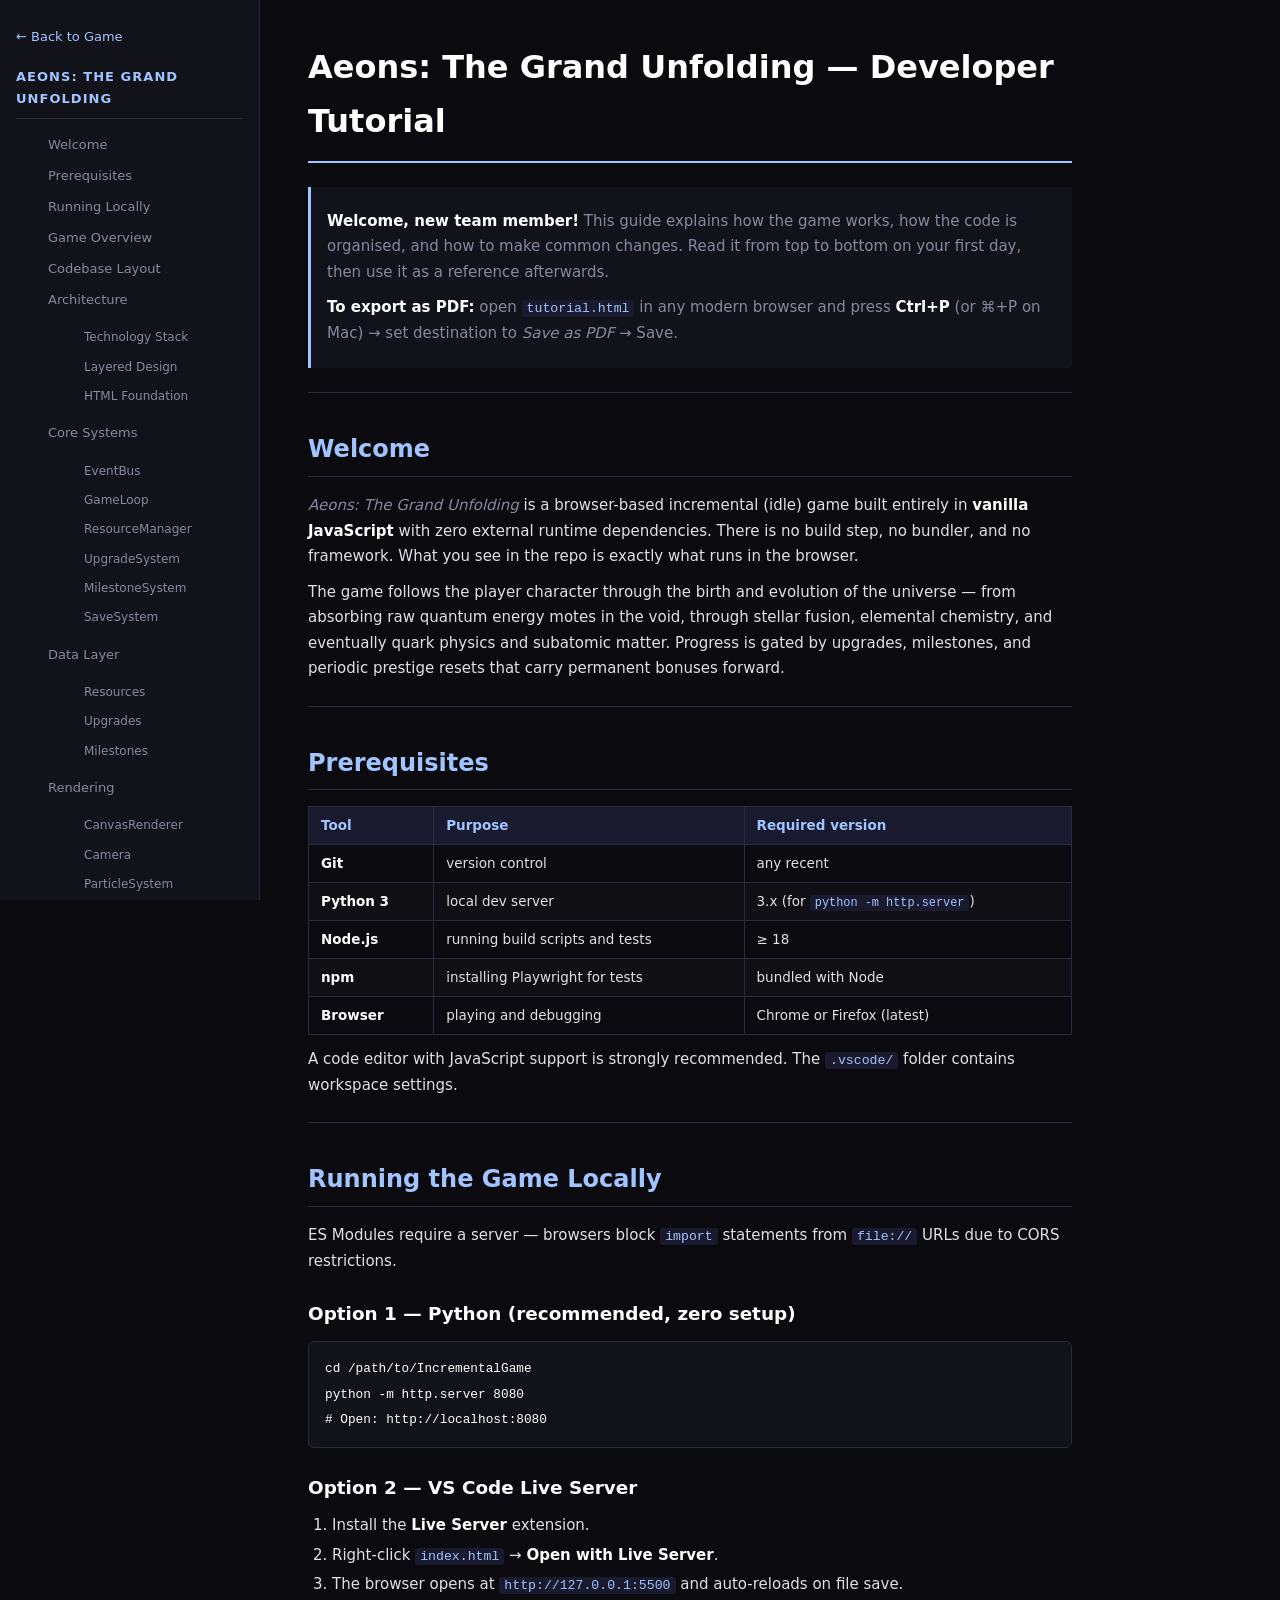
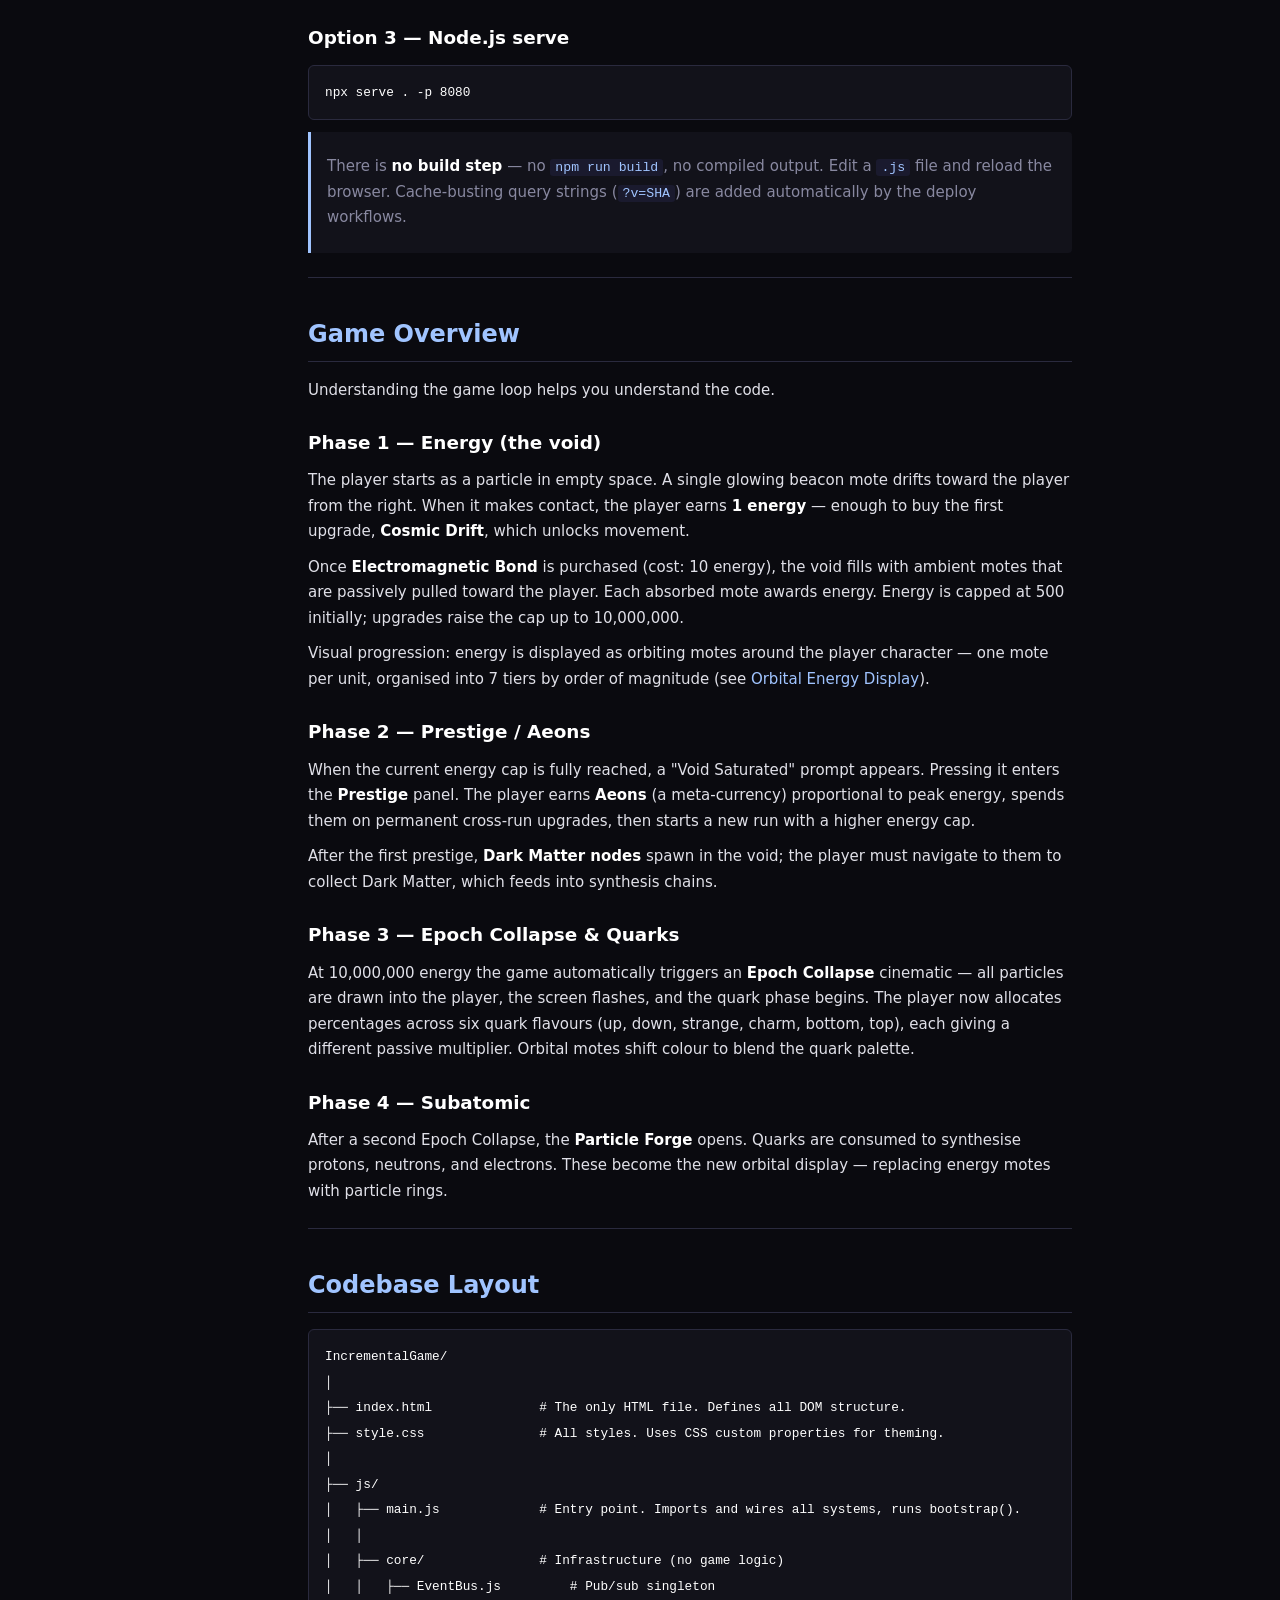
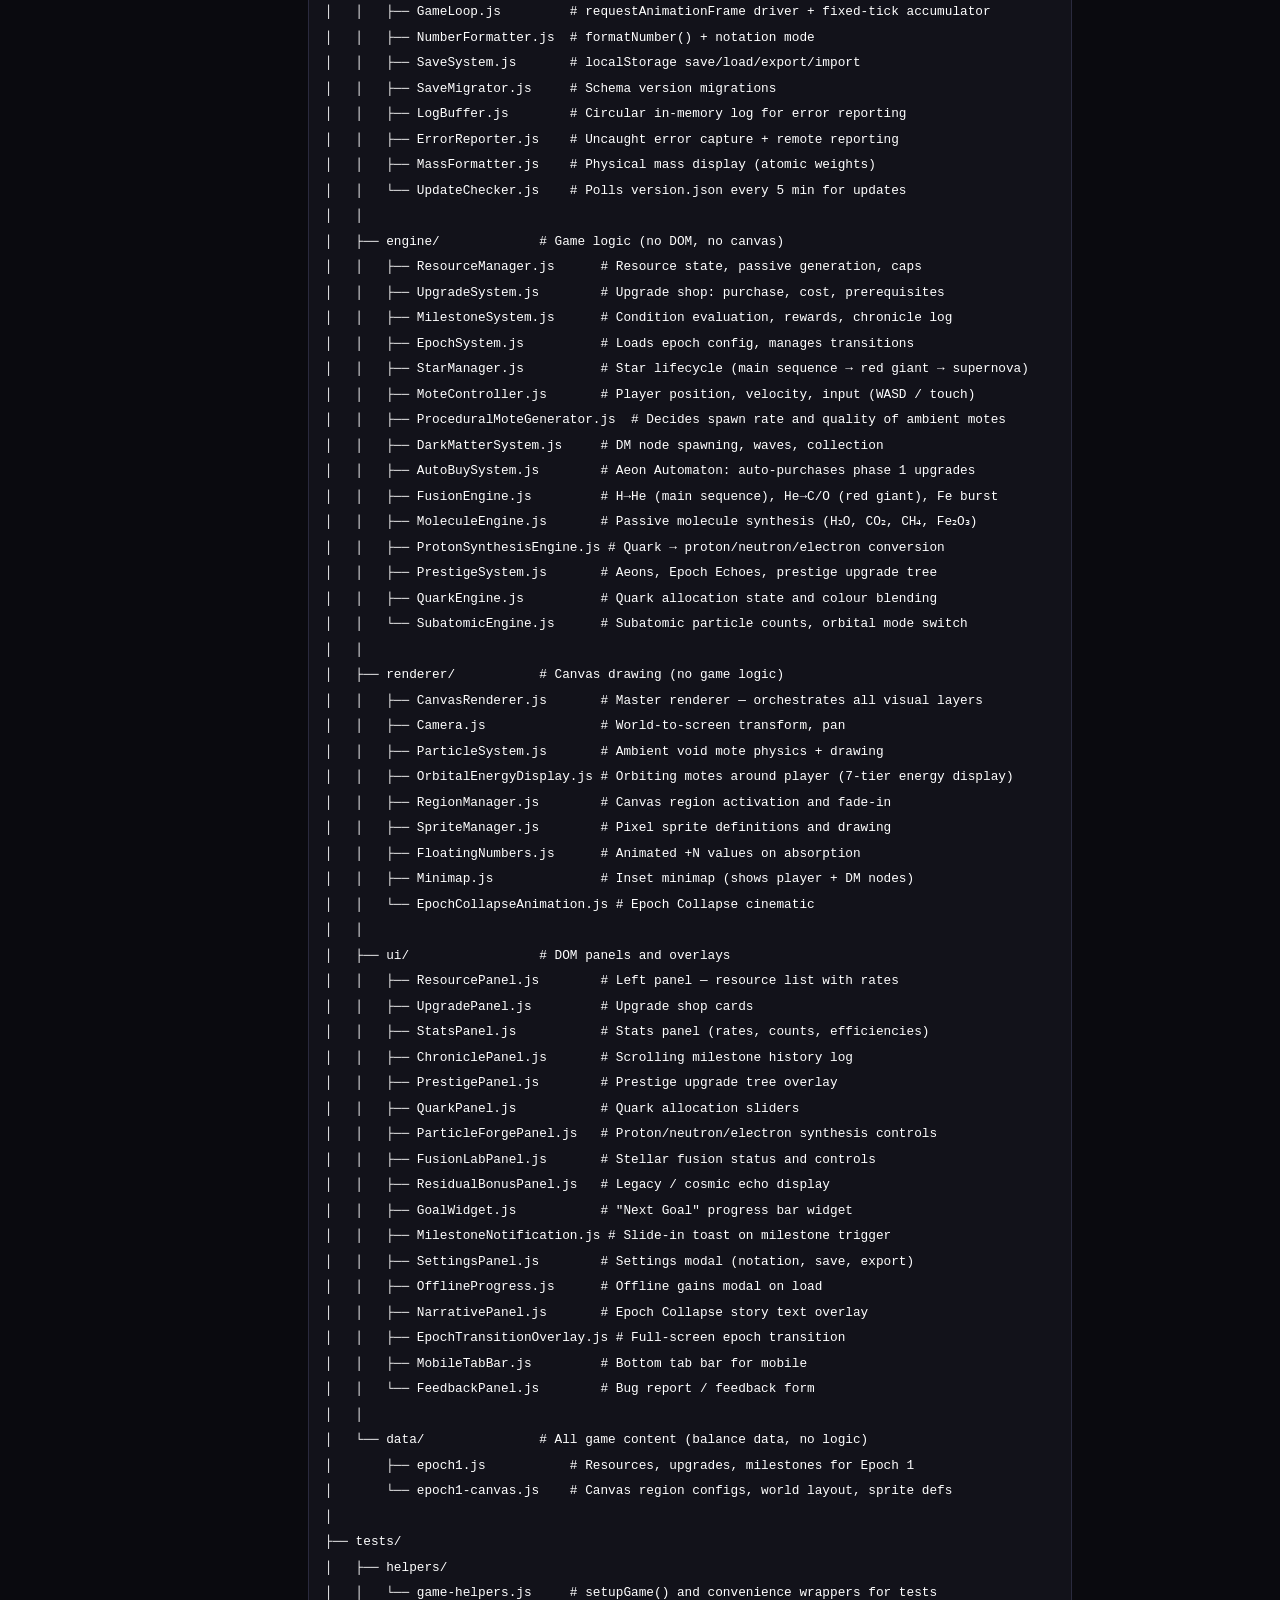
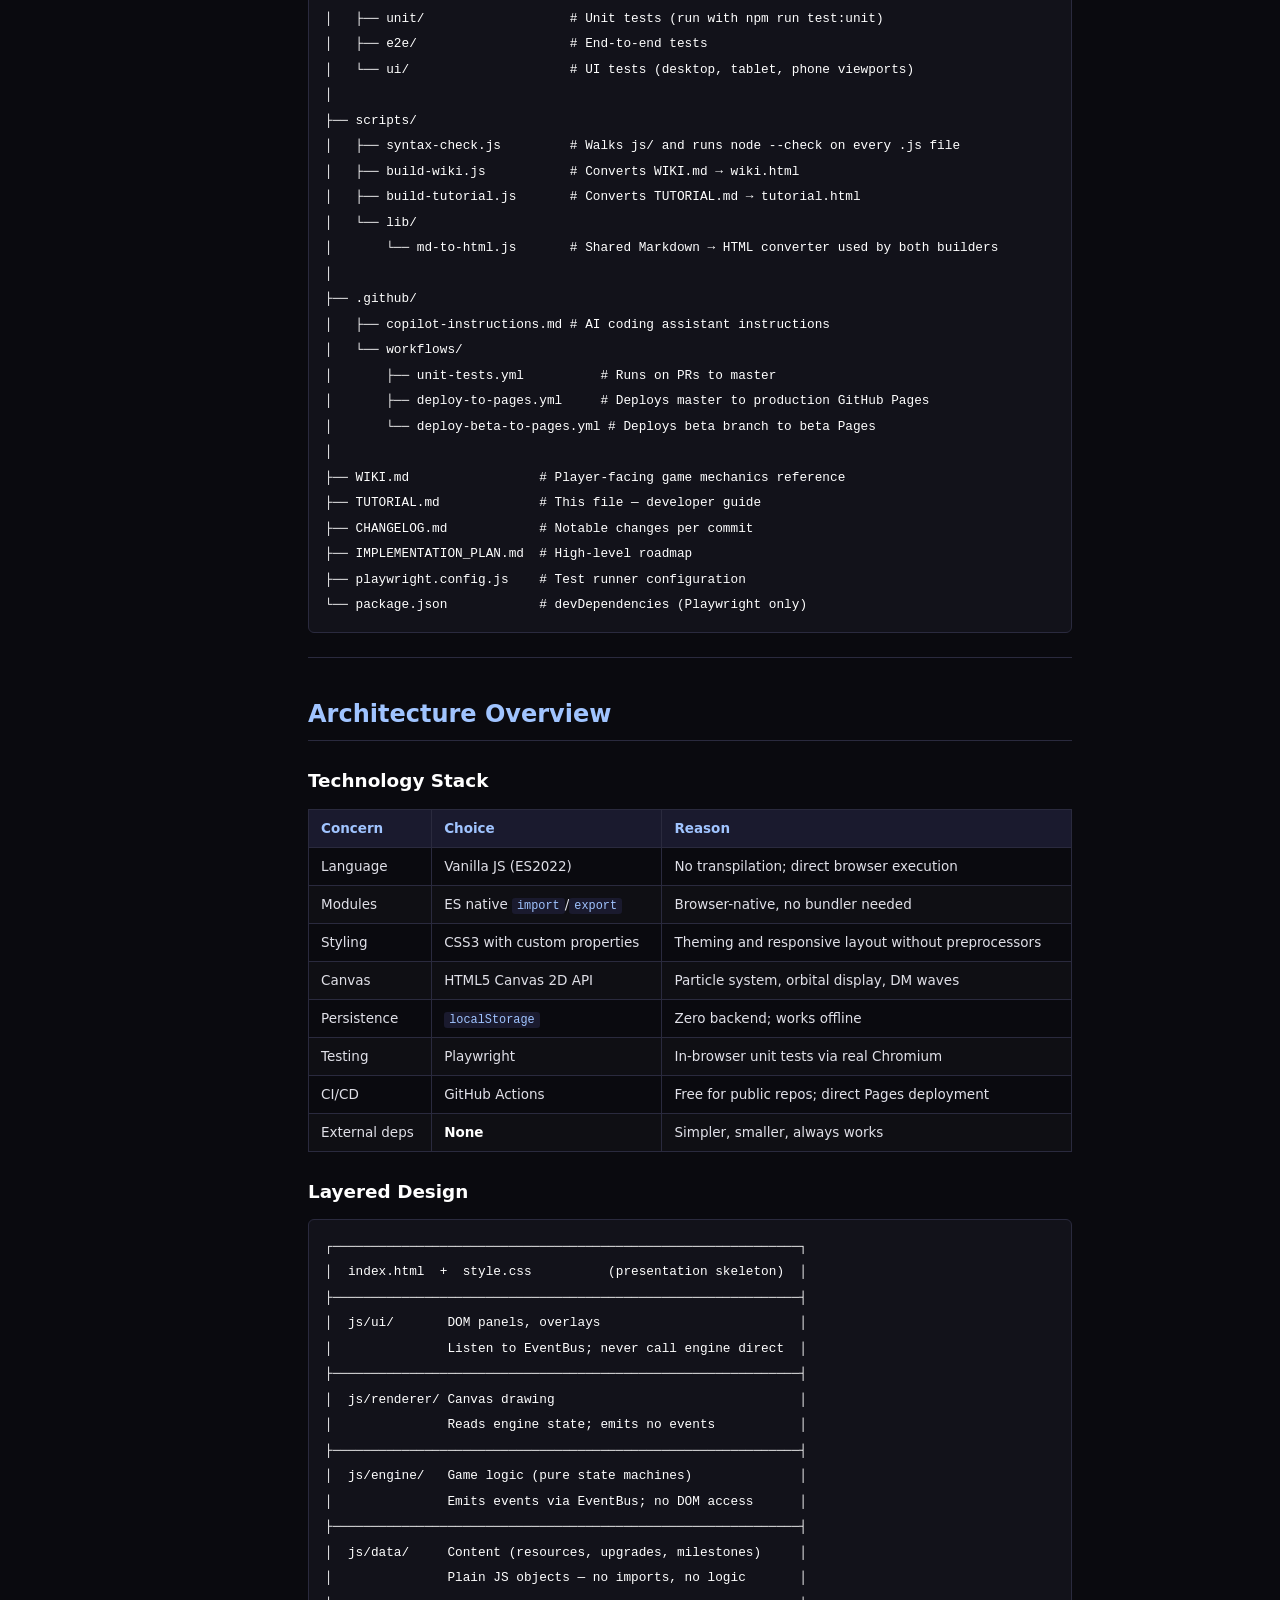
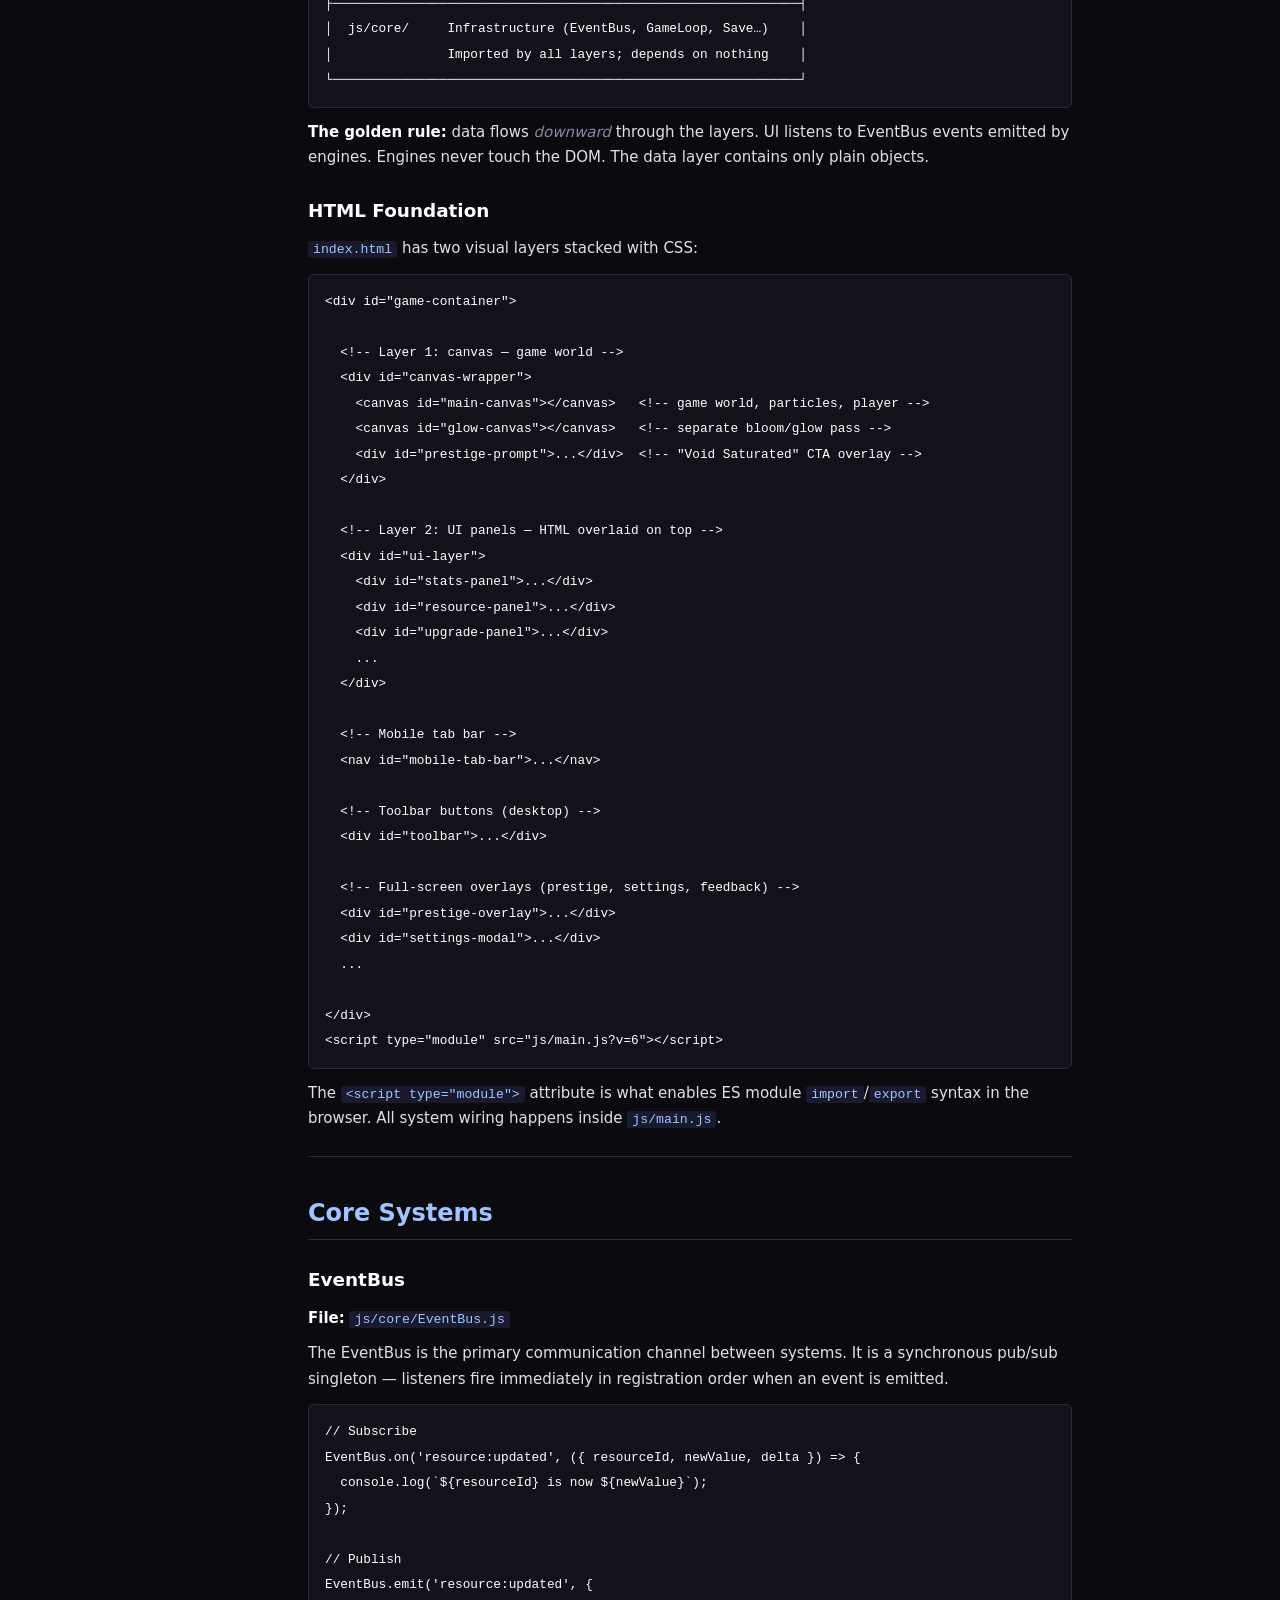
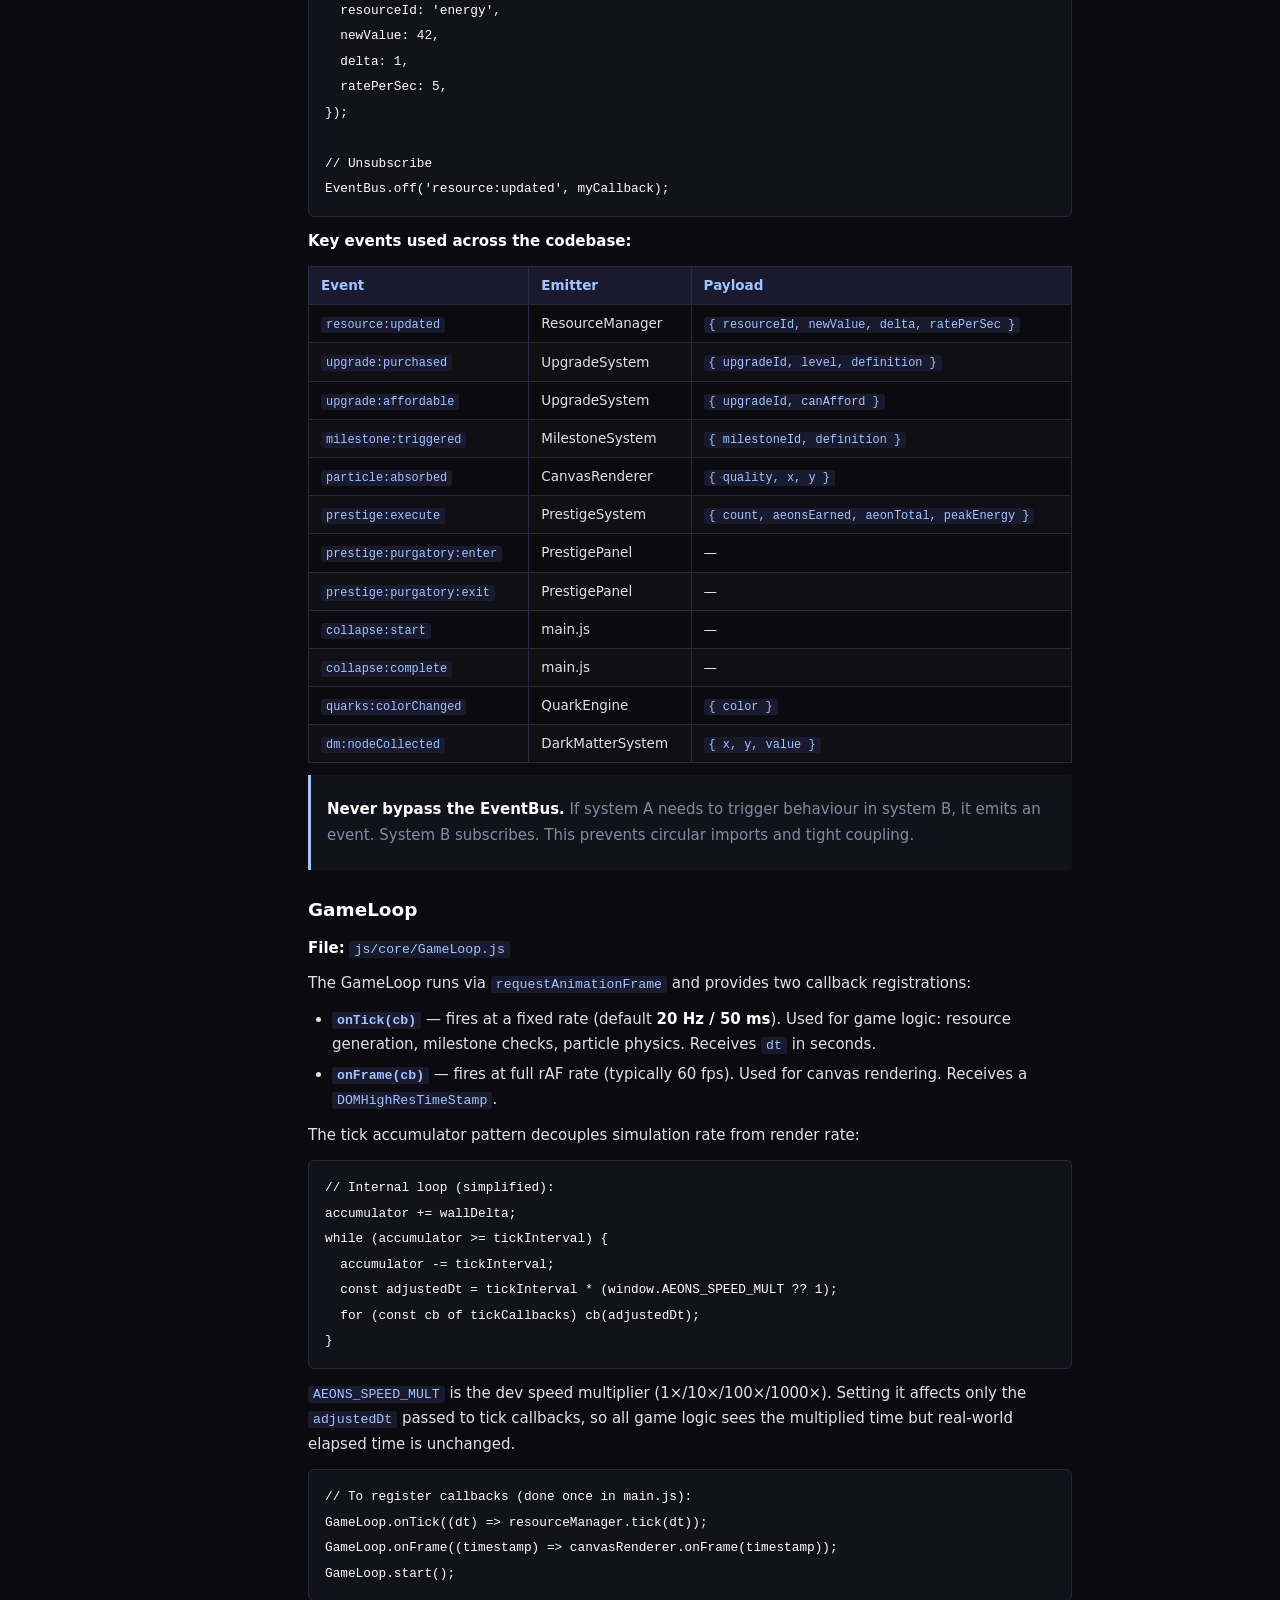
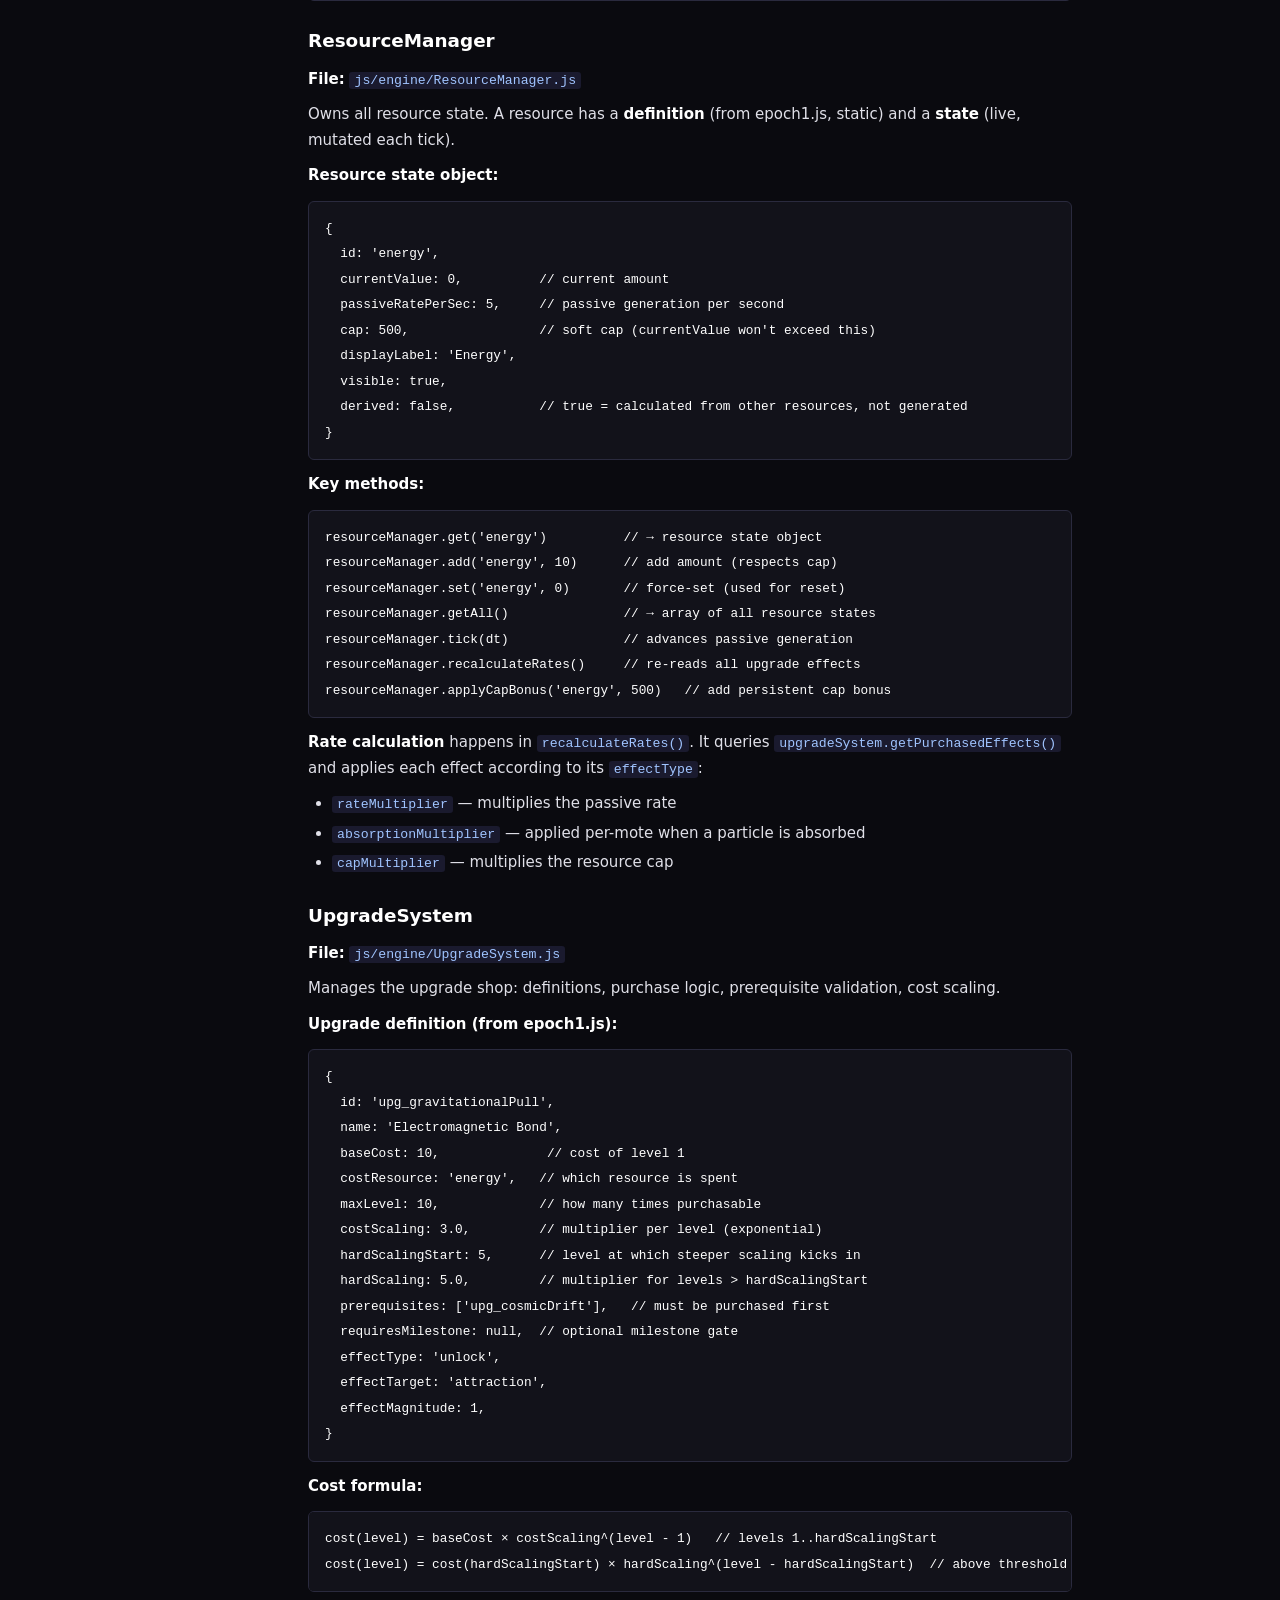
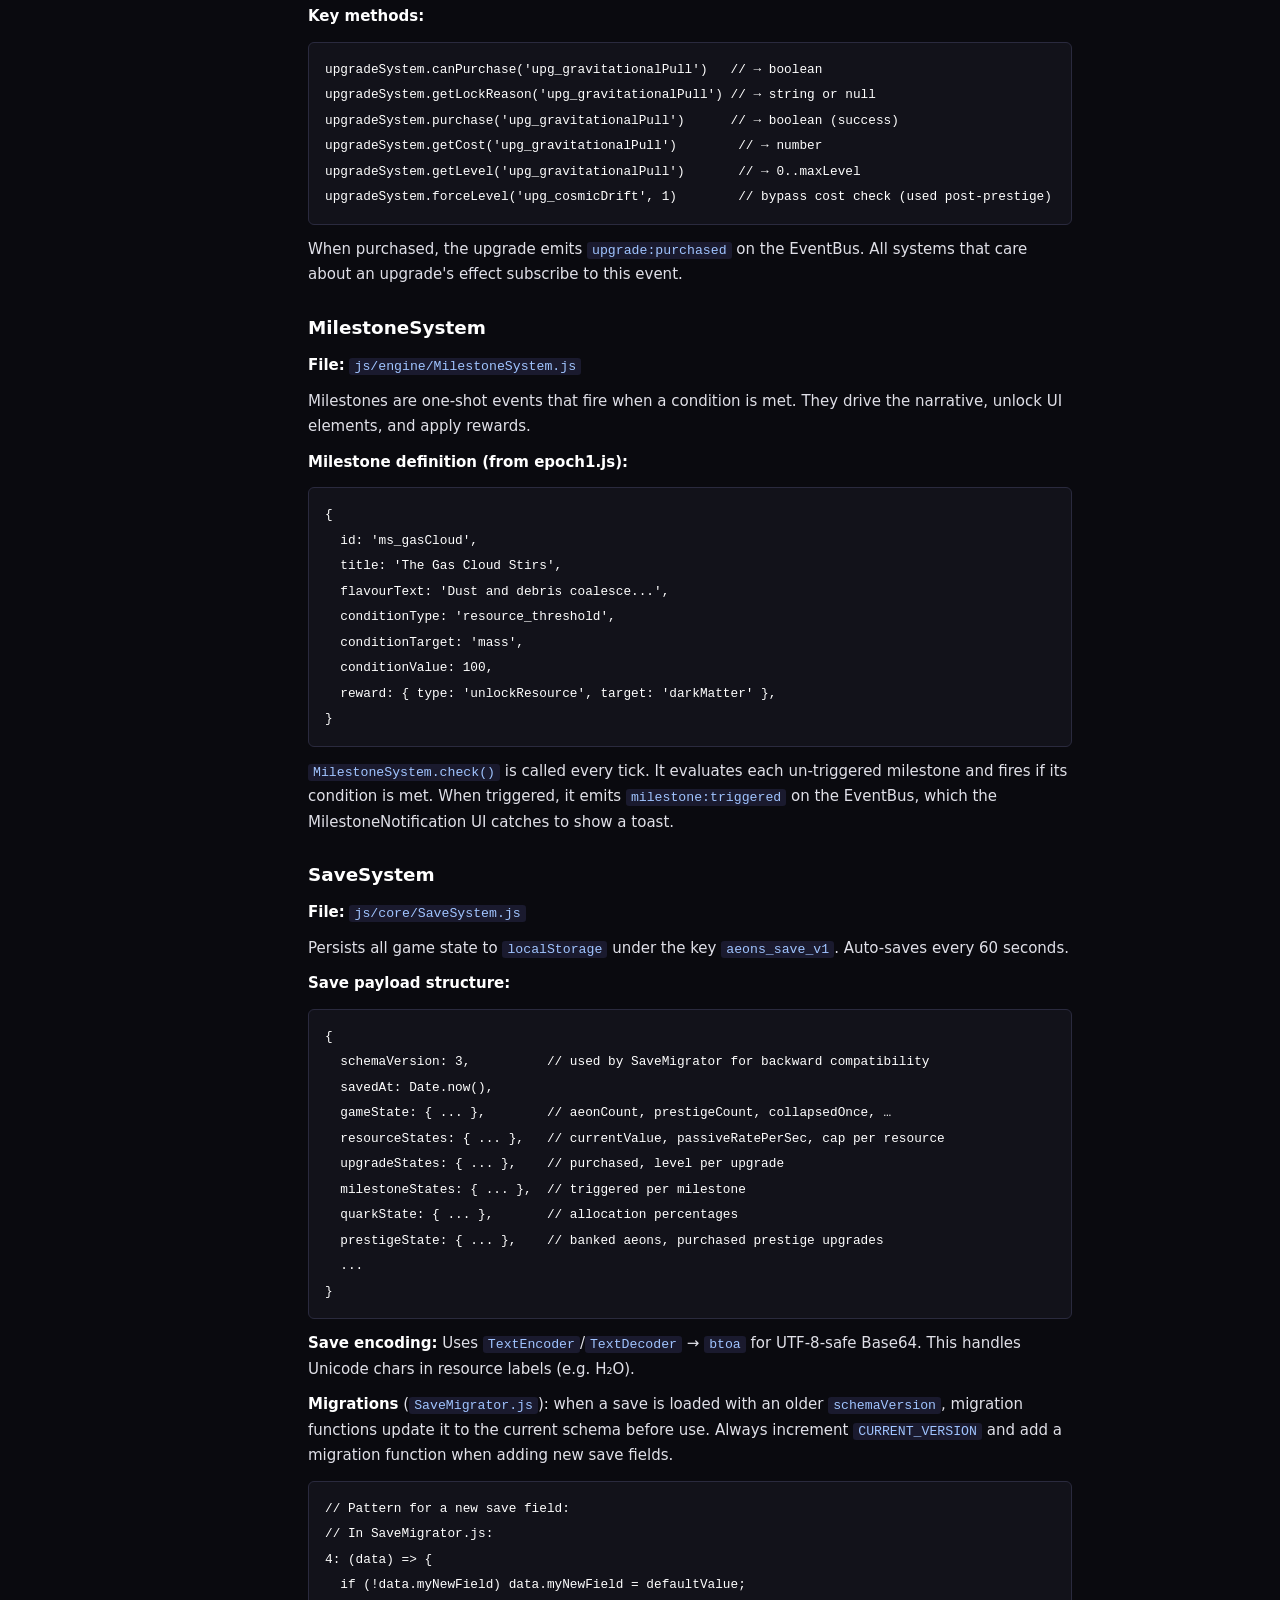
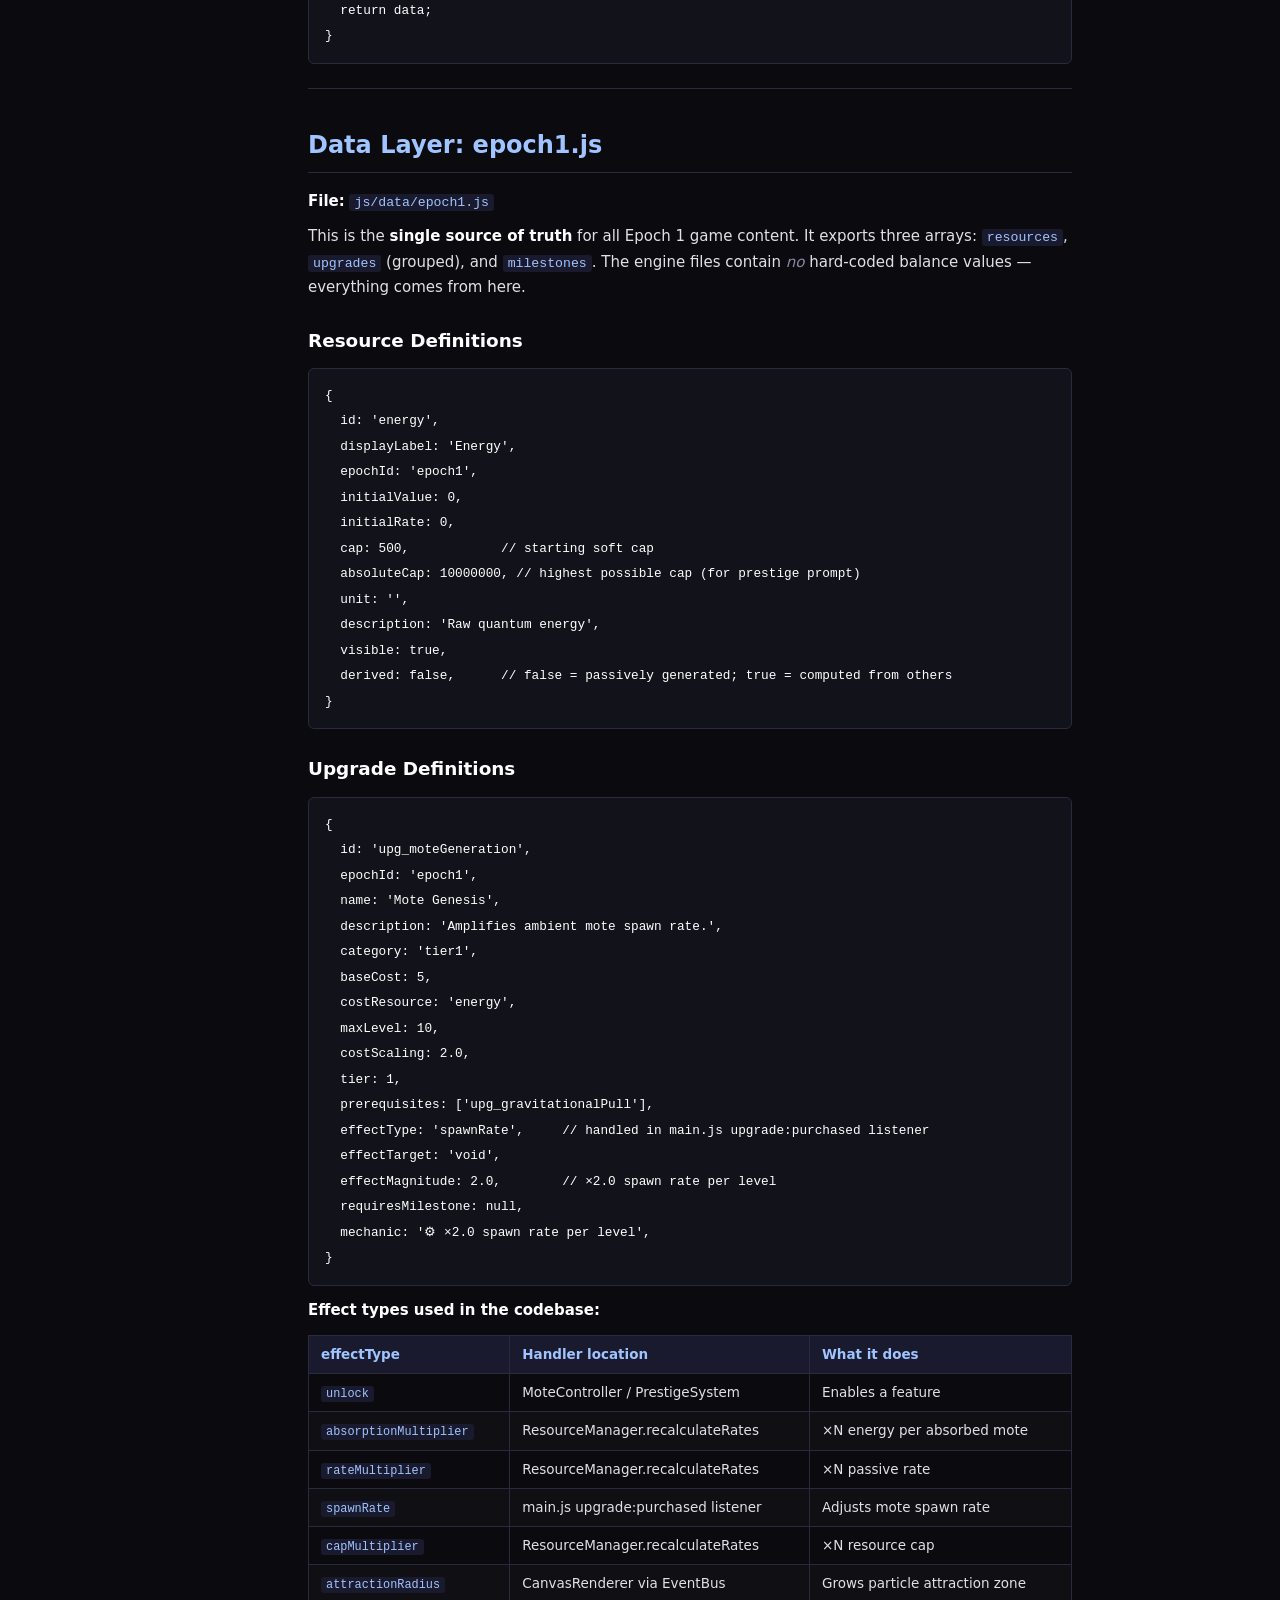
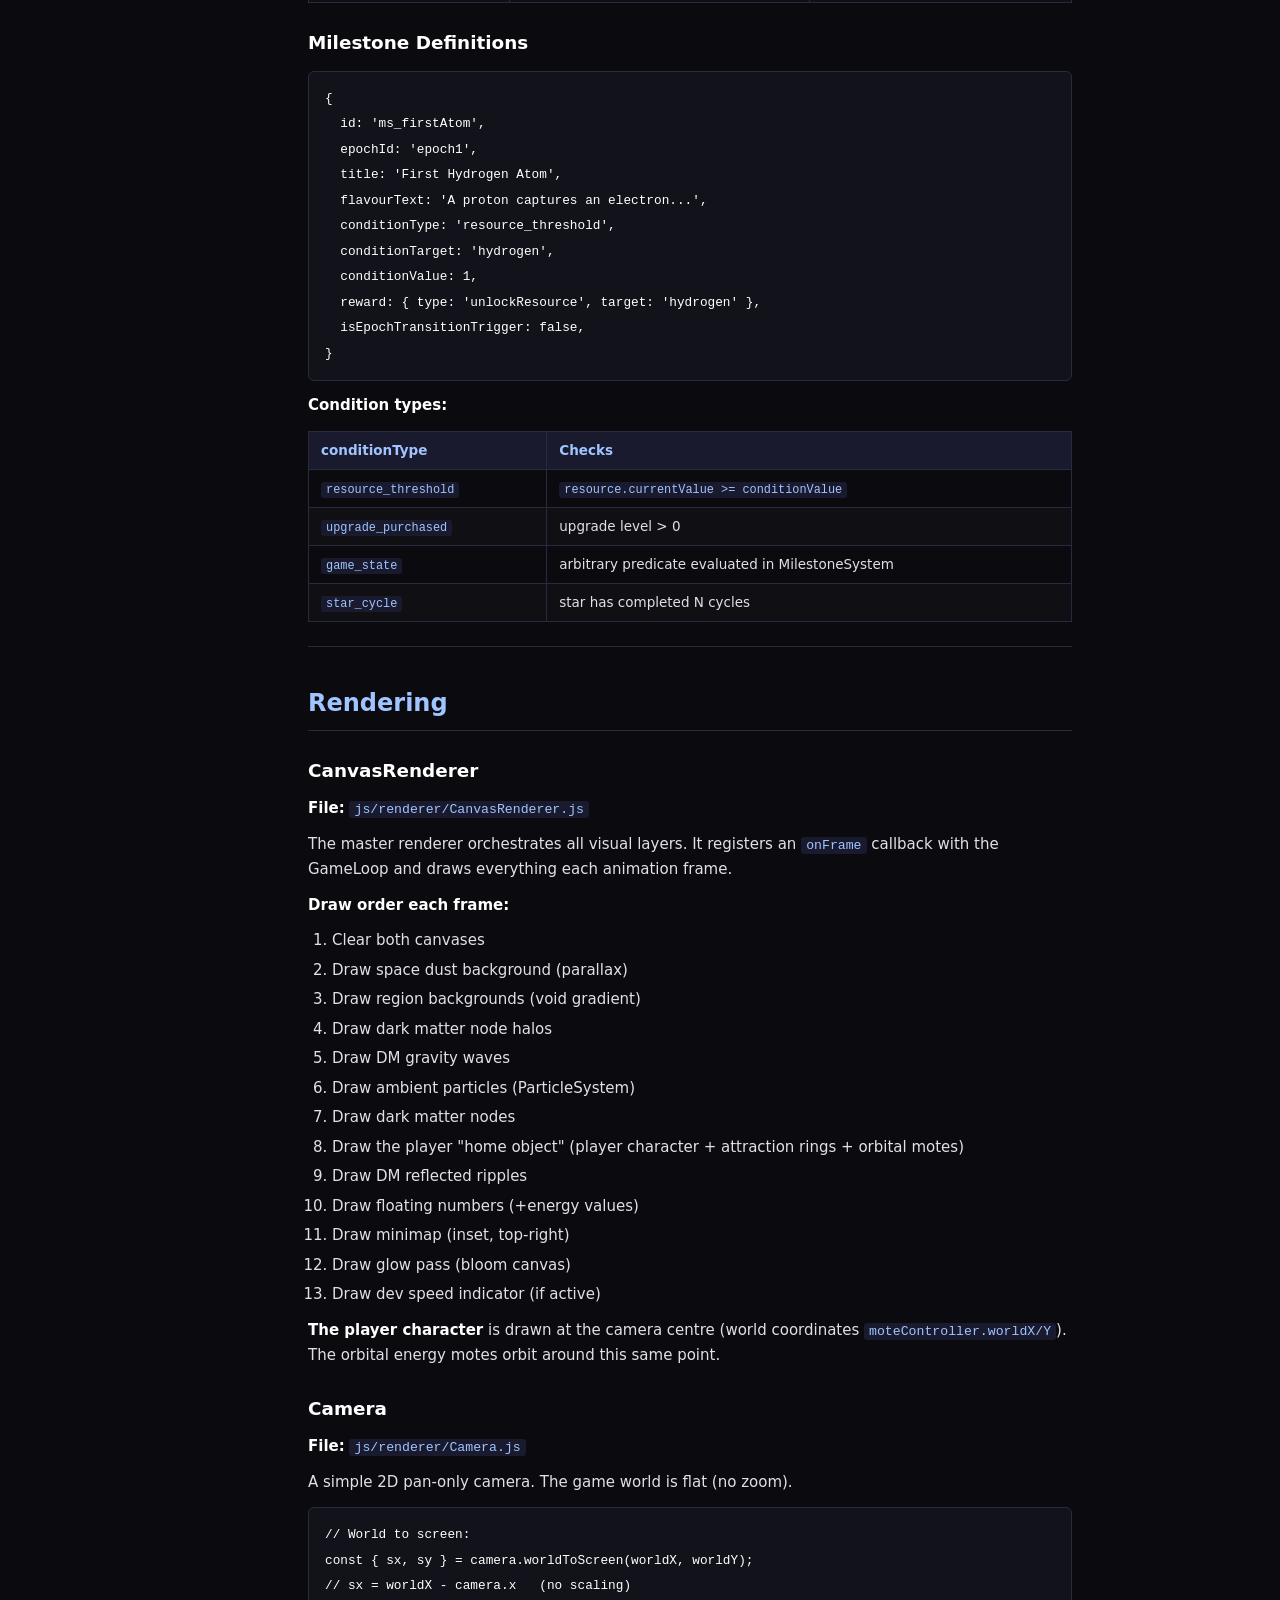
==== tutorial.html @ 95b5a6a7 "Beta deploy: c26d7b07451da4238b81ba9b6a0121530ca30eb6" ====
<!DOCTYPE html>
<html lang="en">
<head>
  <meta charset="UTF-8">
  <meta name="viewport" content="width=device-width, initial-scale=1.0">
  <title>Aeons: The Grand Unfolding — Developer Tutorial</title>
  <style>
  :root {
    --bg: #0a0a0f;
    --bg-panel: #12121a;
    --bg-panel-alt: #1a1a2e;
    --accent: #a0c4ff;
    --accent2: #ffffff;
    --text: #e0e0e8;
    --text-dim: #8888a0;
    --text-bright: #ffffff;
    --border: #2a2a3e;
    --success: #4ade80;
    --warning: #fbbf24;
    --danger: #f87171;
    --font-mono: 'Courier New', Courier, monospace;
    --font-main: system-ui, -apple-system, 'Segoe UI', sans-serif;
  }
  * { box-sizing: border-box; margin: 0; padding: 0; }
  body {
    background: var(--bg);
    color: var(--text);
    font-family: var(--font-main);
    font-size: 15px;
    line-height: 1.7;
  }
  a { color: var(--accent); text-decoration: none; }
  a:hover { text-decoration: underline; color: var(--accent2); }

  .page-wrapper { display: flex; min-height: 100vh; }
  nav#sidebar {
    width: 260px;
    flex-shrink: 0;
    background: var(--bg-panel);
    border-right: 1px solid var(--border);
    padding: 24px 16px;
    position: sticky;
    top: 0;
    height: 100vh;
    overflow-y: auto;
  }
  nav#sidebar .nav-title {
    font-size: 13px;
    font-weight: 700;
    color: var(--accent);
    letter-spacing: 0.08em;
    text-transform: uppercase;
    margin-bottom: 12px;
    padding-bottom: 8px;
    border-bottom: 1px solid var(--border);
  }
  nav#sidebar ul { list-style: none; }
  nav#sidebar > ul { padding-left: 0; }
  nav#sidebar ul li { margin: 3px 0; }
  nav#sidebar ul li a {
    display: block;
    padding: 3px 8px;
    border-radius: 4px;
    color: var(--text-dim);
    font-size: 13px;
    transition: color 0.15s, background 0.15s;
  }
  nav#sidebar ul li a:hover { color: var(--text); background: var(--bg-panel-alt); text-decoration: none; }
  nav#sidebar ul li.indent a { padding-left: 20px; font-size: 12px; }
  nav#sidebar .nav-back { margin-bottom: 16px; }
  nav#sidebar .nav-back a { font-size: 13px; color: var(--accent); }

  main { flex: 1; max-width: 860px; padding: 40px 48px; min-width: 0; }

  h1 { font-size: 2rem; color: var(--accent2); border-bottom: 2px solid var(--accent); padding-bottom: 12px; margin-bottom: 24px; }
  h2 { font-size: 1.5rem; color: var(--accent); border-bottom: 1px solid var(--border); padding-bottom: 6px; margin: 36px 0 16px; }
  h3 { font-size: 1.15rem; color: var(--text-bright); margin: 24px 0 10px; }
  h4 { font-size: 1rem; color: var(--accent); margin: 20px 0 8px; }
  h5, h6 { font-size: 0.9rem; color: var(--text-dim); margin: 16px 0 6px; }

  p { margin: 10px 0; }
  strong { color: var(--text-bright); }
  em { color: var(--text-dim); font-style: italic; }
  hr { border: none; border-top: 1px solid var(--border); margin: 24px 0; }

  code {
    background: var(--bg-panel-alt);
    color: var(--accent);
    padding: 1px 5px;
    border-radius: 3px;
    font-family: var(--font-mono);
    font-size: 0.88em;
  }
  pre {
    background: var(--bg-panel);
    border: 1px solid var(--border);
    border-radius: 6px;
    padding: 14px 16px;
    overflow-x: auto;
    margin: 12px 0;
  }
  pre code { background: none; padding: 0; color: var(--accent2); font-size: 0.85em; }

  .table-wrapper { overflow-x: auto; margin: 12px 0; }
  table { border-collapse: collapse; width: 100%; font-size: 0.9em; }
  th, td { border: 1px solid var(--border); padding: 7px 12px; text-align: left; }
  th { background: var(--bg-panel-alt); color: var(--accent); font-weight: 600; }
  tr:nth-child(even) td { background: rgba(255,255,255,0.02); }

  ul, ol { margin: 10px 0 10px 24px; }
  li { margin: 4px 0; }

  blockquote {
    border-left: 3px solid var(--accent);
    background: var(--bg-panel);
    padding: 12px 16px;
    margin: 12px 0;
    border-radius: 0 4px 4px 0;
    color: var(--text-dim);
  }
  blockquote strong { color: var(--accent2); }

  @media (max-width: 768px) {
    nav#sidebar { display: none; }
    main { padding: 20px 16px; }
    h1 { font-size: 1.5rem; }
  }

  @media print {
    nav#sidebar { display: none; }
    .page-wrapper { display: block; }
    main { max-width: 100%; padding: 20px; }
    body { background: #fff; color: #000; font-size: 11pt; }
    a { color: #000; }
    h1 { color: #000; border-bottom: 2px solid #000; }
    h2 { color: #333; border-bottom: 1px solid #aaa; }
    h3, h4 { color: #000; }
    code { background: #f0f0f0; color: #000; border: 1px solid #ccc; }
    pre { background: #f8f8f8; border: 1px solid #ccc; page-break-inside: avoid; }
    pre code { color: #000; }
    blockquote { border-left: 3px solid #555; background: #f8f8f8; color: #333; }
    table { page-break-inside: avoid; }
    th { background: #eee; color: #000; }
    h2, h3 { page-break-after: avoid; }
    p, li { orphans: 3; widows: 3; }
  }
</style>
</head>
<body>
<div class="page-wrapper">
  <nav id="sidebar">
    <div class="nav-back"><a href="./index.html">← Back to Game</a></div>
    <div class="nav-title">Aeons: The Grand Unfolding</div>
    <ul>
  <li><a href="#welcome">Welcome</a></li>
  <li><a href="#prerequisites">Prerequisites</a></li>
  <li><a href="#running-the-game-locally">Running Locally</a></li>
  <li><a href="#game-overview">Game Overview</a></li>
  <li><a href="#codebase-layout">Codebase Layout</a></li>
  <li><a href="#architecture-overview">Architecture</a>
    <ul>
      <li class="indent"><a href="#technology-stack">Technology Stack</a></li>
      <li class="indent"><a href="#layered-design">Layered Design</a></li>
      <li class="indent"><a href="#html-foundation">HTML Foundation</a></li>
    </ul>
  </li>
  <li><a href="#core-systems">Core Systems</a>
    <ul>
      <li class="indent"><a href="#eventbus">EventBus</a></li>
      <li class="indent"><a href="#gameloop">GameLoop</a></li>
      <li class="indent"><a href="#resourcemanager">ResourceManager</a></li>
      <li class="indent"><a href="#upgradesystem">UpgradeSystem</a></li>
      <li class="indent"><a href="#milestonesystem">MilestoneSystem</a></li>
      <li class="indent"><a href="#savesystem">SaveSystem</a></li>
    </ul>
  </li>
  <li><a href="#data-layer-epoch1js">Data Layer</a>
    <ul>
      <li class="indent"><a href="#resource-definitions">Resources</a></li>
      <li class="indent"><a href="#upgrade-definitions">Upgrades</a></li>
      <li class="indent"><a href="#milestone-definitions">Milestones</a></li>
    </ul>
  </li>
  <li><a href="#rendering">Rendering</a>
    <ul>
      <li class="indent"><a href="#canvasrenderer">CanvasRenderer</a></li>
      <li class="indent"><a href="#camera">Camera</a></li>
      <li class="indent"><a href="#particlesystem">ParticleSystem</a></li>
      <li class="indent"><a href="#orbitalenergydisplay">OrbitalEnergyDisplay</a></li>
    </ul>
  </li>
  <li><a href="#game-engines">Game Engines</a>
    <ul>
      <li class="indent"><a href="#darkmattersystem">DarkMatterSystem</a></li>
      <li class="indent"><a href="#prestigesystem">PrestigeSystem</a></li>
      <li class="indent"><a href="#fusionengine">FusionEngine</a></li>
      <li class="indent"><a href="#quarkengine">QuarkEngine</a></li>
    </ul>
  </li>
  <li><a href="#ui-panels">UI Panels</a></li>
  <li><a href="#testing">Testing</a></li>
  <li><a href="#cicd-pipelines">CI / CD</a></li>
  <li><a href="#how-to-guides">How To…</a>
    <ul>
      <li class="indent"><a href="#add-a-new-resource">Add a Resource</a></li>
      <li class="indent"><a href="#add-a-new-upgrade">Add an Upgrade</a></li>
      <li class="indent"><a href="#add-a-new-milestone">Add a Milestone</a></li>
      <li class="indent"><a href="#add-a-new-ui-panel">Add a UI Panel</a></li>
      <li class="indent"><a href="#write-a-unit-test">Write a Unit Test</a></li>
    </ul>
  </li>
  <li><a href="#developer-tools">Developer Tools</a></li>
  <li><a href="#source-of-truth-boundaries">Source-of-Truth</a></li>
  <li><a href="#exporting-to-pdf">Exporting to PDF</a></li>
</ul>

  </nav>
  <main>
    <h1 id="aeons-the-grand-unfolding-developer-tutorial">Aeons: The Grand Unfolding — Developer Tutorial</h1>
<blockquote>
<p><strong>Welcome, new team member!</strong> This guide explains how the game works, how the code is organised, and how to make common changes. Read it from top to bottom on your first day, then use it as a reference afterwards.</p>
<p><strong>To export as PDF:</strong> open <code>tutorial.html</code> in any modern browser and press <strong>Ctrl+P</strong> (or ⌘+P on Mac) → set destination to <em>Save as PDF</em> → Save.</p>
</blockquote>
<hr>
<h2 id="welcome">Welcome</h2>
<p><em>Aeons: The Grand Unfolding</em> is a browser-based incremental (idle) game built entirely in <strong>vanilla JavaScript</strong> with zero external runtime dependencies. There is no build step, no bundler, and no framework. What you see in the repo is exactly what runs in the browser.</p>
<p>The game follows the player character through the birth and evolution of the universe — from absorbing raw quantum energy motes in the void, through stellar fusion, elemental chemistry, and eventually quark physics and subatomic matter. Progress is gated by upgrades, milestones, and periodic prestige resets that carry permanent bonuses forward.</p>
<hr>
<h2 id="prerequisites">Prerequisites</h2>
<div class="table-wrapper"><table>
<thead><tr><th>Tool</th><th>Purpose</th><th>Required version</th></tr></thead>
<tbody>
<tr><td><strong>Git</strong></td><td>version control</td><td>any recent</td></tr>
<tr><td><strong>Python 3</strong></td><td>local dev server</td><td>3.x (for <code>python -m http.server</code>)</td></tr>
<tr><td><strong>Node.js</strong></td><td>running build scripts and tests</td><td>≥ 18</td></tr>
<tr><td><strong>npm</strong></td><td>installing Playwright for tests</td><td>bundled with Node</td></tr>
<tr><td><strong>Browser</strong></td><td>playing and debugging</td><td>Chrome or Firefox (latest)</td></tr>
</tbody></table></div>
<p>A code editor with JavaScript support is strongly recommended. The <code>.vscode/</code> folder contains workspace settings.</p>
<hr>
<h2 id="running-the-game-locally">Running the Game Locally</h2>
<p>ES Modules require a server — browsers block <code>import</code> statements from <code>file://</code> URLs due to CORS restrictions.</p>
<h3 id="option-1-python-recommended-zero-setup">Option 1 — Python (recommended, zero setup)</h3>
<pre><code class="language-bash">cd /path/to/IncrementalGame
python -m http.server 8080
# Open: http://localhost:8080</code></pre>
<h3 id="option-2-vs-code-live-server">Option 2 — VS Code Live Server</h3>
<ol>
<li>Install the <strong>Live Server</strong> extension.</li>
<li>Right-click <code>index.html</code> → <strong>Open with Live Server</strong>.</li>
<li>The browser opens at <code>http://127.0.0.1:5500</code> and auto-reloads on file save.</li>
</ol>
<h3 id="option-3-nodejs-serve">Option 3 — Node.js serve</h3>
<pre><code class="language-bash">npx serve . -p 8080</code></pre>
<blockquote>
<p>There is <strong>no build step</strong> — no <code>npm run build</code>, no compiled output. Edit a <code>.js</code> file and reload the browser. Cache-busting query strings (<code>?v=SHA</code>) are added automatically by the deploy workflows.</p>
</blockquote>
<hr>
<h2 id="game-overview">Game Overview</h2>
<p>Understanding the game loop helps you understand the code.</p>
<h3 id="phase-1-energy-the-void">Phase 1 — Energy (the void)</h3>
<p>The player starts as a particle in empty space. A single glowing beacon mote drifts toward the player from the right. When it makes contact, the player earns <strong>1 energy</strong> — enough to buy the first upgrade, <strong>Cosmic Drift</strong>, which unlocks movement.</p>
<p>Once <strong>Electromagnetic Bond</strong> is purchased (cost: 10 energy), the void fills with ambient motes that are passively pulled toward the player. Each absorbed mote awards energy. Energy is capped at 500 initially; upgrades raise the cap up to 10,000,000.</p>
<p>Visual progression: energy is displayed as orbiting motes around the player character — one mote per unit, organised into 7 tiers by order of magnitude (see <a href="#orbitalenergydisplay">Orbital Energy Display</a>).</p>
<h3 id="phase-2-prestige-aeons">Phase 2 — Prestige / Aeons</h3>
<p>When the current energy cap is fully reached, a "Void Saturated" prompt appears. Pressing it enters the <strong>Prestige</strong> panel. The player earns <strong>Aeons</strong> (a meta-currency) proportional to peak energy, spends them on permanent cross-run upgrades, then starts a new run with a higher energy cap.</p>
<p>After the first prestige, <strong>Dark Matter nodes</strong> spawn in the void; the player must navigate to them to collect Dark Matter, which feeds into synthesis chains.</p>
<h3 id="phase-3-epoch-collapse-quarks">Phase 3 — Epoch Collapse &amp; Quarks</h3>
<p>At 10,000,000 energy the game automatically triggers an <strong>Epoch Collapse</strong> cinematic — all particles are drawn into the player, the screen flashes, and the quark phase begins. The player now allocates percentages across six quark flavours (up, down, strange, charm, bottom, top), each giving a different passive multiplier. Orbital motes shift colour to blend the quark palette.</p>
<h3 id="phase-4-subatomic">Phase 4 — Subatomic</h3>
<p>After a second Epoch Collapse, the <strong>Particle Forge</strong> opens. Quarks are consumed to synthesise protons, neutrons, and electrons. These become the new orbital display — replacing energy motes with particle rings.</p>
<hr>
<h2 id="codebase-layout">Codebase Layout</h2>
<pre><code>IncrementalGame/
│
├── index.html              # The only HTML file. Defines all DOM structure.
├── style.css               # All styles. Uses CSS custom properties for theming.
│
├── js/
│   ├── main.js             # Entry point. Imports and wires all systems, runs bootstrap().
│   │
│   ├── core/               # Infrastructure (no game logic)
│   │   ├── EventBus.js         # Pub/sub singleton
│   │   ├── GameLoop.js         # requestAnimationFrame driver + fixed-tick accumulator
│   │   ├── NumberFormatter.js  # formatNumber() + notation mode
│   │   ├── SaveSystem.js       # localStorage save/load/export/import
│   │   ├── SaveMigrator.js     # Schema version migrations
│   │   ├── LogBuffer.js        # Circular in-memory log for error reporting
│   │   ├── ErrorReporter.js    # Uncaught error capture + remote reporting
│   │   ├── MassFormatter.js    # Physical mass display (atomic weights)
│   │   └── UpdateChecker.js    # Polls version.json every 5 min for updates
│   │
│   ├── engine/             # Game logic (no DOM, no canvas)
│   │   ├── ResourceManager.js      # Resource state, passive generation, caps
│   │   ├── UpgradeSystem.js        # Upgrade shop: purchase, cost, prerequisites
│   │   ├── MilestoneSystem.js      # Condition evaluation, rewards, chronicle log
│   │   ├── EpochSystem.js          # Loads epoch config, manages transitions
│   │   ├── StarManager.js          # Star lifecycle (main sequence → red giant → supernova)
│   │   ├── MoteController.js       # Player position, velocity, input (WASD / touch)
│   │   ├── ProceduralMoteGenerator.js  # Decides spawn rate and quality of ambient motes
│   │   ├── DarkMatterSystem.js     # DM node spawning, waves, collection
│   │   ├── AutoBuySystem.js        # Aeon Automaton: auto-purchases phase 1 upgrades
│   │   ├── FusionEngine.js         # H→He (main sequence), He→C/O (red giant), Fe burst
│   │   ├── MoleculeEngine.js       # Passive molecule synthesis (H₂O, CO₂, CH₄, Fe₂O₃)
│   │   ├── ProtonSynthesisEngine.js # Quark → proton/neutron/electron conversion
│   │   ├── PrestigeSystem.js       # Aeons, Epoch Echoes, prestige upgrade tree
│   │   ├── QuarkEngine.js          # Quark allocation state and colour blending
│   │   └── SubatomicEngine.js      # Subatomic particle counts, orbital mode switch
│   │
│   ├── renderer/           # Canvas drawing (no game logic)
│   │   ├── CanvasRenderer.js       # Master renderer — orchestrates all visual layers
│   │   ├── Camera.js               # World-to-screen transform, pan
│   │   ├── ParticleSystem.js       # Ambient void mote physics + drawing
│   │   ├── OrbitalEnergyDisplay.js # Orbiting motes around player (7-tier energy display)
│   │   ├── RegionManager.js        # Canvas region activation and fade-in
│   │   ├── SpriteManager.js        # Pixel sprite definitions and drawing
│   │   ├── FloatingNumbers.js      # Animated +N values on absorption
│   │   ├── Minimap.js              # Inset minimap (shows player + DM nodes)
│   │   └── EpochCollapseAnimation.js # Epoch Collapse cinematic
│   │
│   ├── ui/                 # DOM panels and overlays
│   │   ├── ResourcePanel.js        # Left panel — resource list with rates
│   │   ├── UpgradePanel.js         # Upgrade shop cards
│   │   ├── StatsPanel.js           # Stats panel (rates, counts, efficiencies)
│   │   ├── ChroniclePanel.js       # Scrolling milestone history log
│   │   ├── PrestigePanel.js        # Prestige upgrade tree overlay
│   │   ├── QuarkPanel.js           # Quark allocation sliders
│   │   ├── ParticleForgePanel.js   # Proton/neutron/electron synthesis controls
│   │   ├── FusionLabPanel.js       # Stellar fusion status and controls
│   │   ├── ResidualBonusPanel.js   # Legacy / cosmic echo display
│   │   ├── GoalWidget.js           # "Next Goal" progress bar widget
│   │   ├── MilestoneNotification.js # Slide-in toast on milestone trigger
│   │   ├── SettingsPanel.js        # Settings modal (notation, save, export)
│   │   ├── OfflineProgress.js      # Offline gains modal on load
│   │   ├── NarrativePanel.js       # Epoch Collapse story text overlay
│   │   ├── EpochTransitionOverlay.js # Full-screen epoch transition
│   │   ├── MobileTabBar.js         # Bottom tab bar for mobile
│   │   └── FeedbackPanel.js        # Bug report / feedback form
│   │
│   └── data/               # All game content (balance data, no logic)
│       ├── epoch1.js           # Resources, upgrades, milestones for Epoch 1
│       └── epoch1-canvas.js    # Canvas region configs, world layout, sprite defs
│
├── tests/
│   ├── helpers/
│   │   └── game-helpers.js     # setupGame() and convenience wrappers for tests
│   ├── unit/                   # Unit tests (run with npm run test:unit)
│   ├── e2e/                    # End-to-end tests
│   └── ui/                     # UI tests (desktop, tablet, phone viewports)
│
├── scripts/
│   ├── syntax-check.js         # Walks js/ and runs node --check on every .js file
│   ├── build-wiki.js           # Converts WIKI.md → wiki.html
│   ├── build-tutorial.js       # Converts TUTORIAL.md → tutorial.html
│   └── lib/
│       └── md-to-html.js       # Shared Markdown → HTML converter used by both builders
│
├── .github/
│   ├── copilot-instructions.md # AI coding assistant instructions
│   └── workflows/
│       ├── unit-tests.yml          # Runs on PRs to master
│       ├── deploy-to-pages.yml     # Deploys master to production GitHub Pages
│       └── deploy-beta-to-pages.yml # Deploys beta branch to beta Pages
│
├── WIKI.md                 # Player-facing game mechanics reference
├── TUTORIAL.md             # This file — developer guide
├── CHANGELOG.md            # Notable changes per commit
├── IMPLEMENTATION_PLAN.md  # High-level roadmap
├── playwright.config.js    # Test runner configuration
└── package.json            # devDependencies (Playwright only)</code></pre>
<hr>
<h2 id="architecture-overview">Architecture Overview</h2>
<h3 id="technology-stack">Technology Stack</h3>
<div class="table-wrapper"><table>
<thead><tr><th>Concern</th><th>Choice</th><th>Reason</th></tr></thead>
<tbody>
<tr><td>Language</td><td>Vanilla JS (ES2022)</td><td>No transpilation; direct browser execution</td></tr>
<tr><td>Modules</td><td>ES native <code>import</code>/<code>export</code></td><td>Browser-native, no bundler needed</td></tr>
<tr><td>Styling</td><td>CSS3 with custom properties</td><td>Theming and responsive layout without preprocessors</td></tr>
<tr><td>Canvas</td><td>HTML5 Canvas 2D API</td><td>Particle system, orbital display, DM waves</td></tr>
<tr><td>Persistence</td><td><code>localStorage</code></td><td>Zero backend; works offline</td></tr>
<tr><td>Testing</td><td>Playwright</td><td>In-browser unit tests via real Chromium</td></tr>
<tr><td>CI/CD</td><td>GitHub Actions</td><td>Free for public repos; direct Pages deployment</td></tr>
<tr><td>External deps</td><td><strong>None</strong></td><td>Simpler, smaller, always works</td></tr>
</tbody></table></div>
<h3 id="layered-design">Layered Design</h3>
<pre><code>┌─────────────────────────────────────────────────────────────┐
│  index.html  +  style.css          (presentation skeleton)  │
├─────────────────────────────────────────────────────────────┤
│  js/ui/       DOM panels, overlays                          │
│               Listen to EventBus; never call engine direct  │
├─────────────────────────────────────────────────────────────┤
│  js/renderer/ Canvas drawing                                │
│               Reads engine state; emits no events           │
├─────────────────────────────────────────────────────────────┤
│  js/engine/   Game logic (pure state machines)              │
│               Emits events via EventBus; no DOM access      │
├─────────────────────────────────────────────────────────────┤
│  js/data/     Content (resources, upgrades, milestones)     │
│               Plain JS objects — no imports, no logic       │
├─────────────────────────────────────────────────────────────┤
│  js/core/     Infrastructure (EventBus, GameLoop, Save…)    │
│               Imported by all layers; depends on nothing    │
└─────────────────────────────────────────────────────────────┘</code></pre>
<p><strong>The golden rule:</strong> data flows <em>downward</em> through the layers. UI listens to EventBus events emitted by engines. Engines never touch the DOM. The data layer contains only plain objects.</p>
<h3 id="html-foundation">HTML Foundation</h3>
<p><code>index.html</code> has two visual layers stacked with CSS:</p>
<pre><code class="language-html">&lt;div id="game-container"&gt;

  &lt;!-- Layer 1: canvas — game world --&gt;
  &lt;div id="canvas-wrapper"&gt;
    &lt;canvas id="main-canvas"&gt;&lt;/canvas&gt;   &lt;!-- game world, particles, player --&gt;
    &lt;canvas id="glow-canvas"&gt;&lt;/canvas&gt;   &lt;!-- separate bloom/glow pass --&gt;
    &lt;div id="prestige-prompt"&gt;...&lt;/div&gt;  &lt;!-- "Void Saturated" CTA overlay --&gt;
  &lt;/div&gt;

  &lt;!-- Layer 2: UI panels — HTML overlaid on top --&gt;
  &lt;div id="ui-layer"&gt;
    &lt;div id="stats-panel"&gt;...&lt;/div&gt;
    &lt;div id="resource-panel"&gt;...&lt;/div&gt;
    &lt;div id="upgrade-panel"&gt;...&lt;/div&gt;
    ...
  &lt;/div&gt;

  &lt;!-- Mobile tab bar --&gt;
  &lt;nav id="mobile-tab-bar"&gt;...&lt;/nav&gt;

  &lt;!-- Toolbar buttons (desktop) --&gt;
  &lt;div id="toolbar"&gt;...&lt;/div&gt;

  &lt;!-- Full-screen overlays (prestige, settings, feedback) --&gt;
  &lt;div id="prestige-overlay"&gt;...&lt;/div&gt;
  &lt;div id="settings-modal"&gt;...&lt;/div&gt;
  ...

&lt;/div&gt;
&lt;script type="module" src="js/main.js?v=6"&gt;&lt;/script&gt;</code></pre>
<p>The <code>&lt;script type="module"&gt;</code> attribute is what enables ES module <code>import</code>/<code>export</code> syntax in the browser. All system wiring happens inside <code>js/main.js</code>.</p>
<hr>
<h2 id="core-systems">Core Systems</h2>
<h3 id="eventbus">EventBus</h3>
<p><strong>File:</strong> <code>js/core/EventBus.js</code></p>
<p>The EventBus is the primary communication channel between systems. It is a synchronous pub/sub singleton — listeners fire immediately in registration order when an event is emitted.</p>
<pre><code class="language-js">// Subscribe
EventBus.on('resource:updated', ({ resourceId, newValue, delta }) =&gt; {
  console.log(`${resourceId} is now ${newValue}`);
});

// Publish
EventBus.emit('resource:updated', {
  resourceId: 'energy',
  newValue: 42,
  delta: 1,
  ratePerSec: 5,
});

// Unsubscribe
EventBus.off('resource:updated', myCallback);</code></pre>
<p><strong>Key events used across the codebase:</strong></p>
<div class="table-wrapper"><table>
<thead><tr><th>Event</th><th>Emitter</th><th>Payload</th></tr></thead>
<tbody>
<tr><td><code>resource:updated</code></td><td>ResourceManager</td><td><code>{ resourceId, newValue, delta, ratePerSec }</code></td></tr>
<tr><td><code>upgrade:purchased</code></td><td>UpgradeSystem</td><td><code>{ upgradeId, level, definition }</code></td></tr>
<tr><td><code>upgrade:affordable</code></td><td>UpgradeSystem</td><td><code>{ upgradeId, canAfford }</code></td></tr>
<tr><td><code>milestone:triggered</code></td><td>MilestoneSystem</td><td><code>{ milestoneId, definition }</code></td></tr>
<tr><td><code>particle:absorbed</code></td><td>CanvasRenderer</td><td><code>{ quality, x, y }</code></td></tr>
<tr><td><code>prestige:execute</code></td><td>PrestigeSystem</td><td><code>{ count, aeonsEarned, aeonTotal, peakEnergy }</code></td></tr>
<tr><td><code>prestige:purgatory:enter</code></td><td>PrestigePanel</td><td>—</td></tr>
<tr><td><code>prestige:purgatory:exit</code></td><td>PrestigePanel</td><td>—</td></tr>
<tr><td><code>collapse:start</code></td><td>main.js</td><td>—</td></tr>
<tr><td><code>collapse:complete</code></td><td>main.js</td><td>—</td></tr>
<tr><td><code>quarks:colorChanged</code></td><td>QuarkEngine</td><td><code>{ color }</code></td></tr>
<tr><td><code>dm:nodeCollected</code></td><td>DarkMatterSystem</td><td><code>{ x, y, value }</code></td></tr>
</tbody></table></div>
<blockquote>
<p><strong>Never bypass the EventBus.</strong> If system A needs to trigger behaviour in system B, it emits an event. System B subscribes. This prevents circular imports and tight coupling.</p>
</blockquote>
<h3 id="gameloop">GameLoop</h3>
<p><strong>File:</strong> <code>js/core/GameLoop.js</code></p>
<p>The GameLoop runs via <code>requestAnimationFrame</code> and provides two callback registrations:</p>
<ul>
<li><strong><code>onTick(cb)</code></strong> — fires at a fixed rate (default <strong>20 Hz / 50 ms</strong>). Used for game logic: resource generation, milestone checks, particle physics. Receives <code>dt</code> in seconds.</li>
<li><strong><code>onFrame(cb)</code></strong> — fires at full rAF rate (typically 60 fps). Used for canvas rendering. Receives a <code>DOMHighResTimeStamp</code>.</li>
</ul>
<p>The tick accumulator pattern decouples simulation rate from render rate:</p>
<pre><code class="language-js">// Internal loop (simplified):
accumulator += wallDelta;
while (accumulator &gt;= tickInterval) {
  accumulator -= tickInterval;
  const adjustedDt = tickInterval * (window.AEONS_SPEED_MULT ?? 1);
  for (const cb of tickCallbacks) cb(adjustedDt);
}</code></pre>
<p><code>AEONS_SPEED_MULT</code> is the dev speed multiplier (1×/10×/100×/1000×). Setting it affects only the <code>adjustedDt</code> passed to tick callbacks, so all game logic sees the multiplied time but real-world elapsed time is unchanged.</p>
<pre><code class="language-js">// To register callbacks (done once in main.js):
GameLoop.onTick((dt) =&gt; resourceManager.tick(dt));
GameLoop.onFrame((timestamp) =&gt; canvasRenderer.onFrame(timestamp));
GameLoop.start();</code></pre>
<h3 id="resourcemanager">ResourceManager</h3>
<p><strong>File:</strong> <code>js/engine/ResourceManager.js</code></p>
<p>Owns all resource state. A resource has a <strong>definition</strong> (from epoch1.js, static) and a <strong>state</strong> (live, mutated each tick).</p>
<p><strong>Resource state object:</strong></p>
<pre><code class="language-js">{
  id: 'energy',
  currentValue: 0,          // current amount
  passiveRatePerSec: 5,     // passive generation per second
  cap: 500,                 // soft cap (currentValue won't exceed this)
  displayLabel: 'Energy',
  visible: true,
  derived: false,           // true = calculated from other resources, not generated
}</code></pre>
<p><strong>Key methods:</strong></p>
<pre><code class="language-js">resourceManager.get('energy')          // → resource state object
resourceManager.add('energy', 10)      // add amount (respects cap)
resourceManager.set('energy', 0)       // force-set (used for reset)
resourceManager.getAll()               // → array of all resource states
resourceManager.tick(dt)               // advances passive generation
resourceManager.recalculateRates()     // re-reads all upgrade effects
resourceManager.applyCapBonus('energy', 500)   // add persistent cap bonus</code></pre>
<p><strong>Rate calculation</strong> happens in <code>recalculateRates()</code>. It queries <code>upgradeSystem.getPurchasedEffects()</code> and applies each effect according to its <code>effectType</code>:</p>
<ul>
<li><code>rateMultiplier</code> — multiplies the passive rate</li>
<li><code>absorptionMultiplier</code> — applied per-mote when a particle is absorbed</li>
<li><code>capMultiplier</code> — multiplies the resource cap</li>
</ul>
<h3 id="upgradesystem">UpgradeSystem</h3>
<p><strong>File:</strong> <code>js/engine/UpgradeSystem.js</code></p>
<p>Manages the upgrade shop: definitions, purchase logic, prerequisite validation, cost scaling.</p>
<p><strong>Upgrade definition (from epoch1.js):</strong></p>
<pre><code class="language-js">{
  id: 'upg_gravitationalPull',
  name: 'Electromagnetic Bond',
  baseCost: 10,              // cost of level 1
  costResource: 'energy',   // which resource is spent
  maxLevel: 10,             // how many times purchasable
  costScaling: 3.0,         // multiplier per level (exponential)
  hardScalingStart: 5,      // level at which steeper scaling kicks in
  hardScaling: 5.0,         // multiplier for levels &gt; hardScalingStart
  prerequisites: ['upg_cosmicDrift'],   // must be purchased first
  requiresMilestone: null,  // optional milestone gate
  effectType: 'unlock',
  effectTarget: 'attraction',
  effectMagnitude: 1,
}</code></pre>
<p><strong>Cost formula:</strong></p>
<pre><code>cost(level) = baseCost × costScaling^(level - 1)   // levels 1..hardScalingStart
cost(level) = cost(hardScalingStart) × hardScaling^(level - hardScalingStart)  // above threshold</code></pre>
<p><strong>Key methods:</strong></p>
<pre><code class="language-js">upgradeSystem.canPurchase('upg_gravitationalPull')   // → boolean
upgradeSystem.getLockReason('upg_gravitationalPull') // → string or null
upgradeSystem.purchase('upg_gravitationalPull')      // → boolean (success)
upgradeSystem.getCost('upg_gravitationalPull')        // → number
upgradeSystem.getLevel('upg_gravitationalPull')       // → 0..maxLevel
upgradeSystem.forceLevel('upg_cosmicDrift', 1)        // bypass cost check (used post-prestige)</code></pre>
<p>When purchased, the upgrade emits <code>upgrade:purchased</code> on the EventBus. All systems that care about an upgrade's effect subscribe to this event.</p>
<h3 id="milestonesystem">MilestoneSystem</h3>
<p><strong>File:</strong> <code>js/engine/MilestoneSystem.js</code></p>
<p>Milestones are one-shot events that fire when a condition is met. They drive the narrative, unlock UI elements, and apply rewards.</p>
<p><strong>Milestone definition (from epoch1.js):</strong></p>
<pre><code class="language-js">{
  id: 'ms_gasCloud',
  title: 'The Gas Cloud Stirs',
  flavourText: 'Dust and debris coalesce...',
  conditionType: 'resource_threshold',
  conditionTarget: 'mass',
  conditionValue: 100,
  reward: { type: 'unlockResource', target: 'darkMatter' },
}</code></pre>
<p><code>MilestoneSystem.check()</code> is called every tick. It evaluates each un-triggered milestone and fires if its condition is met. When triggered, it emits <code>milestone:triggered</code> on the EventBus, which the MilestoneNotification UI catches to show a toast.</p>
<h3 id="savesystem">SaveSystem</h3>
<p><strong>File:</strong> <code>js/core/SaveSystem.js</code></p>
<p>Persists all game state to <code>localStorage</code> under the key <code>aeons_save_v1</code>. Auto-saves every 60 seconds.</p>
<p><strong>Save payload structure:</strong></p>
<pre><code class="language-js">{
  schemaVersion: 3,          // used by SaveMigrator for backward compatibility
  savedAt: Date.now(),
  gameState: { ... },        // aeonCount, prestigeCount, collapsedOnce, …
  resourceStates: { ... },   // currentValue, passiveRatePerSec, cap per resource
  upgradeStates: { ... },    // purchased, level per upgrade
  milestoneStates: { ... },  // triggered per milestone
  quarkState: { ... },       // allocation percentages
  prestigeState: { ... },    // banked aeons, purchased prestige upgrades
  ...
}</code></pre>
<p><strong>Save encoding:</strong> Uses <code>TextEncoder</code>/<code>TextDecoder</code> → <code>btoa</code> for UTF-8-safe Base64. This handles Unicode chars in resource labels (e.g. H₂O).</p>
<p><strong>Migrations</strong> (<code>SaveMigrator.js</code>): when a save is loaded with an older <code>schemaVersion</code>, migration functions update it to the current schema before use. Always increment <code>CURRENT_VERSION</code> and add a migration function when adding new save fields.</p>
<pre><code class="language-js">// Pattern for a new save field:
// In SaveMigrator.js:
4: (data) =&gt; {
  if (!data.myNewField) data.myNewField = defaultValue;
  return data;
}</code></pre>
<hr>
<h2 id="data-layer-epoch1js">Data Layer: epoch1.js</h2>
<p><strong>File:</strong> <code>js/data/epoch1.js</code></p>
<p>This is the <strong>single source of truth</strong> for all Epoch 1 game content. It exports three arrays: <code>resources</code>, <code>upgrades</code> (grouped), and <code>milestones</code>. The engine files contain <em>no</em> hard-coded balance values — everything comes from here.</p>
<h3 id="resource-definitions">Resource Definitions</h3>
<pre><code class="language-js">{
  id: 'energy',
  displayLabel: 'Energy',
  epochId: 'epoch1',
  initialValue: 0,
  initialRate: 0,
  cap: 500,            // starting soft cap
  absoluteCap: 10000000, // highest possible cap (for prestige prompt)
  unit: '',
  description: 'Raw quantum energy',
  visible: true,
  derived: false,      // false = passively generated; true = computed from others
}</code></pre>
<h3 id="upgrade-definitions">Upgrade Definitions</h3>
<pre><code class="language-js">{
  id: 'upg_moteGeneration',
  epochId: 'epoch1',
  name: 'Mote Genesis',
  description: 'Amplifies ambient mote spawn rate.',
  category: 'tier1',
  baseCost: 5,
  costResource: 'energy',
  maxLevel: 10,
  costScaling: 2.0,
  tier: 1,
  prerequisites: ['upg_gravitationalPull'],
  effectType: 'spawnRate',     // handled in main.js upgrade:purchased listener
  effectTarget: 'void',
  effectMagnitude: 2.0,        // ×2.0 spawn rate per level
  requiresMilestone: null,
  mechanic: '⚙ ×2.0 spawn rate per level',
}</code></pre>
<p><strong>Effect types used in the codebase:</strong></p>
<div class="table-wrapper"><table>
<thead><tr><th>effectType</th><th>Handler location</th><th>What it does</th></tr></thead>
<tbody>
<tr><td><code>unlock</code></td><td>MoteController / PrestigeSystem</td><td>Enables a feature</td></tr>
<tr><td><code>absorptionMultiplier</code></td><td>ResourceManager.recalculateRates</td><td>×N energy per absorbed mote</td></tr>
<tr><td><code>rateMultiplier</code></td><td>ResourceManager.recalculateRates</td><td>×N passive rate</td></tr>
<tr><td><code>spawnRate</code></td><td>main.js upgrade:purchased listener</td><td>Adjusts mote spawn rate</td></tr>
<tr><td><code>capMultiplier</code></td><td>ResourceManager.recalculateRates</td><td>×N resource cap</td></tr>
<tr><td><code>attractionRadius</code></td><td>CanvasRenderer via EventBus</td><td>Grows particle attraction zone</td></tr>
</tbody></table></div>
<h3 id="milestone-definitions">Milestone Definitions</h3>
<pre><code class="language-js">{
  id: 'ms_firstAtom',
  epochId: 'epoch1',
  title: 'First Hydrogen Atom',
  flavourText: 'A proton captures an electron...',
  conditionType: 'resource_threshold',
  conditionTarget: 'hydrogen',
  conditionValue: 1,
  reward: { type: 'unlockResource', target: 'hydrogen' },
  isEpochTransitionTrigger: false,
}</code></pre>
<p><strong>Condition types:</strong></p>
<div class="table-wrapper"><table>
<thead><tr><th>conditionType</th><th>Checks</th></tr></thead>
<tbody>
<tr><td><code>resource_threshold</code></td><td><code>resource.currentValue &gt;= conditionValue</code></td></tr>
<tr><td><code>upgrade_purchased</code></td><td>upgrade level &gt; 0</td></tr>
<tr><td><code>game_state</code></td><td>arbitrary predicate evaluated in MilestoneSystem</td></tr>
<tr><td><code>star_cycle</code></td><td>star has completed N cycles</td></tr>
</tbody></table></div>
<hr>
<h2 id="rendering">Rendering</h2>
<h3 id="canvasrenderer">CanvasRenderer</h3>
<p><strong>File:</strong> <code>js/renderer/CanvasRenderer.js</code></p>
<p>The master renderer orchestrates all visual layers. It registers an <code>onFrame</code> callback with the GameLoop and draws everything each animation frame.</p>
<p><strong>Draw order each frame:</strong></p>
<ol>
<li>Clear both canvases</li>
<li>Draw space dust background (parallax)</li>
<li>Draw region backgrounds (void gradient)</li>
<li>Draw dark matter node halos</li>
<li>Draw DM gravity waves</li>
<li>Draw ambient particles (ParticleSystem)</li>
<li>Draw dark matter nodes</li>
<li>Draw the player "home object" (player character + attraction rings + orbital motes)</li>
<li>Draw DM reflected ripples</li>
<li>Draw floating numbers (+energy values)</li>
<li>Draw minimap (inset, top-right)</li>
<li>Draw glow pass (bloom canvas)</li>
<li>Draw dev speed indicator (if active)</li>
</ol>
<p><strong>The player character</strong> is drawn at the camera centre (world coordinates <code>moteController.worldX/Y</code>). The orbital energy motes orbit around this same point.</p>
<h3 id="camera">Camera</h3>
<p><strong>File:</strong> <code>js/renderer/Camera.js</code></p>
<p>A simple 2D pan-only camera. The game world is flat (no zoom).</p>
<pre><code class="language-js">// World to screen:
const { sx, sy } = camera.worldToScreen(worldX, worldY);
// sx = worldX - camera.x   (no scaling)
// sy = worldY - camera.y</code></pre>
<p>The camera follows the player: <code>camera.x = moteController.worldX - canvas.width/2</code>.</p>
<h3 id="particlesystem">ParticleSystem</h3>
<p><strong>File:</strong> <code>js/renderer/ParticleSystem.js</code></p>
<p>Manages up to ~250 ambient void motes. Each particle has position, velocity, quality level (0–4), and a lifetime. Particles outside the attraction zone wander randomly; inside, they decelerate toward the player following a <strong>quartic speed falloff</strong> (<code>t^4</code> where <code>t = 1 - dist/radius</code>), creating a natural fast-inner / slow-outer effect.</p>
<p>When a particle reaches the player (within contact radius ~10 px), it emits <code>particle:absorbed</code> and is removed. <code>main.js</code> handles this event and adds energy.</p>
<h3 id="orbitalenergydisplay">OrbitalEnergyDisplay</h3>
<p><strong>File:</strong> <code>js/renderer/OrbitalEnergyDisplay.js</code></p>
<p>Draws the 7-tier orbital mote ring around the player. Each tier corresponds to a power of 10 in current energy. Motes per tier = the leading decimal digit at that order of magnitude (1–9).</p>
<p><strong>Insertion</strong> of new motes uses a <strong>largest-gap algorithm</strong> — new motes are placed at the midpoint of the biggest angular gap in the existing ring, so the animation never restarts.</p>
<p><strong>Speed values</strong> (radians/second):</p>
<div class="table-wrapper"><table>
<thead><tr><th>Tier</th><th>Threshold</th><th>Speed</th></tr></thead>
<tbody>
<tr><td>0</td><td>1</td><td>4.0</td></tr>
<tr><td>1</td><td>10</td><td>3.0</td></tr>
<tr><td>2</td><td>100</td><td>2.2</td></tr>
<tr><td>3</td><td>1,000</td><td>1.6</td></tr>
<tr><td>4</td><td>10,000</td><td>1.1</td></tr>
<tr><td>5</td><td>100,000</td><td>0.7</td></tr>
<tr><td>6</td><td>1,000,000</td><td>0.44</td></tr>
</tbody></table></div>
<hr>
<h2 id="game-engines">Game Engines</h2>
<h3 id="darkmattersystem">DarkMatterSystem</h3>
<p><strong>File:</strong> <code>js/engine/DarkMatterSystem.js</code></p>
<p>Unlocked at milestone <code>ms_gasCloud</code>. Spawns invisible DM nodes at random void positions. Each node pulses gravity waves (expanding circles at 360 px/s, sized to just reach the player). When a wave front hits the player, a <strong>reflected ripple</strong> travels back toward the node in a 60° cone.</p>
<p>Player collects a node by physically moving within the <strong>collection radius</strong> (default 60 px, increased by <code>prs_dmSiphon</code> prestige upgrade).</p>
<h3 id="prestigesystem">PrestigeSystem</h3>
<p><strong>File:</strong> <code>js/engine/PrestigeSystem.js</code></p>
<p>Manages two prestige currencies:</p>
<ul>
<li><strong>Aeons</strong> — earned on each prestige, scales with peak energy. Used for meta-upgrades (rate bonuses, cap expansion, automation).</li>
<li><strong>Epoch Echoes</strong> — awarded by Epoch Collapses. Used for quark and subatomic upgrades.</li>
</ul>
<p><strong>Prestige flow:</strong></p>
<pre><code>Player clicks "Ascend to the Void"
  → PrestigePanel.executePrestige() emits prestige:execute
    → main.js stores pendingPrestigeData
  → PrestigePanel emits prestige:purgatory:enter
    → main.js resets all run systems, reloads epoch
    → PrestigeSystem.applyRunBonuses() grants free upgrades, seed energy, movement unlock
  → Player closes prestige menu
    → PrestigePanel emits prestige:purgatory:exit
      → main.js unblocks input, starts new run</code></pre>
<p>The <strong>purgatory state</strong> (<code>gameState.prestigePurgatory = true</code>) keeps the game reset but doesn't start the new run until the player closes the prestige menu. This allows the player to spend Aeons before committing to the next run.</p>
<h3 id="fusionengine">FusionEngine</h3>
<p><strong>File:</strong> <code>js/engine/FusionEngine.js</code></p>
<p>Runs hydrogen-to-helium fusion in active stars:</p>
<ul>
<li><strong>Main sequence</strong> (H → He): runs when a star is in <code>main_sequence</code> stage</li>
<li><strong>Red giant</strong> (He → C/O): runs when a star reaches <code>red_giant</code> stage</li>
<li><strong>Supernova</strong> (Fe burst): runs when a star collapses</li>
</ul>
<p>FusionEngine is ticked by the GameLoop and checks upgrade levels to scale reaction rates.</p>
<h3 id="quarkengine">QuarkEngine</h3>
<p><strong>File:</strong> <code>js/engine/QuarkEngine.js</code></p>
<p>After the first Epoch Collapse, the player allocates 100% of "quark charge" across six flavours. Each flavour gives a passive multiplier. QuarkEngine computes a blended colour from allocations and emits <code>quarks:colorChanged</code> so the orbital display updates mote colours.</p>
<div class="table-wrapper"><table>
<thead><tr><th>Quark</th><th>Colour</th><th>Effect</th></tr></thead>
<tbody>
<tr><td>Up</td><td><code>#ff6666</code></td><td>+% energy absorption rate</td></tr>
<tr><td>Down</td><td><code>#6666ff</code></td><td>+% mote spawn rate</td></tr>
<tr><td>Strange</td><td><code>#66ff66</code></td><td>+% dark matter collection</td></tr>
<tr><td>Charm</td><td><code>#ffcc44</code></td><td>+% fusion rate</td></tr>
<tr><td>Bottom</td><td><code>#cc44ff</code></td><td>+% molecule synthesis</td></tr>
<tr><td>Top</td><td><code>#ffd700</code></td><td>+% EM Bond attraction radius</td></tr>
</tbody></table></div>
<hr>
<h2 id="ui-panels">UI Panels</h2>
<p>Each UI panel is a class that:</p>
<ol>
<li>Takes a reference to <code>EventBus</code> (and sometimes engine instances) in its constructor</li>
<li>Has an <code>init()</code> method that queries DOM elements and subscribes to relevant EventBus events</li>
<li>Renders itself by updating DOM when it receives events</li>
</ol>
<p><strong>Anatomy of a typical panel:</strong></p>
<pre><code class="language-js">export class ResourcePanel {
  #eventBus;
  #resourceManager;
  #listEl;

  constructor(EventBus) {
    this.#eventBus = EventBus;
  }

  setResourceManager(rm) {
    this.#resourceManager = rm;
  }

  init() {
    this.#listEl = document.getElementById('resource-list');

    // Subscribe to resource updates — re-render on every change
    this.#eventBus.on('resource:updated', ({ resourceId }) =&gt; {
      this.#renderResource(resourceId);
    });
  }

  #renderResource(id) {
    const state = this.#resourceManager.get(id);
    // ... update DOM ...
  }
}</code></pre>
<p><strong>Key rule:</strong> UI panels must never call engine methods directly to modify game state. They should only <em>read</em> state (via engine getters) and <em>listen</em> to events.</p>
<hr>
<h2 id="testing">Testing</h2>
<h3 id="overview">Overview</h3>
<p>Tests use <strong>Playwright</strong> running against a real Chromium browser. The game serves on <code>http://localhost:8080</code> (via <code>python -m http.server 8080</code>, managed automatically by <code>playwright.config.js</code>).</p>
<p>Tests are split into three projects:</p>
<ul>
<li><strong>unit</strong> — in <code>tests/unit/</code> — test individual systems in isolation</li>
<li><strong>e2e</strong> — in <code>tests/e2e/</code> — full game flow scenarios</li>
<li><strong>ui</strong> — in <code>tests/ui/</code> — layout and interaction on desktop/tablet/phone viewports</li>
</ul>
<h3 id="running-tests">Running Tests</h3>
<pre><code class="language-bash"># All unit tests only (fast, ~20s)
npm run test:unit

# All tests (slow — includes e2e and UI tests across 3 viewports)
npm test

# Syntax check only (instant)
npm run lint</code></pre>
<blockquote>
<p><strong>Local tip:</strong> avoid running <code>npm test</code> (full suite) locally — it is slow. Run <code>npm run test:unit</code> and <code>npm run lint</code> instead. The full suite runs automatically on GitHub Actions for PRs to <code>master</code>.</p>
</blockquote>
<h3 id="the-windowaeons-global">The <code>window.aeons</code> Global</h3>
<p>In test mode (<code>window.AEONS_DEBUG = true</code>), <code>main.js</code> exposes all system instances on <code>window.aeons</code>:</p>
<pre><code class="language-js">window.aeons = {
  resourceManager, upgradeSystem, milestoneSystem,
  starManager, epochSystem, saveSystem, moteController,
  darkMatterSystem, canvasRenderer, fusionEngine,
  moleculeEngine, protonSynthesisEngine, prestigeSystem,
  quarkEngine, subatomicEngine, eventBus, gameState,
};</code></pre>
<h3 id="game-helpers-api">Game Helpers API</h3>
<p><strong>File:</strong> <code>tests/helpers/game-helpers.js</code></p>
<p>Every test starts with:</p>
<pre><code class="language-js">import { test, expect } from '@playwright/test';
import { setupGame } from '../helpers/game-helpers.js';

test.describe('My Feature', () =&gt; {
  let g;

  test.beforeEach(async ({ page }) =&gt; {
    g = await setupGame(page);
    // setupGame: clears localStorage, sets AEONS_DEBUG=true, loads the page,
    // waits for window.aeons to be available
  });

  test('energy starts at zero', async () =&gt; {
    const energy = await g.getResource('energy');
    expect(energy.value).toBe(0);
  });
});</code></pre>
<p><strong>Available helpers:</strong></p>
<pre><code class="language-js">g.getResource('energy')             // → { value, rate, cap, visible }
g.setResource('energy', 999)        // force-set a value
g.purchaseUpgrade('upg_cosmicDrift') // → { success, reason? }
g.getUpgrade('upg_cosmicDrift')      // → { level, canPurchase, cost, ... }
g.triggerMilestone('ms_gasCloud')    // force-trigger a milestone
g.getMilestone('ms_gasCloud')        // → milestone state
g.runTicks(100, 0.05)                // run 100 ticks at dt=0.05s
g.simulateSeconds(30)               // run 30 seconds of ticks
g.getGameState()                     // → gameState object
g.exportSave() / g.importSave(str)  // save round-trip testing</code></pre>
<h3 id="writing-a-unit-test">Writing a Unit Test</h3>
<pre><code class="language-js">// tests/unit/my-feature.test.js
import { test, expect } from '@playwright/test';
import { setupGame } from '../helpers/game-helpers.js';

test.describe('Electromagnetic Bond', () =&gt; {
  let g;

  test.beforeEach(async ({ page }) =&gt; {
    g = await setupGame(page);
  });

  test('unlocks attraction after purchase', async () =&gt; {
    // Give enough energy to buy both prerequisites
    await g.setResource('energy', 100);

    // Buy Cosmic Drift first (prerequisite)
    await g.purchaseUpgrade('upg_cosmicDrift');

    // Buy EM Bond
    const result = await g.purchaseUpgrade('upg_gravitationalPull');
    expect(result.success).toBe(true);

    // Verify the upgrade state
    const upg = await g.getUpgrade('upg_gravitationalPull');
    expect(upg.level).toBe(1);
  });

  test('costs scale exponentially', async () =&gt; {
    await g.setResource('energy', 999999);
    await g.purchaseUpgrade('upg_cosmicDrift');

    const costs = [];
    for (let i = 0; i &lt; 5; i++) {
      const upg = await g.getUpgrade('upg_gravitationalPull');
      costs.push(upg.cost);
      await g.purchaseUpgrade('upg_gravitationalPull');
    }

    // Each cost should be ~3× the previous (costScaling: 3.0)
    for (let i = 1; i &lt; costs.length; i++) {
      expect(costs[i] / costs[i - 1]).toBeCloseTo(3.0, 0);
    }
  });
});</code></pre>
<hr>
<h2 id="cicd-pipelines">CI/CD Pipelines</h2>
<h3 id="unit-testsyml">unit-tests.yml</h3>
<p>Runs on every <strong>pull request to <code>master</code></strong>:</p>
<ol>
<li>Syntax check (<code>node scripts/syntax-check.js</code>) — instant JS parse check</li>
<li>Install Playwright browsers</li>
<li>Run unit tests (<code>npm run test:unit</code>)</li>
</ol>
<p>PRs cannot merge if this fails.</p>
<h3 id="deploy-to-pagesyml">deploy-to-pages.yml</h3>
<p>Runs on every <strong>push to <code>master</code></strong> (when game files change):</p>
<ol>
<li>Generates <code>version.json</code> with the short git SHA and build timestamp</li>
<li>Processes <code>index.html</code> — injects SHA cache-busters, WORKER_URL, public repo name</li>
<li>Runs <code>build-wiki.js</code> → generates <code>wiki.html</code></li>
<li>Runs <code>build-tutorial.js</code> → generates <code>tutorial.html</code></li>
<li>Deploys everything to the public GitHub Pages repo</li>
</ol>
<p>The <code>tutorial.html</code> and <code>wiki.html</code> are always regenerated from their <code>.md</code> sources on each deploy, so they stay in sync with the game code.</p>
<h3 id="deploy-beta-to-pagesyml">deploy-beta-to-pages.yml</h3>
<p>Same as above but for the <strong><code>beta</code> branch</strong>, deploys to a separate beta Pages repo, adds a <code>[BETA sha]</code> banner to the page title and body.</p>
<hr>
<h2 id="how-to-guides">How To Guides</h2>
<h3 id="add-a-new-resource">Add a New Resource</h3>
<p><strong>Step 1 — Define it in <code>js/data/epoch1.js</code>:</strong></p>
<pre><code class="language-js">// In the resources array:
{
  id: 'plasma',
  displayLabel: 'Plasma',
  epochId: 'epoch1',
  initialValue: 0,
  initialRate: 0,
  cap: null,        // null = uncapped
  unit: '',
  description: 'Superheated ionised matter.',
  visible: false,   // hidden until a milestone reveals it
  derived: false,
}</code></pre>
<p><strong>Step 2 — Reveal it via a milestone reward:</strong></p>
<pre><code class="language-js">// In the milestones array:
{
  id: 'ms_plasmaDiscovered',
  conditionType: 'resource_threshold',
  conditionTarget: 'energy',
  conditionValue: 5000,
  reward: { type: 'unlockResource', target: 'plasma' },
  ...
}</code></pre>
<p><strong>Step 3 — Generate it somewhere.</strong> Either set <code>initialRate &gt; 0</code>, or add an upgrade that changes the rate, or generate it in an engine's <code>tick()</code> method:</p>
<pre><code class="language-js">// Example: generate 0.1 plasma/sec when an upgrade is active
resourceManager.add('plasma', 0.1 * dt);</code></pre>
<p><strong>That's it.</strong> ResourceManager initialises all resources from the epoch config automatically. ResourcePanel renders all visible resources.</p>
<hr>
<h3 id="add-a-new-upgrade">Add a New Upgrade</h3>
<p><strong>Step 1 — Add to <code>js/data/epoch1.js</code>:</strong></p>
<pre><code class="language-js">// In tier1Upgrades (or whichever tier array):
{
  id: 'upg_plasmaIgnition',
  epochId: 'epoch1',
  name: 'Plasma Ignition',
  description: 'Ionise absorbed motes into plasma.',
  category: 'tier1',
  baseCost: 1000,
  costResource: 'energy',
  maxLevel: 5,
  costScaling: 4.0,
  tier: 2,
  prerequisites: ['upg_vacuumHarvesting'],
  effectType: 'spawnRate',      // or a custom type you define
  effectTarget: 'plasma',
  effectMagnitude: 2.0,
  requiresMilestone: 'ms_plasmaDiscovered',
  mechanic: '⚙ ×2.0 plasma per level',
}</code></pre>
<p><strong>Step 2 — Handle the effect.</strong> If your <code>effectType</code> is already handled (e.g. <code>absorptionMultiplier</code> in <code>ResourceManager.recalculateRates()</code>), nothing else is needed. For a new effect type:</p>
<pre><code class="language-js">// In main.js, inside the upgrade:purchased event listener:
if (data.upgradeId === 'upg_plasmaIgnition') {
  const level = upgradeSystem.getLevel('upg_plasmaIgnition') || 0;
  // apply effect...
}</code></pre>
<p>Or add a handler in <code>ResourceManager.recalculateRates()</code> if it is a continuous rate effect:</p>
<pre><code class="language-js">// In ResourceManager.recalculateRates():
case 'plasmaMultiplier':
  plasmaRate *= Math.pow(def.effectMagnitude, state.level);
  break;</code></pre>
<p><strong>Step 3 — Write a test</strong> (see <a href="#write-a-unit-test">Write a Unit Test</a>).</p>
<hr>
<h3 id="add-a-new-milestone">Add a New Milestone</h3>
<p><strong>Step 1 — Add to <code>js/data/epoch1.js</code>:</strong></p>
<pre><code class="language-js">{
  id: 'ms_firstPlasma',
  epochId: 'epoch1',
  title: 'The Plasma Threshold',
  flavourText: 'Matter reaches a new state of existence — charged particles stream free of their atomic bonds.',
  conditionType: 'resource_threshold',
  conditionTarget: 'plasma',
  conditionValue: 1,
  reward: { type: 'rateBonus', target: 'plasma', amount: 0.5 },
  isEpochTransitionTrigger: false,
}</code></pre>
<p><strong>Step 2 — No code change needed</strong> for standard condition types. <code>MilestoneSystem.check()</code> evaluates all un-triggered milestones every tick.</p>
<p><strong>Step 3 — If using a custom condition,</strong> add the evaluation in <code>MilestoneSystem.check()</code>:</p>
<pre><code class="language-js">case 'plasma_threshold':
  triggered = this.#resourceManager.get('plasma')?.currentValue &gt;= milestone.conditionValue;
  break;</code></pre>
<hr>
<h3 id="add-a-new-ui-panel">Add a New UI Panel</h3>
<p><strong>Step 1 — Add HTML to <code>index.html</code>:</strong></p>
<pre><code class="language-html">&lt;!-- Inside #ui-layer --&gt;
&lt;div id="plasma-panel" class="panel collapsible-panel hidden"&gt;
  &lt;div id="plasma-panel-header" class="panel-header-collapsible"&gt;
    &lt;h2 class="panel-title"&gt;🔥 Plasma&lt;/h2&gt;
    &lt;span class="collapse-icon"&gt;▲&lt;/span&gt;
  &lt;/div&gt;
  &lt;div id="plasma-body" class="panel-body-collapsible"&gt;
    &lt;div id="plasma-content"&gt;&lt;/div&gt;
  &lt;/div&gt;
&lt;/div&gt;</code></pre>
<p><strong>Step 2 — Create <code>js/ui/PlasmaPanel.js</code>:</strong></p>
<pre><code class="language-js">export class PlasmaPanel {
  #eventBus;
  #contentEl;

  constructor(EventBus) {
    this.#eventBus = EventBus;
  }

  init() {
    this.#contentEl = document.getElementById('plasma-content');

    // Show/hide based on milestone
    this.#eventBus.on('milestone:triggered', ({ milestoneId }) =&gt; {
      if (milestoneId === 'ms_plasmaDiscovered') {
        document.getElementById('plasma-panel').classList.remove('hidden');
      }
    });

    // Re-render when plasma changes
    this.#eventBus.on('resource:updated', ({ resourceId }) =&gt; {
      if (resourceId === 'plasma') this.#render();
    });
  }

  #render() {
    this.#contentEl.textContent = '...';
  }
}</code></pre>
<p><strong>Step 3 — Wire it in <code>js/main.js</code>:</strong></p>
<pre><code class="language-js">import { PlasmaPanel } from './ui/PlasmaPanel.js';
// ...
const plasmaPanel = new PlasmaPanel(EventBus);
// ... inside bootstrap():
plasmaPanel.init();</code></pre>
<hr>
<h3 id="write-a-unit-test">Write a Unit Test</h3>
<p>See the full <a href="#testing">Testing</a> section for the test structure. Quick checklist:</p>
<ol>
<li>Create <code>tests/unit/my-feature.test.js</code></li>
<li>Import <code>setupGame</code> from <code>../helpers/game-helpers.js</code></li>
<li>Call <code>setupGame(page)</code> in <code>beforeEach</code> to get a fresh game instance</li>
<li>Use <code>g.setResource()</code> to set up preconditions without waiting for natural progression</li>
<li>Assert expected outcomes with <code>expect()</code></li>
<li>Run <code>npm run test:unit</code> to verify</li>
</ol>
<hr>
<h2 id="developer-tools">Developer Tools</h2>
<h3 id="speed-multiplier">Speed Multiplier</h3>
<p>A dev speed multiplier is available from the Settings panel (⚙ → Developer):</p>
<div class="table-wrapper"><table>
<thead><tr><th>Setting</th><th><code>window.AEONS_SPEED_MULT</code></th><th>Effect</th></tr></thead>
<tbody>
<tr><td>1× (normal)</td><td>1</td><td>Real time</td></tr>
<tr><td>10×</td><td>10</td><td>10× faster ticks</td></tr>
<tr><td>100×</td><td>100</td><td>100× faster ticks</td></tr>
<tr><td>1000×</td><td>1000</td><td>1000× faster ticks</td></tr>
</tbody></table></div>
<p>This is implemented in <code>GameLoop.js</code> — the speed multiplier scales <code>dt</code> passed to tick callbacks, so resource generation, fusion, milestone checks, and DM wave timing all accelerate proportionally.</p>
<h3 id="console-devtools-tricks">Console / DevTools Tricks</h3>
<pre><code class="language-js">// Inspect all resource states
window.aeons.resourceManager.getAll()

// Add energy instantly
window.aeons.resourceManager.add('energy', 99999)

// Force a milestone
window.aeons.milestoneSystem.forceTrigger('ms_gasCloud')

// Force-purchase an upgrade (bypasses cost)
window.aeons.upgradeSystem.forceLevel('upg_gravitationalPull', 10)

// Inspect upgrade state
window.aeons.upgradeSystem.getAll().map(e =&gt; ({
  id: e.definition.id,
  level: e.state.level,
  cost: window.aeons.upgradeSystem.getCost(e.definition.id)
}))

// View raw save data
JSON.parse(localStorage.getItem('aeons_save_v1'))

// Clear save (fresh start on reload)
localStorage.removeItem('aeons_save_v1')

// Run at 200 Hz (10× faster)
window.AEONS_SPEED_MULT = 10

// Count particles
window.aeons.canvasRenderer.particleSystem.getCount()

// Inspect player position
window.aeons.moteController.worldX
window.aeons.moteController.worldY</code></pre>
<p>All <code>console.debug()</code> calls use module-name prefixes (<code>[ResourceManager]</code>, <code>[MilestoneSystem]</code>, etc.). Filter by prefix in the DevTools console to reduce noise.</p>
<hr>
<h2 id="source-of-truth-boundaries">Source-of-Truth Boundaries</h2>
<p>Understanding where things should live prevents confusion and prevents the same data from drifting across files.</p>
<div class="table-wrapper"><table>
<thead><tr><th>What</th><th>Lives in</th><th>Not in</th></tr></thead>
<tbody>
<tr><td>Resource definitions (id, cap, label)</td><td><code>js/data/epoch1.js</code></td><td>Engine files</td></tr>
<tr><td>Upgrade definitions (cost, effect, prereqs)</td><td><code>js/data/epoch1.js</code></td><td>Engine files</td></tr>
<tr><td>Milestone conditions and rewards</td><td><code>js/data/epoch1.js</code></td><td>Engine files</td></tr>
<tr><td>Canvas regions, world layout, spawn zones</td><td><code>js/data/epoch1-canvas.js</code></td><td>Renderer files</td></tr>
<tr><td>Balance numbers (costs, rates, magnitudes)</td><td><code>js/data/epoch1.js</code></td><td>Anywhere else</td></tr>
<tr><td>Infrastructure (EventBus, GameLoop, Save)</td><td><code>js/core/</code></td><td>UI or engine files</td></tr>
<tr><td>Game logic, state machines</td><td><code>js/engine/</code></td><td>UI, renderer, or data files</td></tr>
<tr><td>Canvas drawing</td><td><code>js/renderer/</code></td><td>Engine or UI files</td></tr>
<tr><td>DOM manipulation</td><td><code>js/ui/</code></td><td>Engine or renderer files</td></tr>
<tr><td>Game mechanics reference</td><td><code>WIKI.md</code></td><td>Code comments</td></tr>
<tr><td>Developer guide</td><td><code>TUTORIAL.md</code></td><td>Code comments</td></tr>
<tr><td>Notable changes</td><td><code>CHANGELOG.md</code></td><td>Other files</td></tr>
</tbody></table></div>
<hr>
<h2 id="exporting-to-pdf">Exporting to PDF</h2>
<p><code>tutorial.html</code> (generated from this file) includes <code>@media print</code> CSS rules that produce a clean, readable black-on-white PDF:</p>
<ol>
<li>Open <code>tutorial.html</code> in <strong>Chrome</strong> or <strong>Firefox</strong></li>
<li>Press <strong>Ctrl+P</strong> (Windows/Linux) or <strong>⌘+P</strong> (Mac)</li>
<li>Set <strong>Destination</strong> to <em>Save as PDF</em></li>
<li>Set <strong>Margins</strong> to <em>Default</em></li>
<li>Tick <strong>Background graphics</strong> OFF (the dark theme uses backgrounds that don't print well — the print CSS overrides them)</li>
<li>Click <strong>Save</strong></li>
</ol>
<p>The sidebar navigation is hidden in print; all content flows into a single readable column.</p>

  </main>
</div>
</body>
</html>
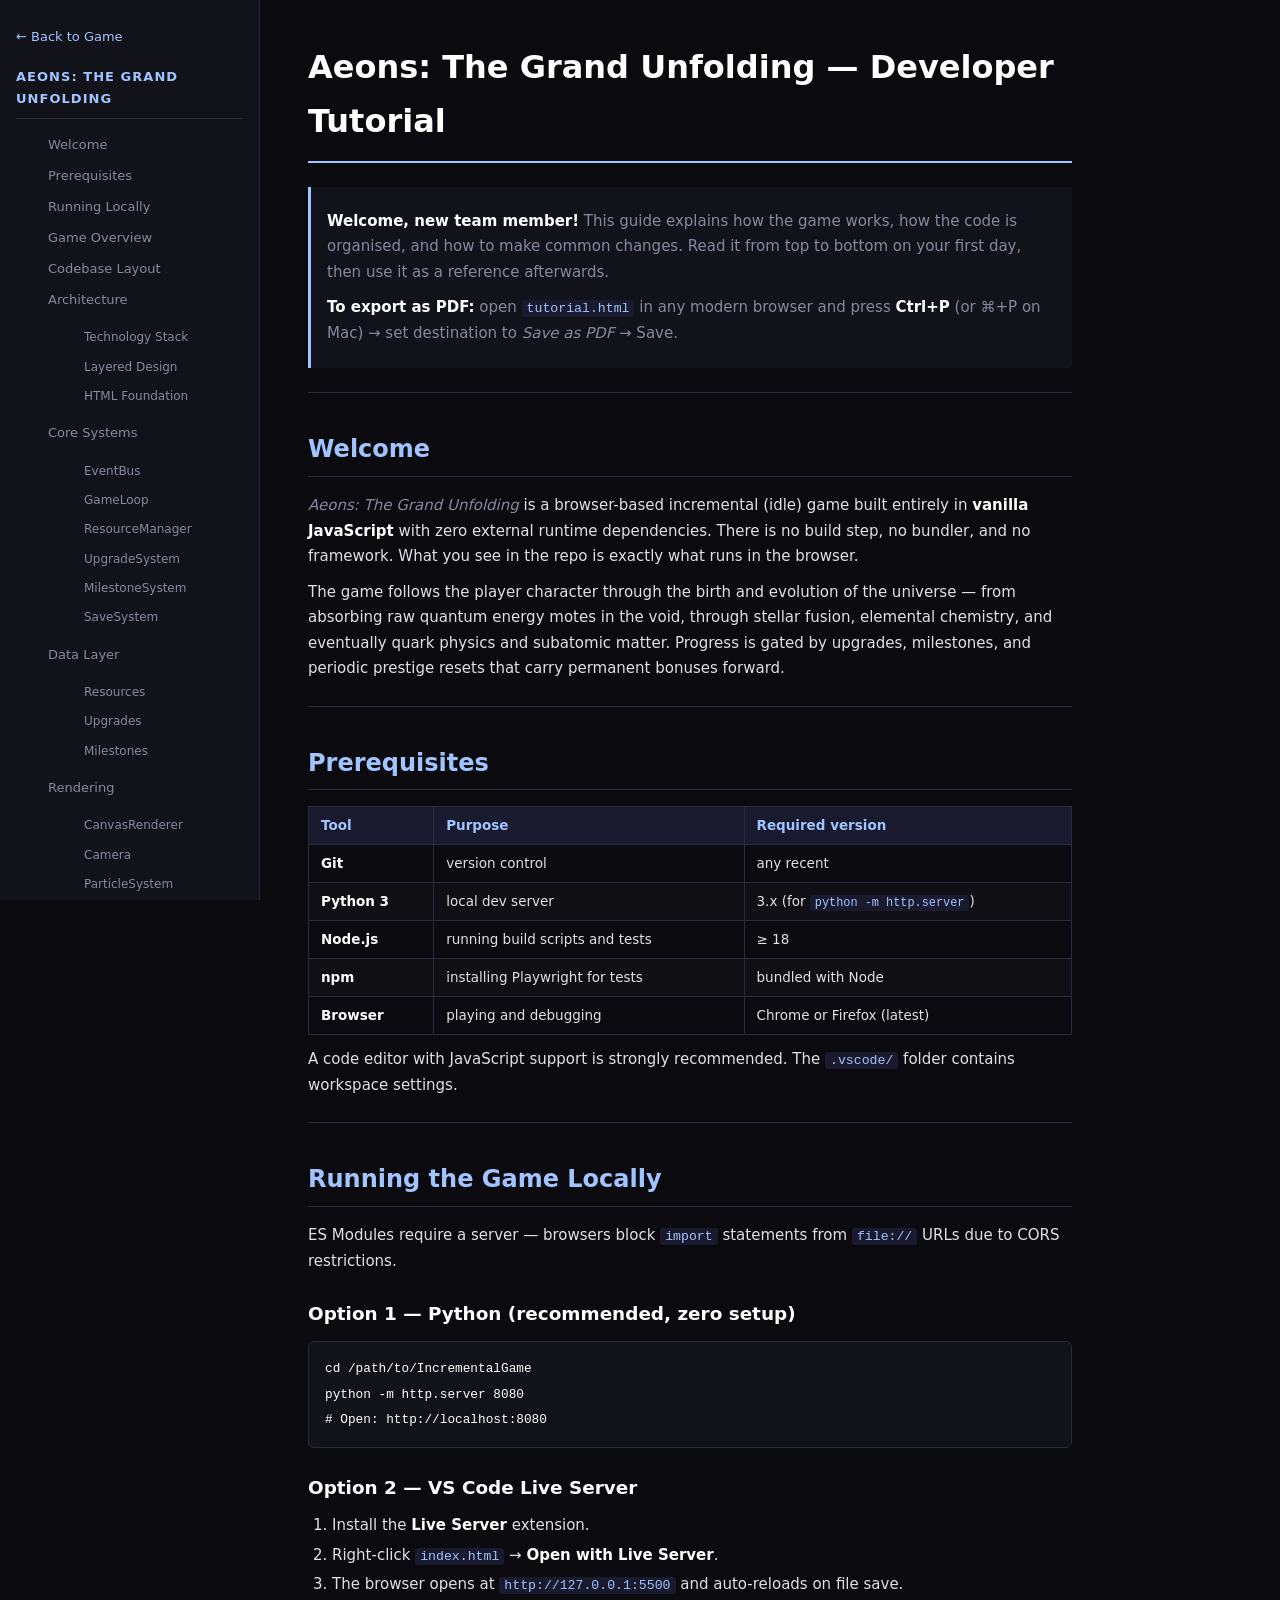
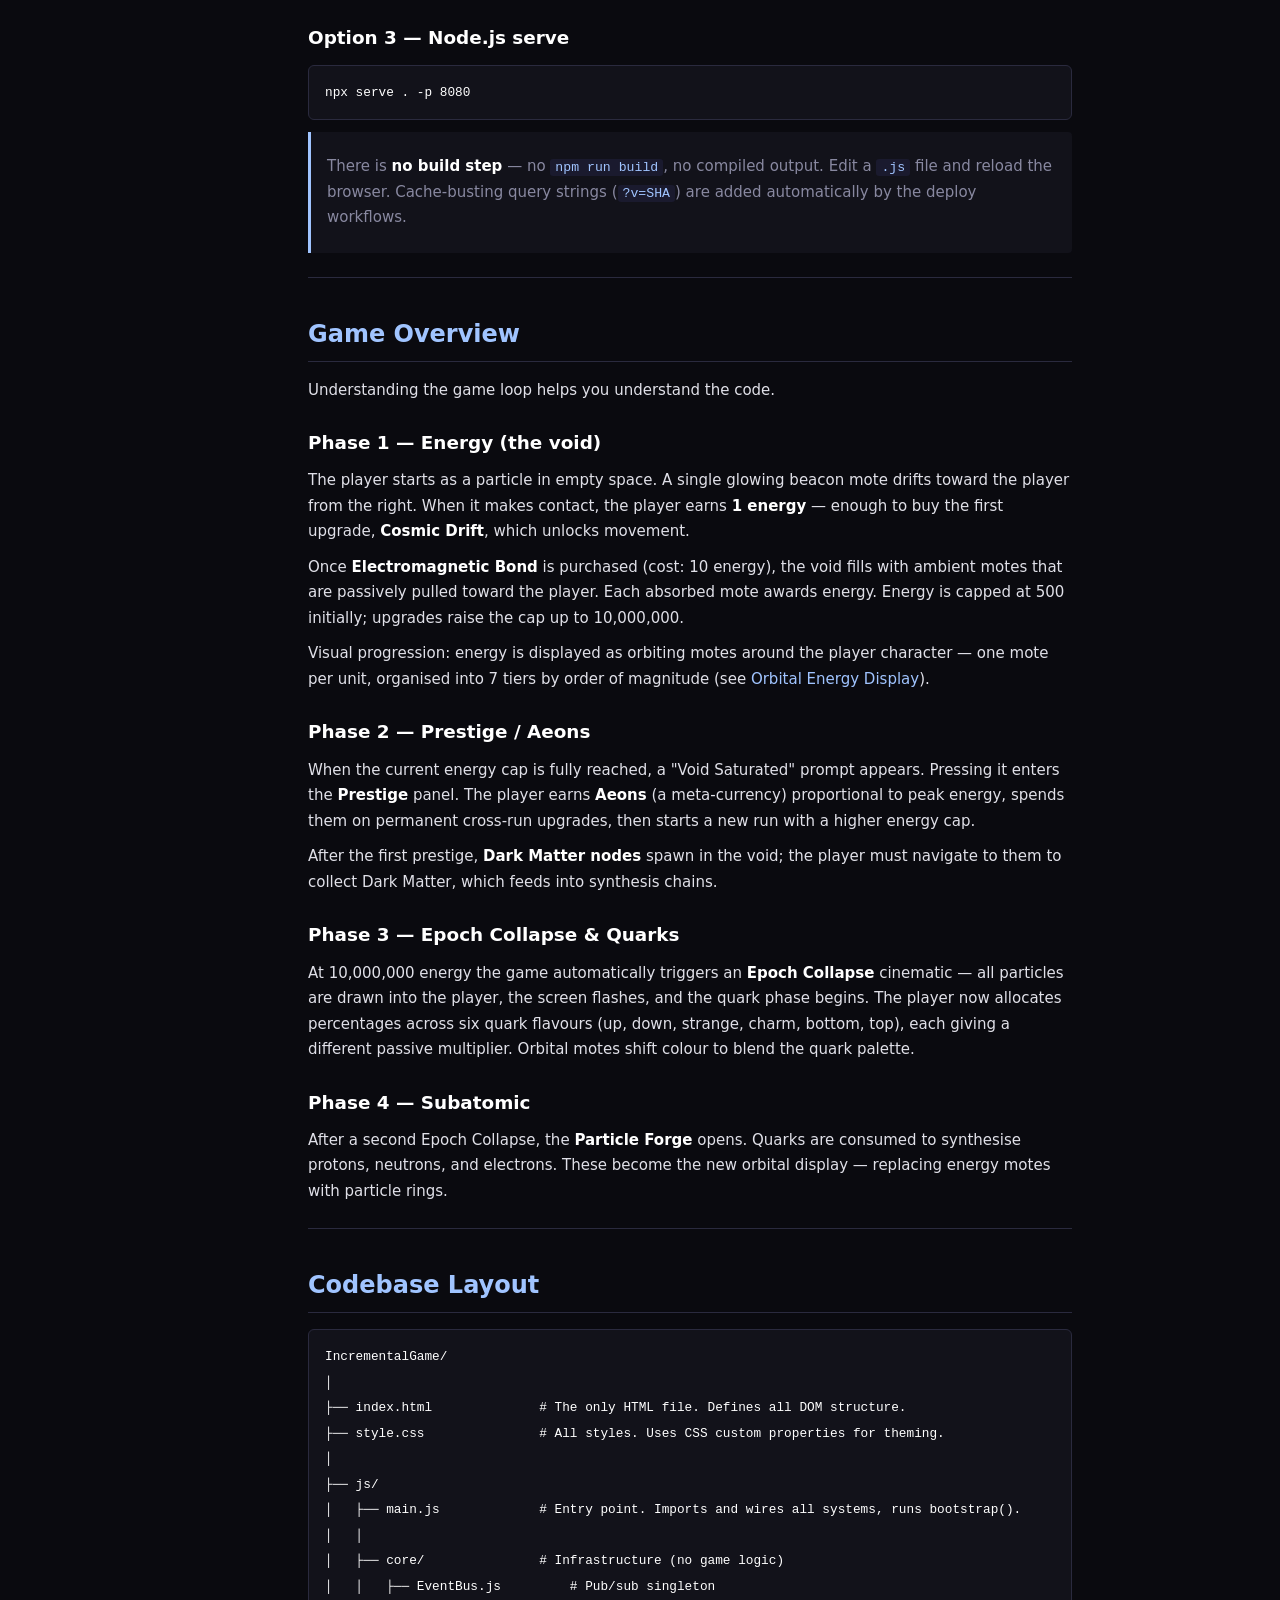
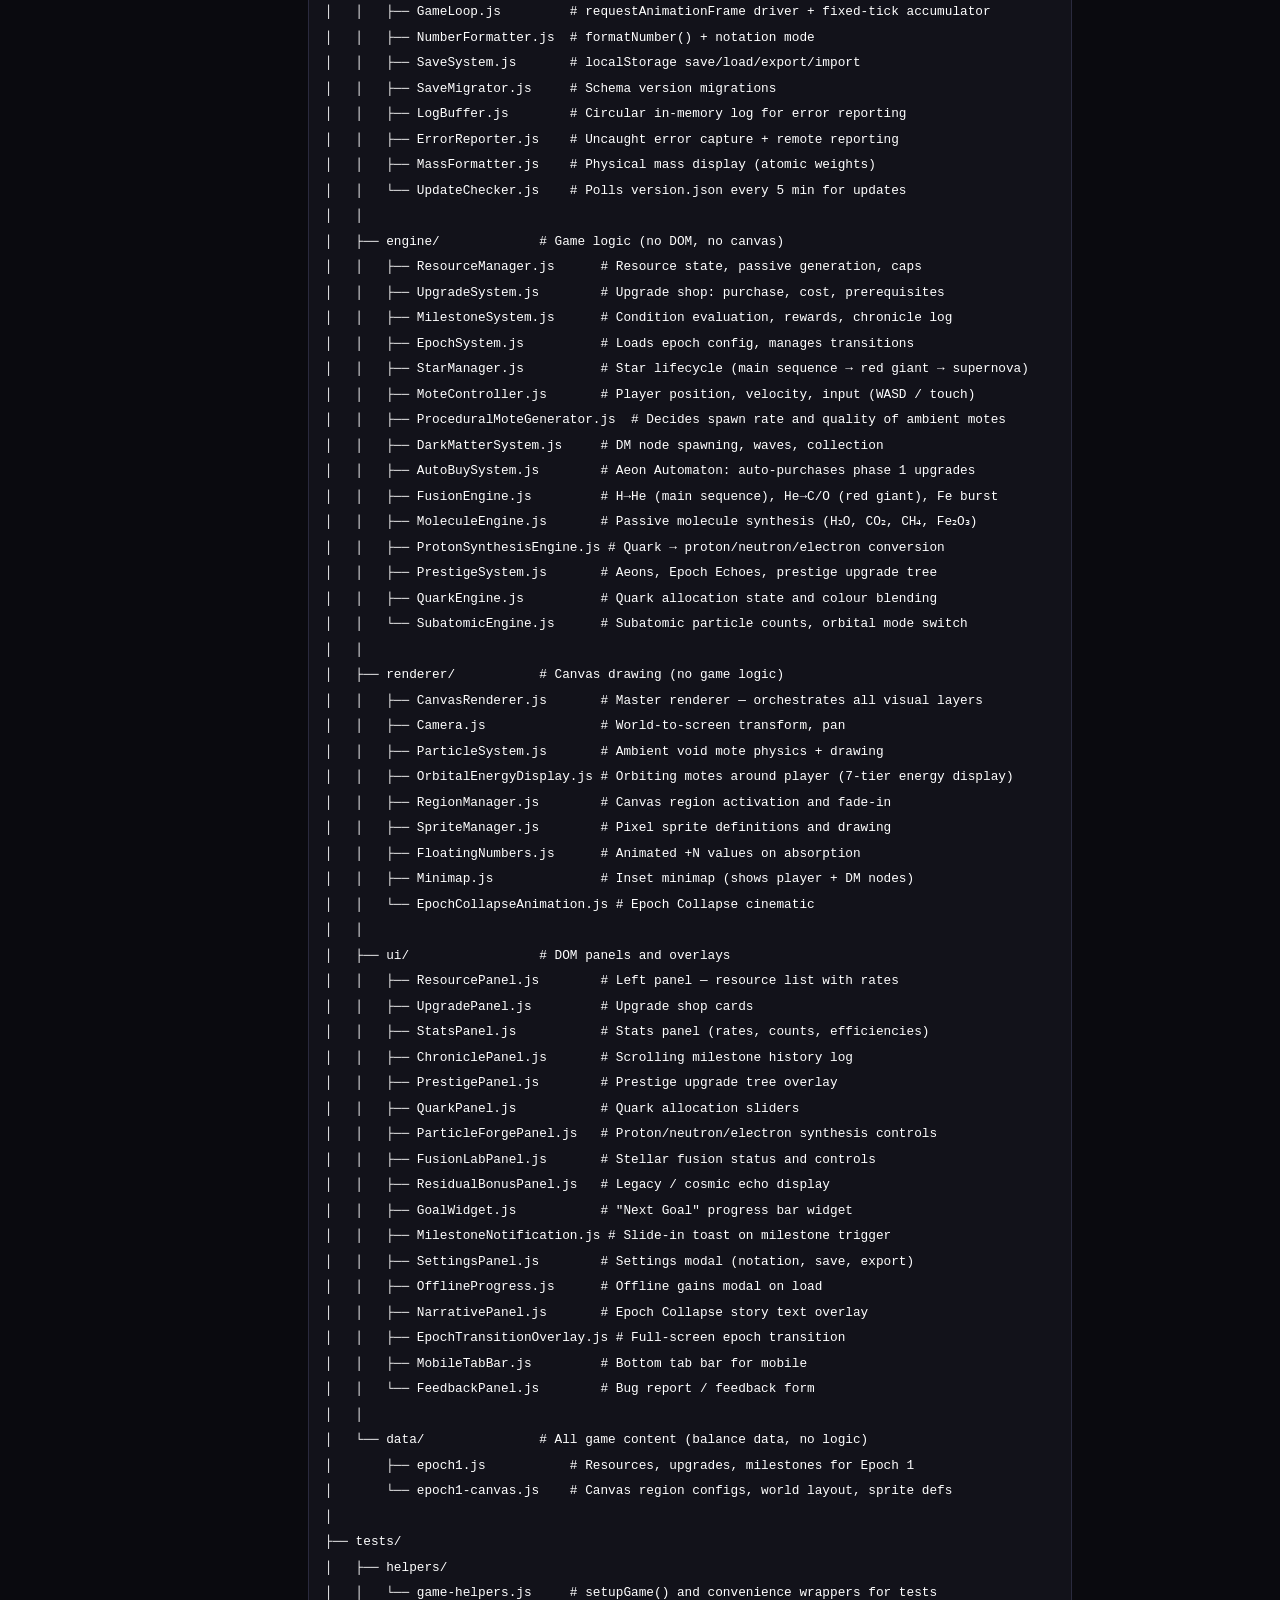
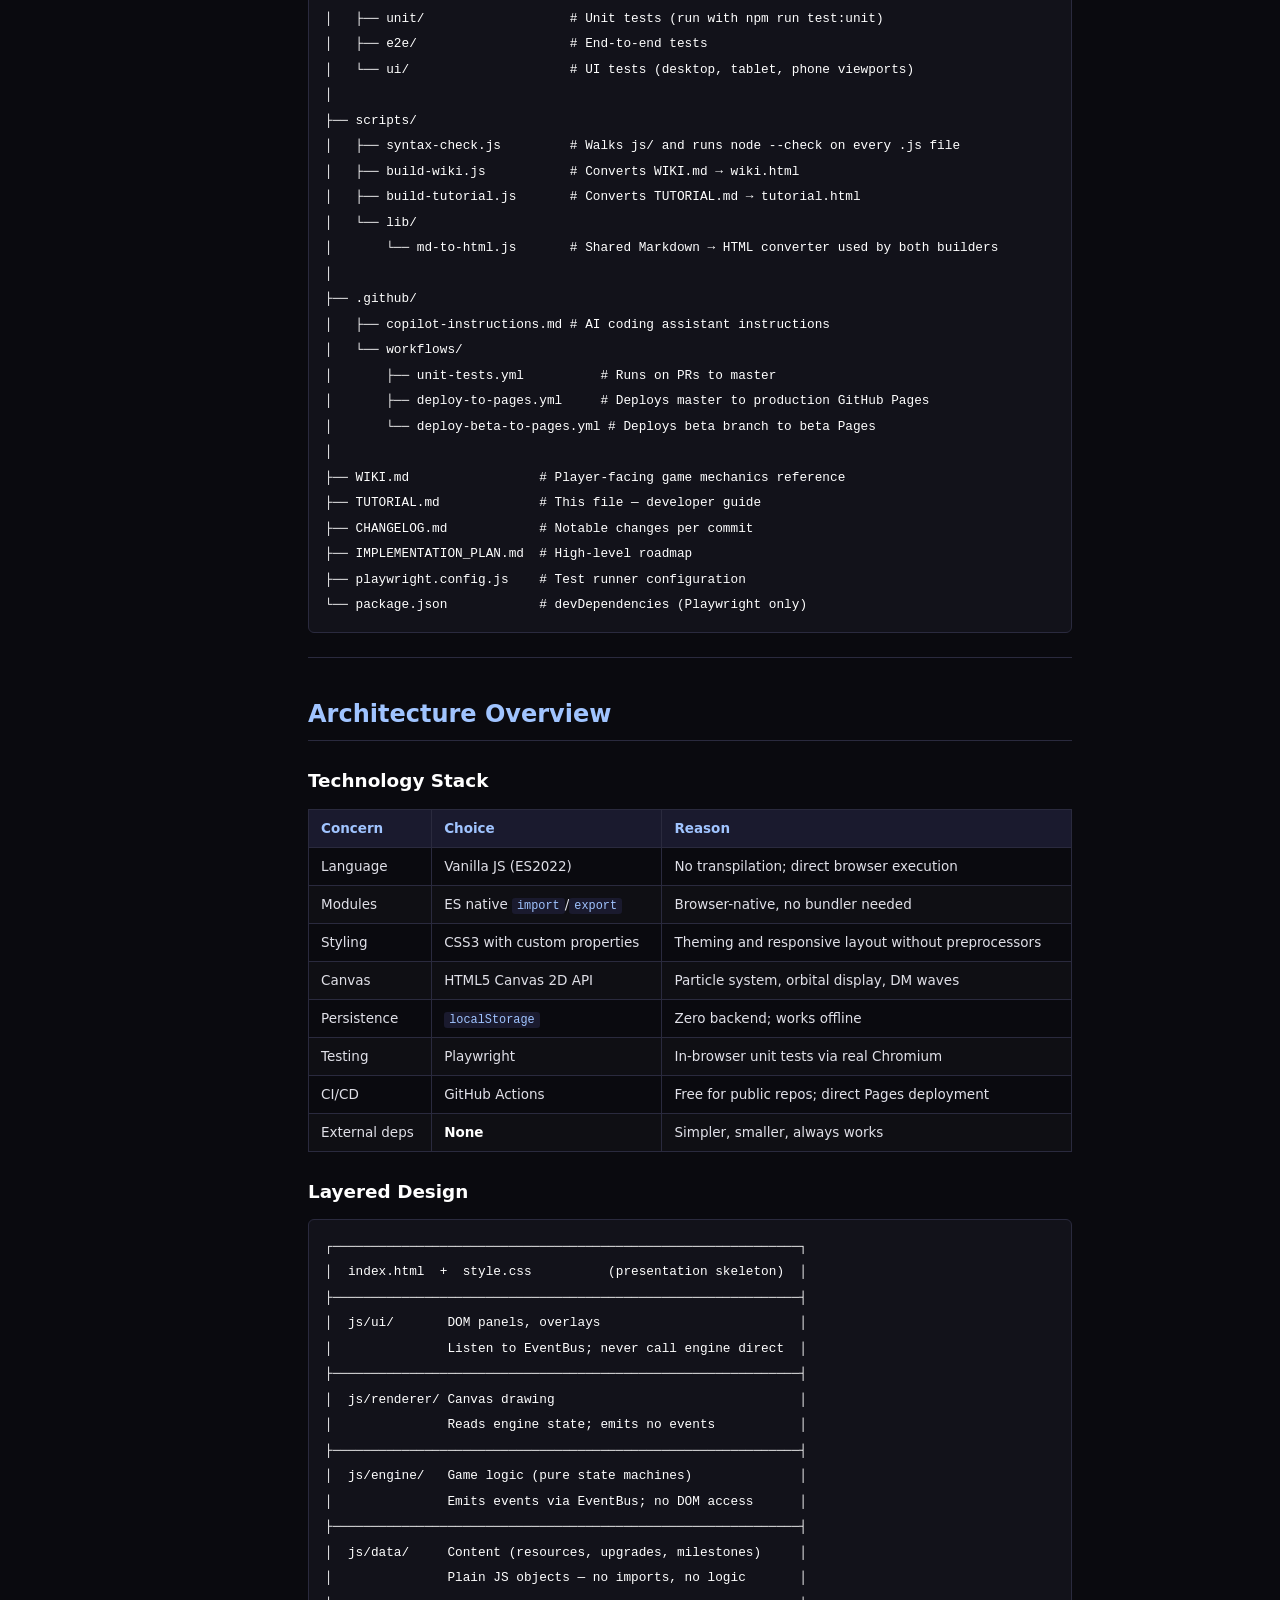
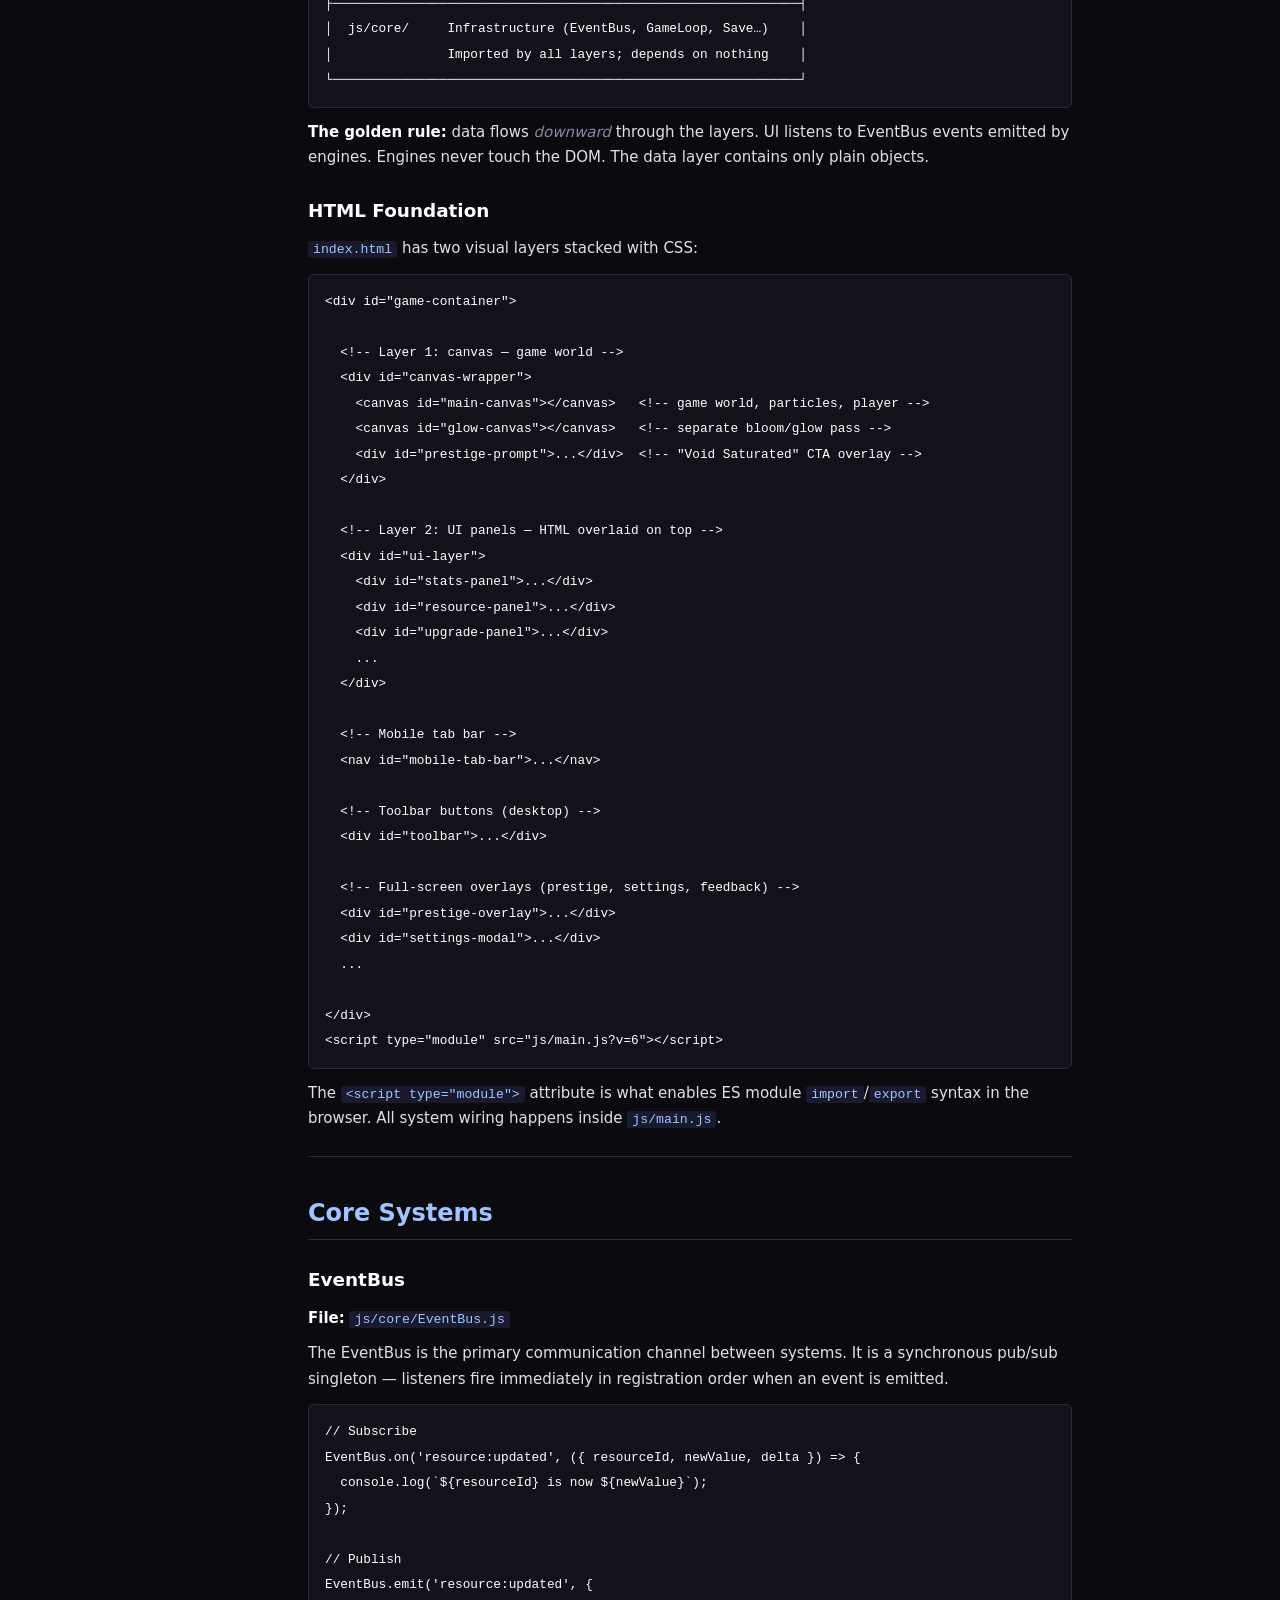
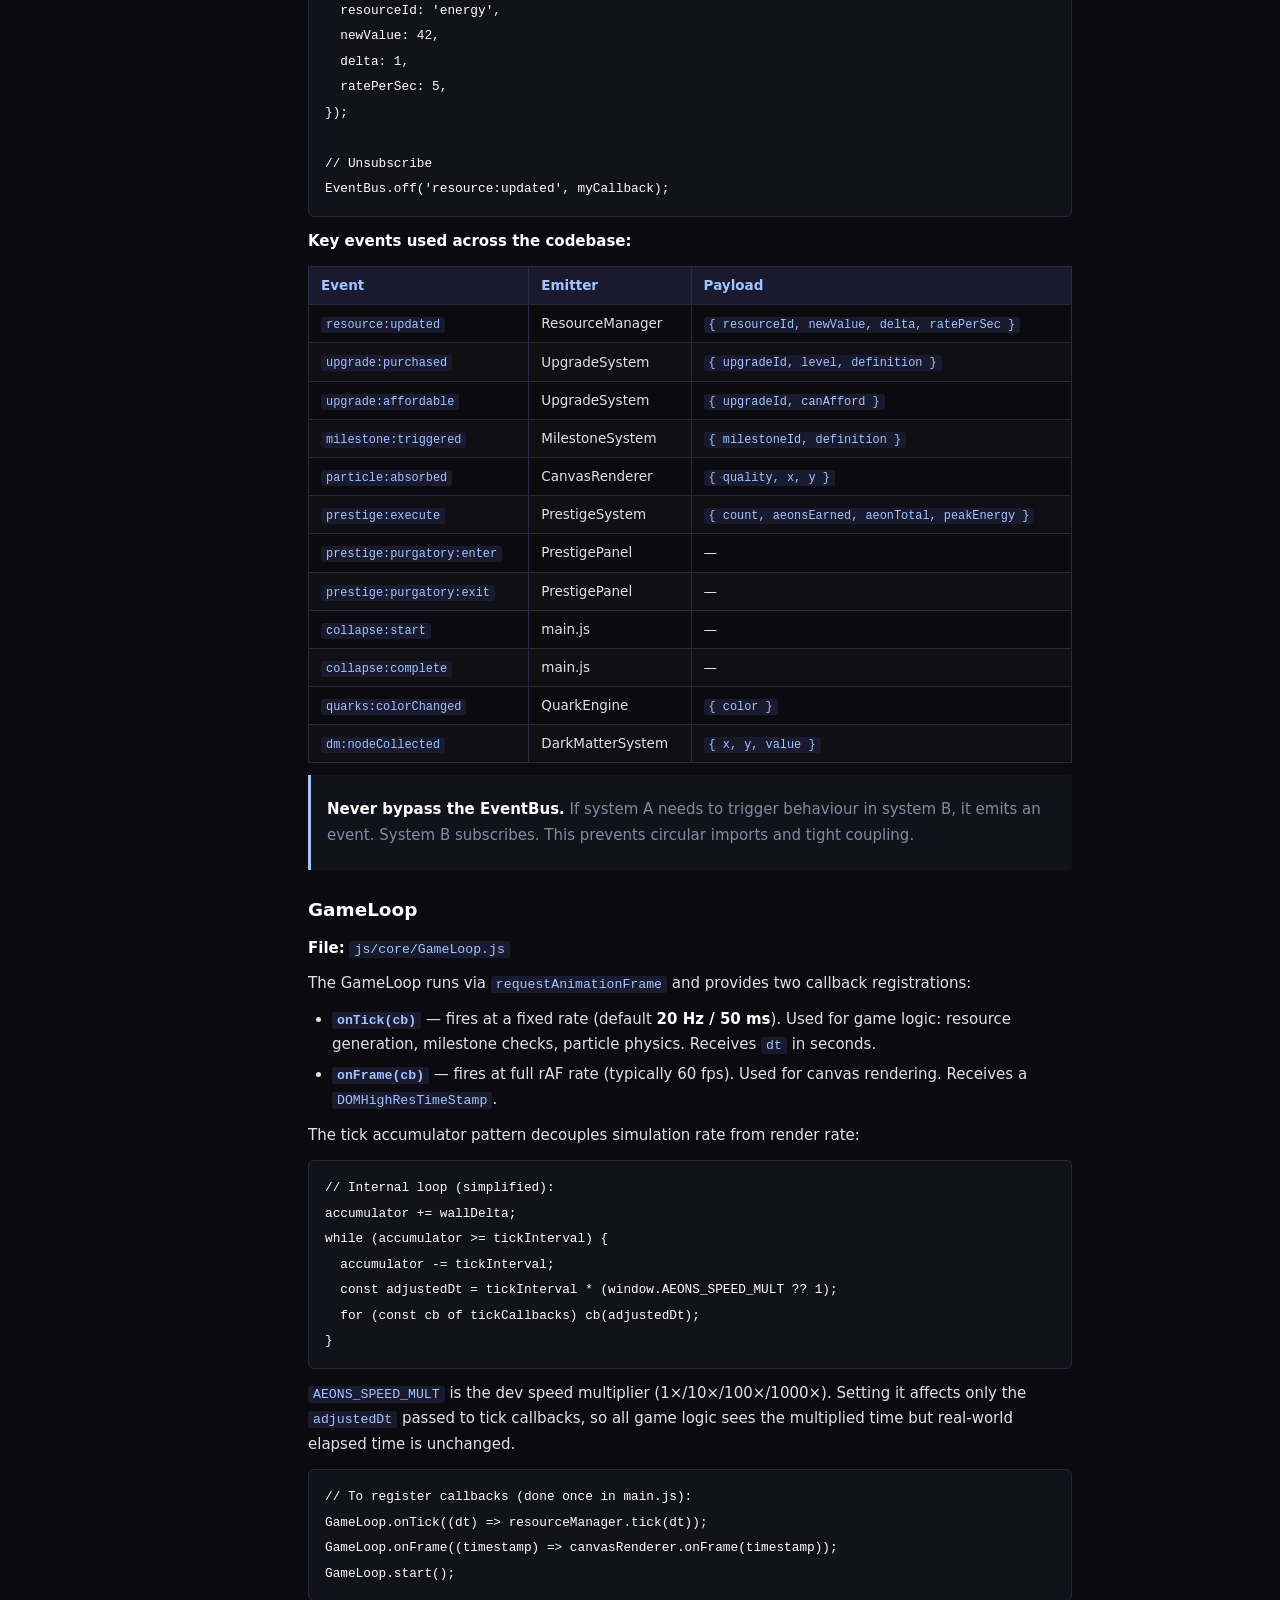
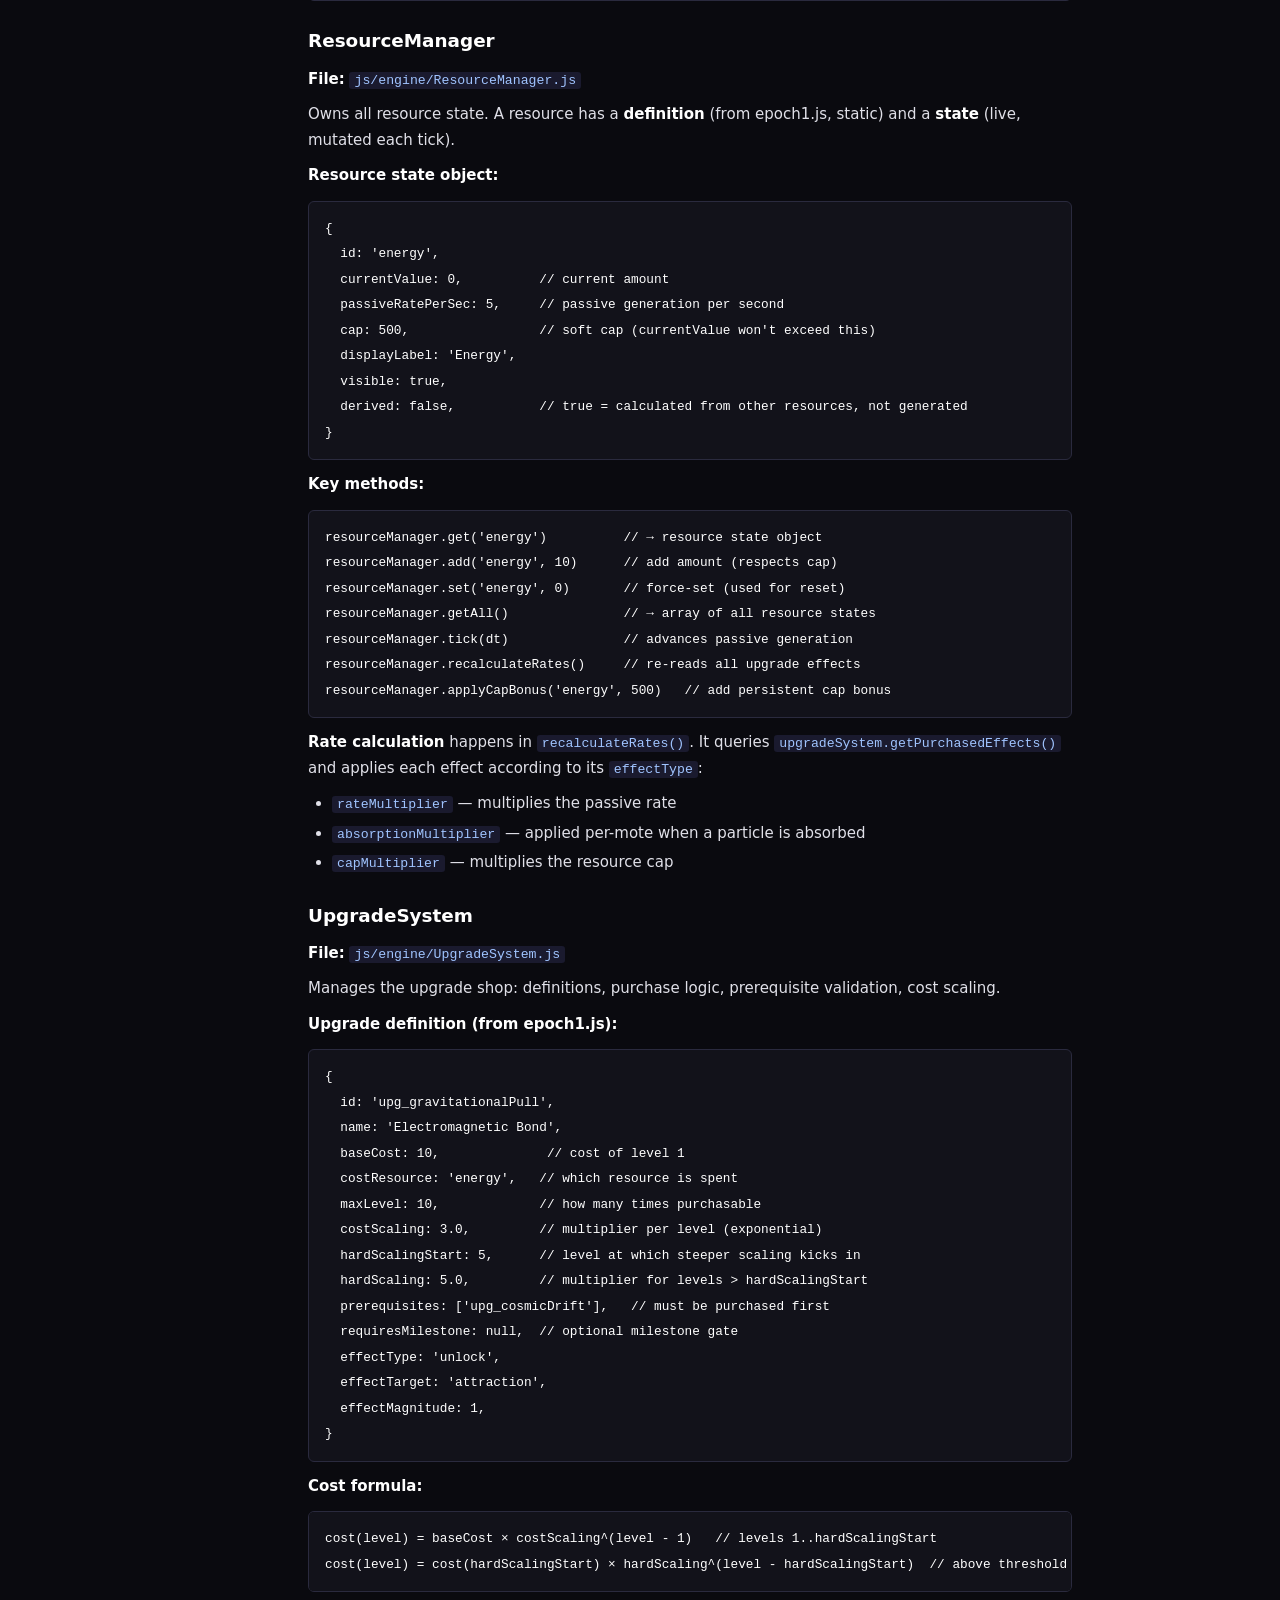
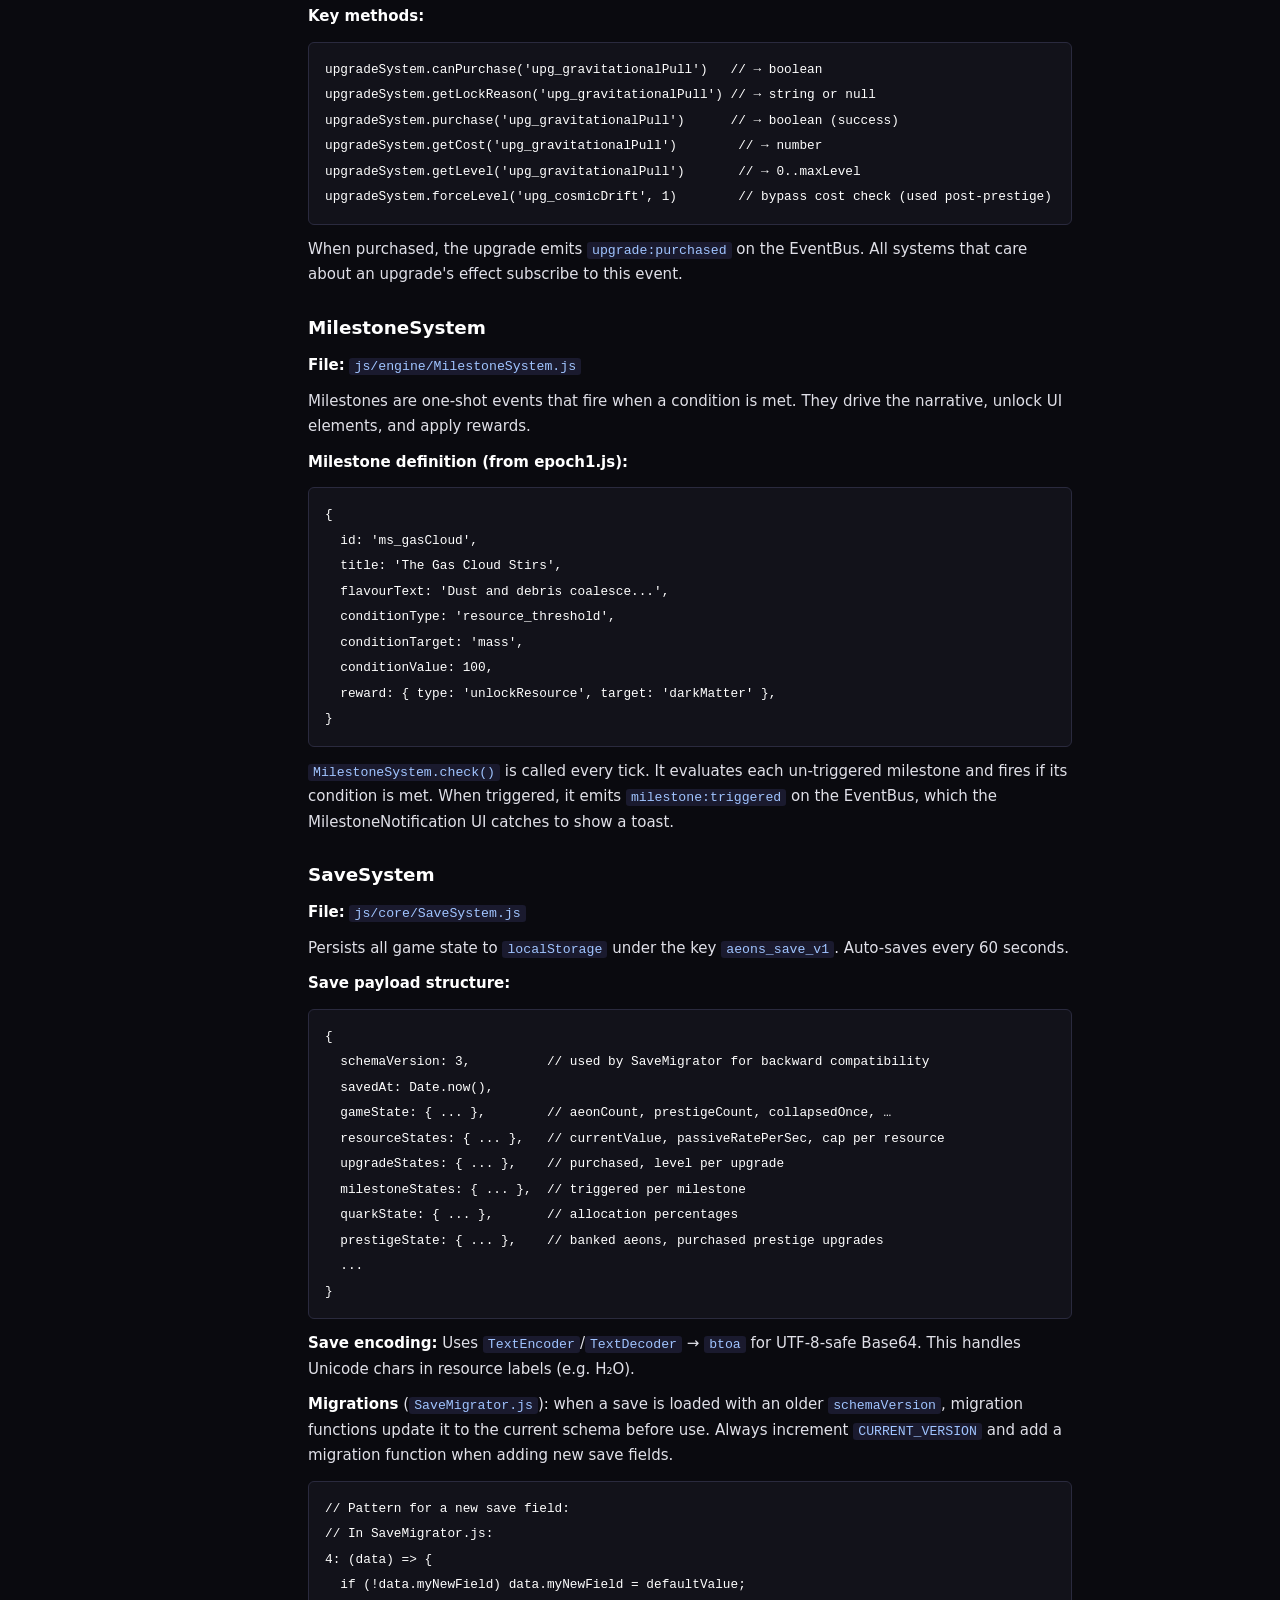
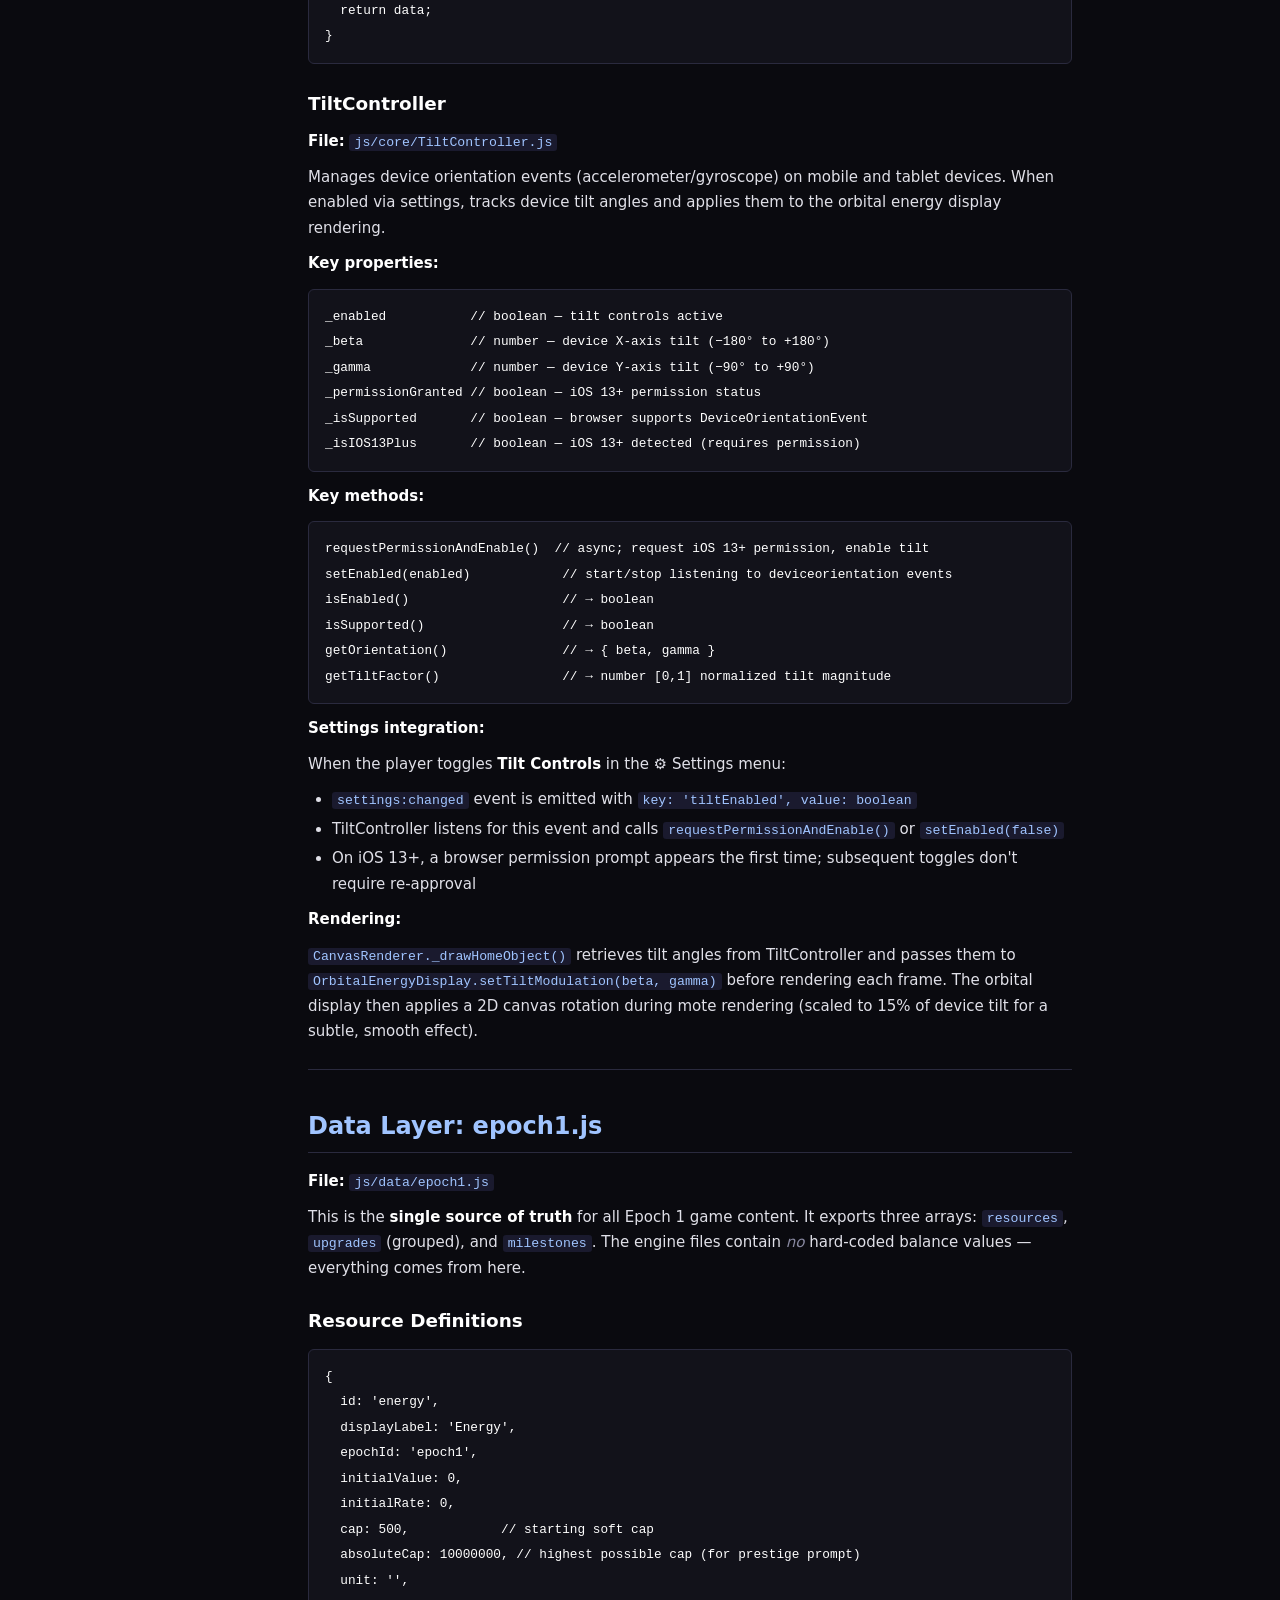
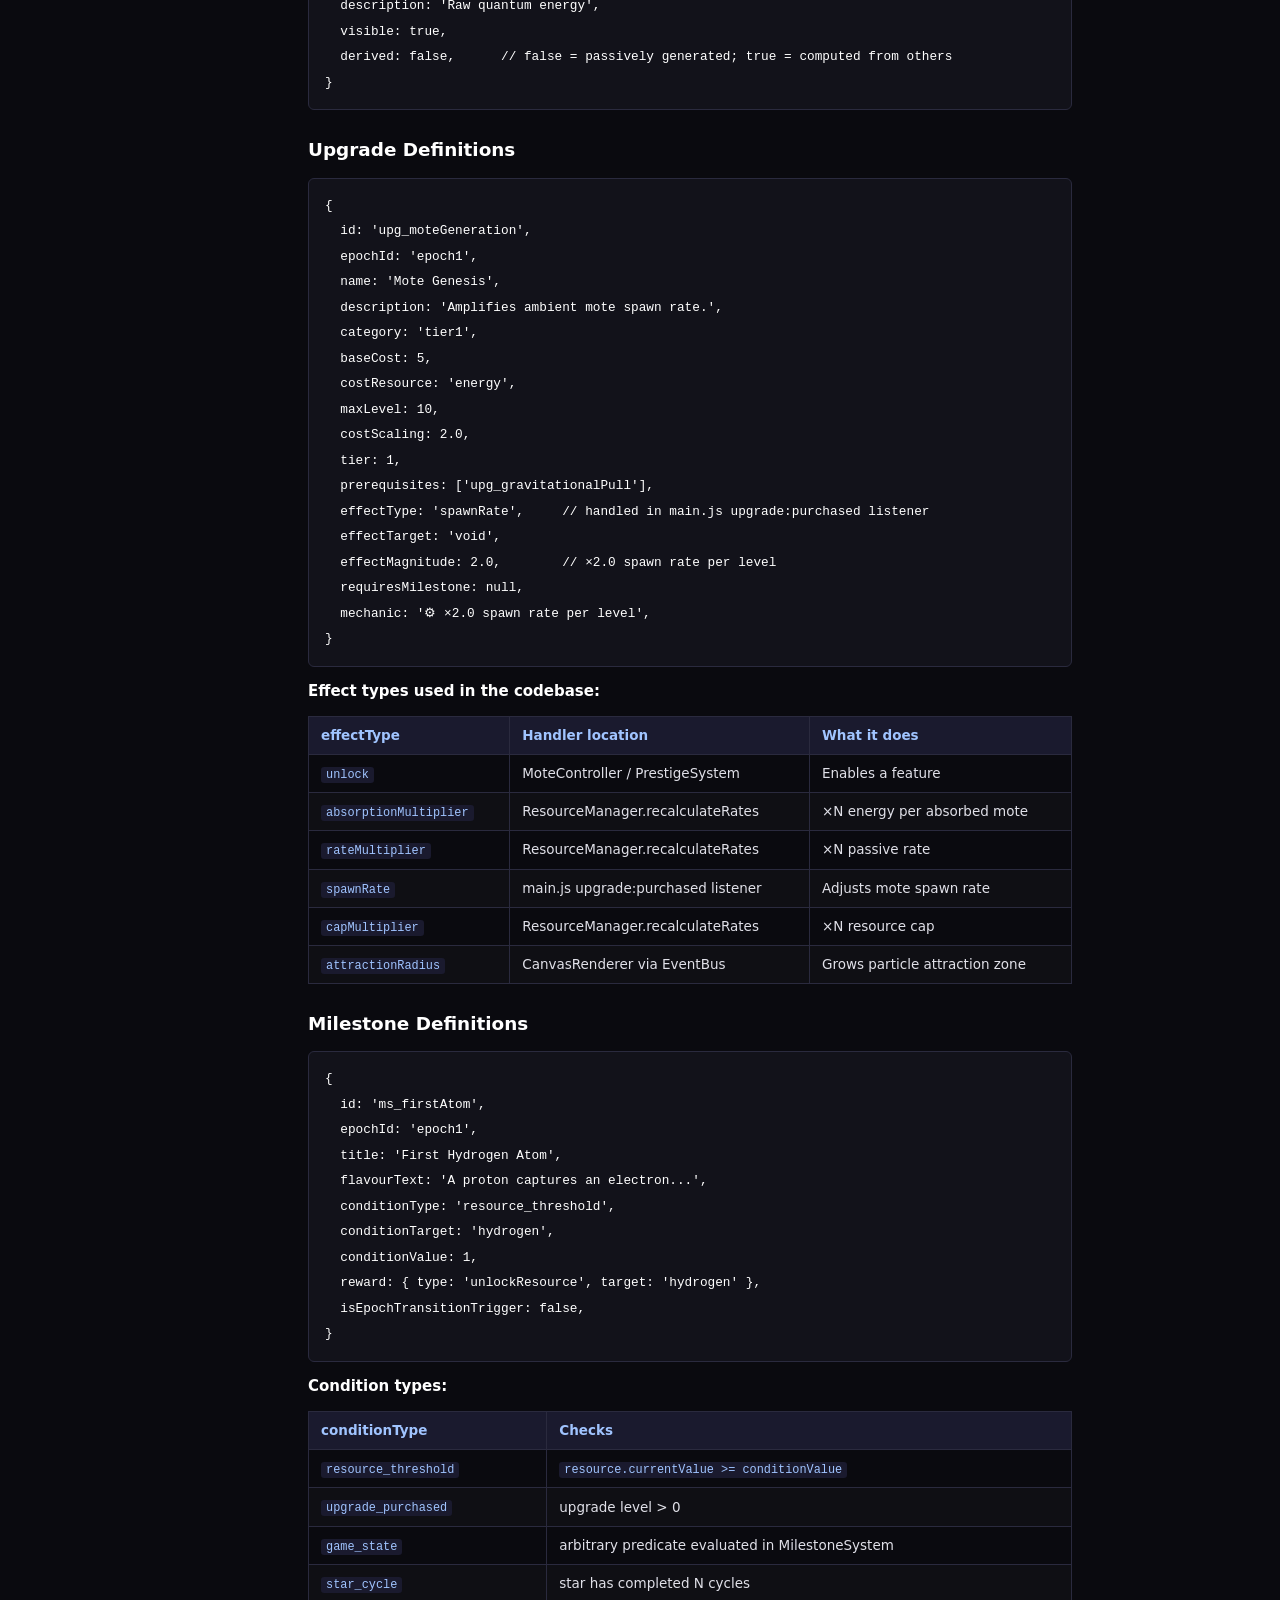
==== commit 9943fef5: "Beta deploy: 13654ca2ae5696c5774be22f1b3884c7c562e21c" ====
--- a/tutorial.html
+++ b/tutorial.html
@@ -590,6 +590,32 @@
   if (!data.myNewField) data.myNewField = defaultValue;
   return data;
 }</code></pre>
+<h3 id="tiltcontroller">TiltController</h3>
+<p><strong>File:</strong> <code>js/core/TiltController.js</code></p>
+<p>Manages device orientation events (accelerometer/gyroscope) on mobile and tablet devices. When enabled via settings, tracks device tilt angles and applies them to the orbital energy display rendering.</p>
+<p><strong>Key properties:</strong></p>
+<pre><code class="language-js">_enabled           // boolean — tilt controls active
+_beta              // number — device X-axis tilt (−180° to +180°)
+_gamma             // number — device Y-axis tilt (−90° to +90°)
+_permissionGranted // boolean — iOS 13+ permission status
+_isSupported       // boolean — browser supports DeviceOrientationEvent
+_isIOS13Plus       // boolean — iOS 13+ detected (requires permission)</code></pre>
+<p><strong>Key methods:</strong></p>
+<pre><code class="language-js">requestPermissionAndEnable()  // async; request iOS 13+ permission, enable tilt
+setEnabled(enabled)            // start/stop listening to deviceorientation events
+isEnabled()                    // → boolean
+isSupported()                  // → boolean
+getOrientation()               // → { beta, gamma }
+getTiltFactor()                // → number [0,1] normalized tilt magnitude</code></pre>
+<p><strong>Settings integration:</strong></p>
+<p>When the player toggles <strong>Tilt Controls</strong> in the ⚙️ Settings menu:</p>
+<ul>
+<li><code>settings:changed</code> event is emitted with <code>key: 'tiltEnabled', value: boolean</code></li>
+<li>TiltController listens for this event and calls <code>requestPermissionAndEnable()</code> or <code>setEnabled(false)</code></li>
+<li>On iOS 13+, a browser permission prompt appears the first time; subsequent toggles don't require re-approval</li>
+</ul>
+<p><strong>Rendering:</strong></p>
+<p><code>CanvasRenderer._drawHomeObject()</code> retrieves tilt angles from TiltController and passes them to <code>OrbitalEnergyDisplay.setTiltModulation(beta, gamma)</code> before rendering each frame. The orbital display then applies a 2D canvas rotation during mote rendering (scaled to 15% of device tilt for a subtle, smooth effect).</p>
 <hr>
 <h2 id="data-layer-epoch1js">Data Layer: epoch1.js</h2>
 <p><strong>File:</strong> <code>js/data/epoch1.js</code></p>
@@ -696,19 +722,43 @@
 <h3 id="orbitalenergydisplay">OrbitalEnergyDisplay</h3>
 <p><strong>File:</strong> <code>js/renderer/OrbitalEnergyDisplay.js</code></p>
 <p>Draws the 7-tier orbital mote ring around the player. Each tier corresponds to a power of 10 in current energy. Motes per tier = the leading decimal digit at that order of magnitude (1–9).</p>
-<p><strong>Insertion</strong> of new motes uses a <strong>largest-gap algorithm</strong> — new motes are placed at the midpoint of the biggest angular gap in the existing ring, so the animation never restarts.</p>
-<p><strong>Speed values</strong> (radians/second):</p>
+<p><strong>Mote insertion and spacing:</strong></p>
+<ul>
+<li>New motes are placed at the <strong>midpoint of the largest angular gap</strong> in the existing ring, maintaining smooth even spacing without animation restarts.</li>
+<li>When motes are removed, remaining motes preserve their angles (truncate from end).</li>
+<li><strong>Phase animation:</strong> When motes are added, the entire tier's phase is smoothly animated over <strong>0.2 seconds</strong> to the optimal evenly-spaced position using circular mean calculation. This eliminates the "jank" of immediate snapping and spring corrections.</li>
+<li>Only animations on <strong>addition</strong>; removal is immediate with no animation.</li>
+<li>Circular mean computation minimizes total squared displacement and prevents motes from snapping more than π/count radians in a single frame (~30° for 3 motes, invisible at 60fps).</li>
+<li>Numerical continuity prevents 2π wrapping by computing shortest-arc phase deltas.</li>
+</ul>
+<p><strong>Orbital speeds</strong> (radians/second per tier):</p>
 <div class="table-wrapper"><table>
-<thead><tr><th>Tier</th><th>Threshold</th><th>Speed</th></tr></thead>
+<thead><tr><th>Tier</th><th>Threshold</th><th>Speed</th><th>Radius</th></tr></thead>
 <tbody>
-<tr><td>0</td><td>1</td><td>4.0</td></tr>
-<tr><td>1</td><td>10</td><td>3.0</td></tr>
-<tr><td>2</td><td>100</td><td>2.2</td></tr>
-<tr><td>3</td><td>1,000</td><td>1.6</td></tr>
-<tr><td>4</td><td>10,000</td><td>1.1</td></tr>
-<tr><td>5</td><td>100,000</td><td>0.7</td></tr>
-<tr><td>6</td><td>1,000,000</td><td>0.44</td></tr>
+<tr><td>0</td><td>1</td><td>4.0</td><td>50</td></tr>
+<tr><td>1</td><td>10</td><td>3.0</td><td>68</td></tr>
+<tr><td>2</td><td>100</td><td>2.2</td><td>88</td></tr>
+<tr><td>3</td><td>1,000</td><td>1.6</td><td>112</td></tr>
+<tr><td>4</td><td>10,000</td><td>1.1</td><td>140</td></tr>
+<tr><td>5</td><td>100,000</td><td>0.7</td><td>172</td></tr>
+<tr><td>6</td><td>1,000,000</td><td>0.44</td><td>210</td></tr>
 </tbody></table></div>
+<p><strong>Per-tier tumble rotations</strong> (layered 3D effect): Each tier rotates on a different axis and speed, creating a rich gyroscopic wobble:</p>
+<div class="table-wrapper"><table>
+<thead><tr><th>Tier</th><th>Tumble Axis</th><th>Direction</th><th>Speed</th><th>Effect</th></tr></thead>
+<tbody>
+<tr><td>0</td><td>Y-axis</td><td>—</td><td>0.60 rad/s</td><td>Rotates in/out of view</td></tr>
+<tr><td>1</td><td>X-axis</td><td>Counter-CW</td><td>0.52 rad/s</td><td>Tilts left/right</td></tr>
+<tr><td>2</td><td>Y-axis</td><td>—</td><td>0.44 rad/s</td><td>Rotates in/out of view</td></tr>
+<tr><td>3</td><td>X-axis</td><td>Clockwise (opposite)</td><td>0.36 rad/s</td><td>Tilts opposite to tier 1</td></tr>
+<tr><td>4</td><td>Y-axis</td><td>—</td><td>0.28 rad/s</td><td>Rotates in/out of view</td></tr>
+<tr><td>5</td><td>X-axis</td><td>Counter-CW</td><td>0.20 rad/s</td><td>Tilts left/right</td></tr>
+<tr><td>6</td><td>Y-axis</td><td>—</td><td>0.12 rad/s</td><td>Rotates in/out of view</td></tr>
+</tbody></table></div>
+<p>Tumble speeds decrease by 0.08 rad/s per tier, with odd tiers alternating X-axis direction. The tumble rotation is independent of the main orbital rotation, composing with it to create dynamic visual motion.</p>
+<p><strong>Tilt modulation:</strong></p>
+<p>When tilt controls are enabled on mobile/tablet devices, <code>setTiltModulation(beta, gamma)</code> receives device orientation angles. During mote rendering, a 2D canvas rotation is applied (scaled to 15% of device tilt) around the player character, making the orbital ring rotate smoothly in response to device tilt.</p>
+<p><strong>Mote recycling:</strong> To prevent hitting the 500-mote-per-region density cap during infinite canvas exploration, the system recycles the furthest 10% of motes each generation tick (when spawning is active and count &gt; 50). This allows distant motes to be freed and respawned closer to the player.</p>
 <hr>
 <h2 id="game-engines">Game Engines</h2>
 <h3 id="darkmattersystem">DarkMatterSystem</h3>
@@ -1114,6 +1164,44 @@
 window.aeons.moteController.worldY</code></pre>
 <p>All <code>console.debug()</code> calls use module-name prefixes (<code>[ResourceManager]</code>, <code>[MilestoneSystem]</code>, etc.). Filter by prefix in the DevTools console to reduce noise.</p>
 <hr>
+<h2 id="pre-commit-checklist">Pre-Commit Checklist</h2>
+<p><strong>Before committing any changes, always:</strong></p>
+<ol>
+<li><strong>Lint syntax</strong> — catches parse errors before reaching browser:</li>
+</ol>
+<p>``<code>bash    npm run lint    </code>`<code>    This runs </code>scripts/syntax-check.js<code> which parses all </code>.js<code> files. Fix any </code>SyntaxError` output before proceeding.</p>
+<ol>
+<li><strong>Test locally</strong> — play the game for 30 seconds after your changes:</li>
+</ol>
+<p>``<code>bash    python -m http.server 8080    # Open http://localhost:8080 and verify basic gameplay    </code>``    Common issues:</p>
+<ul>
+<li>White screen → likely a parse/import error (check DevTools Console)</li>
+<li>Broken UI → likely a rendering or DOM issue (check DevTools Elements)</li>
+<li>Logic broken → likely a state or event issue (check DevTools Console for error logs prefixed with <code>[Module]</code>)</li>
+</ul>
+<ol>
+<li><strong>No regressions</strong> — if you changed:</li>
+</ol>
+<ul>
+<li><strong>Upgrade system</strong> → verify upgrades still purchase and apply effects</li>
+<li><strong>Rendering</strong> → verify the player, particles, and UI render without visual artifacts</li>
+<li><strong>Save/load</strong> → verify page reload preserves game state</li>
+<li><strong>Events</strong> → verify triggered events still fire and are handled (search logs for <code>[Module] event:name</code>)</li>
+</ul>
+<ol>
+<li><strong>Optional: run unit tests</strong> — if you have time:</li>
+</ol>
+<p>``<code>bash    npm test    </code>``    Note: Tests are slow (~5 min). Only run if you modified core logic (not UI tweaks or visual changes).</p>
+<p><strong>If you skip these checks and break the game:</strong></p>
+<ul>
+<li>Developers have to revert your commit (wasted time)</li>
+<li>Beta users encounter broken builds (poor experience)</li>
+<li>You lose credibility with the team (matters for code reviews)</li>
+</ul>
+<p><strong>Minimum viable pre-commit:</strong></p>
+<pre><code class="language-bash">npm run lint
+# Reload browser — verify no white screen or obvious errors</code></pre>
+<hr>
 <h2 id="source-of-truth-boundaries">Source-of-Truth Boundaries</h2>
 <p>Understanding where things should live prevents confusion and prevents the same data from drifting across files.</p>
 <div class="table-wrapper"><table>
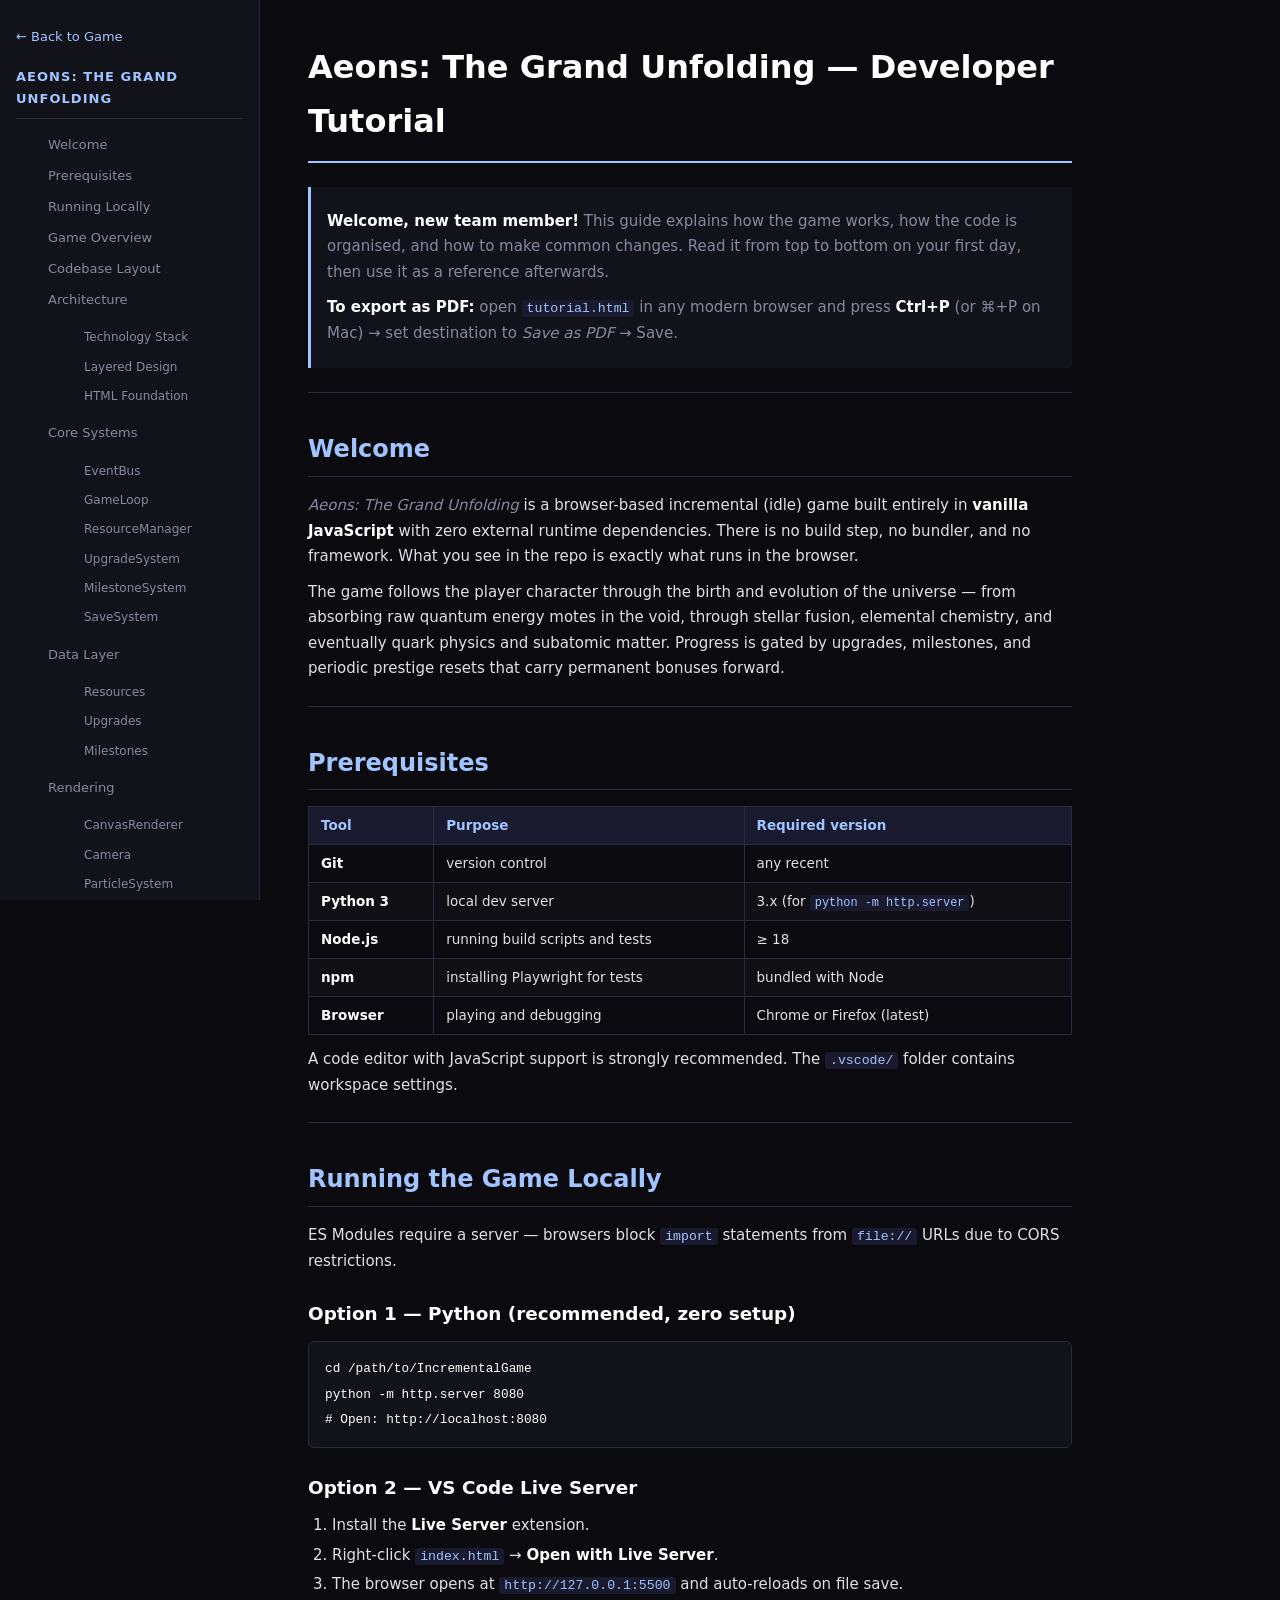
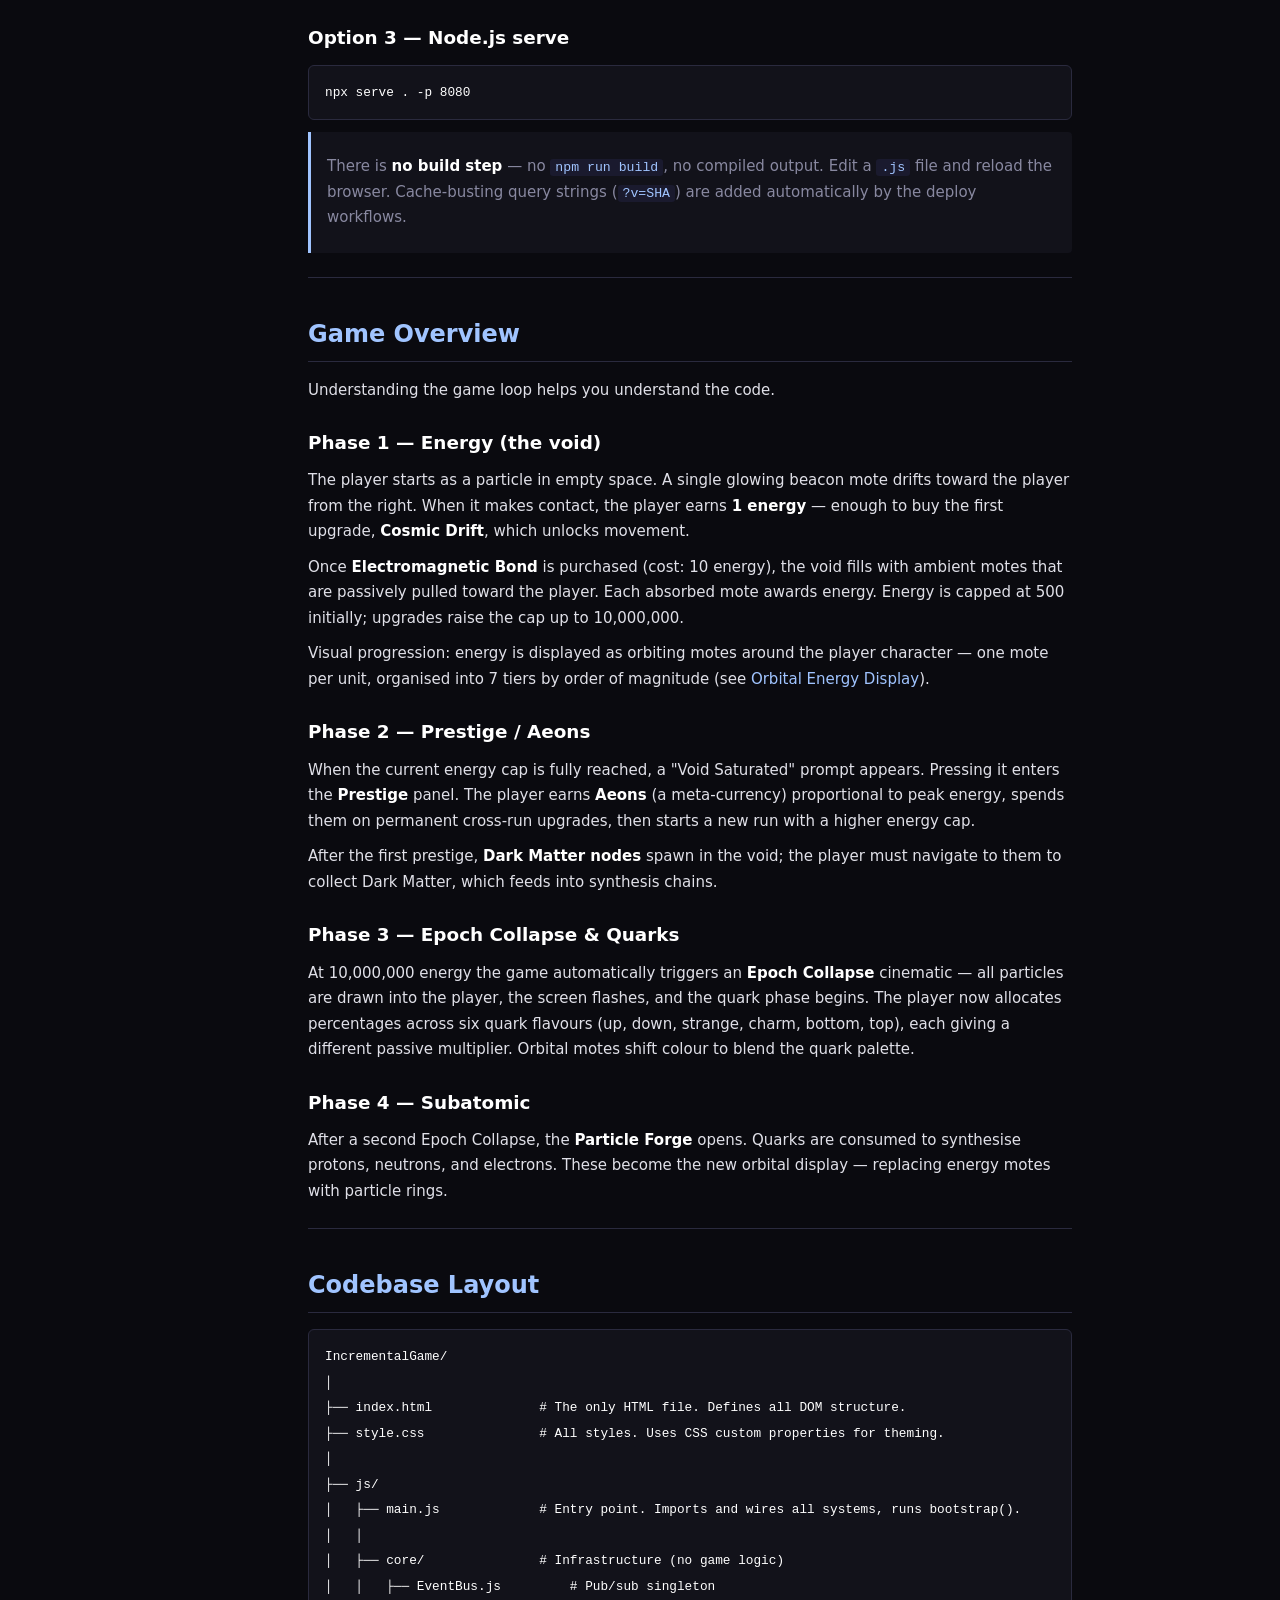
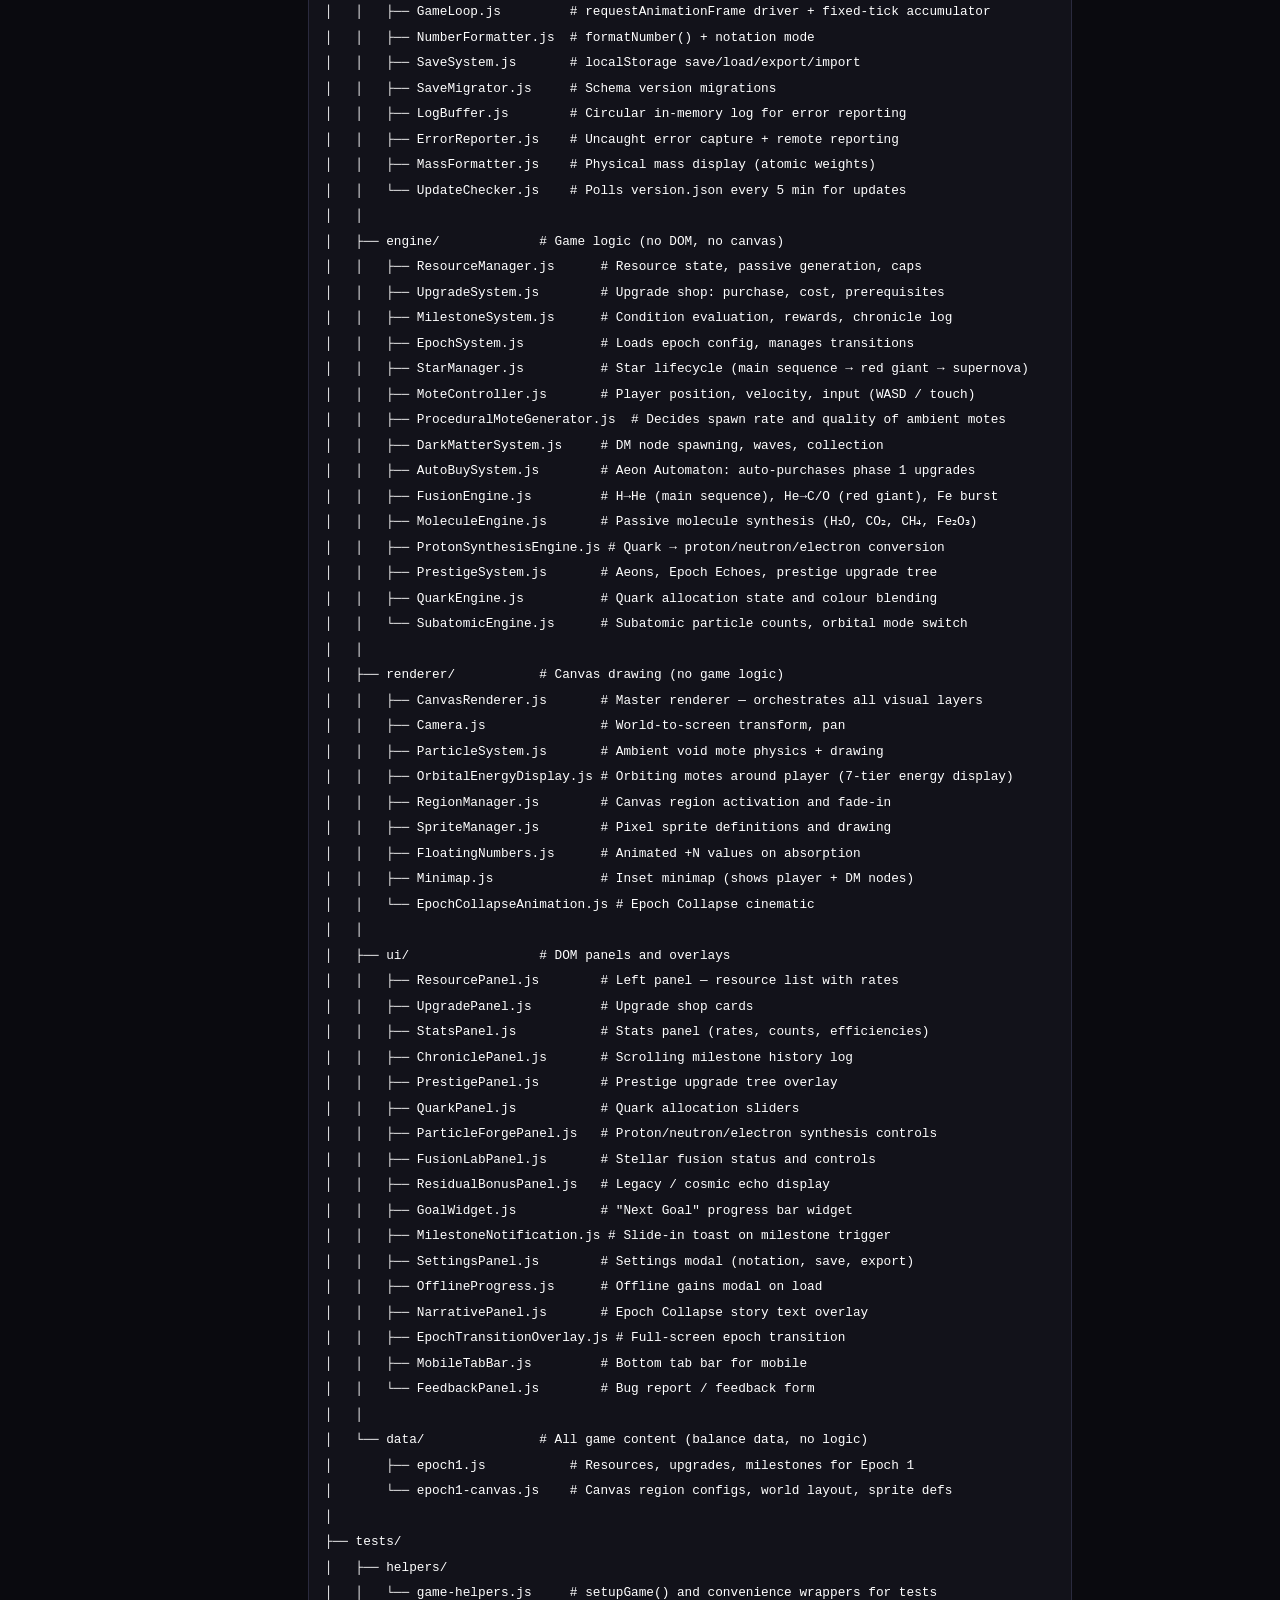
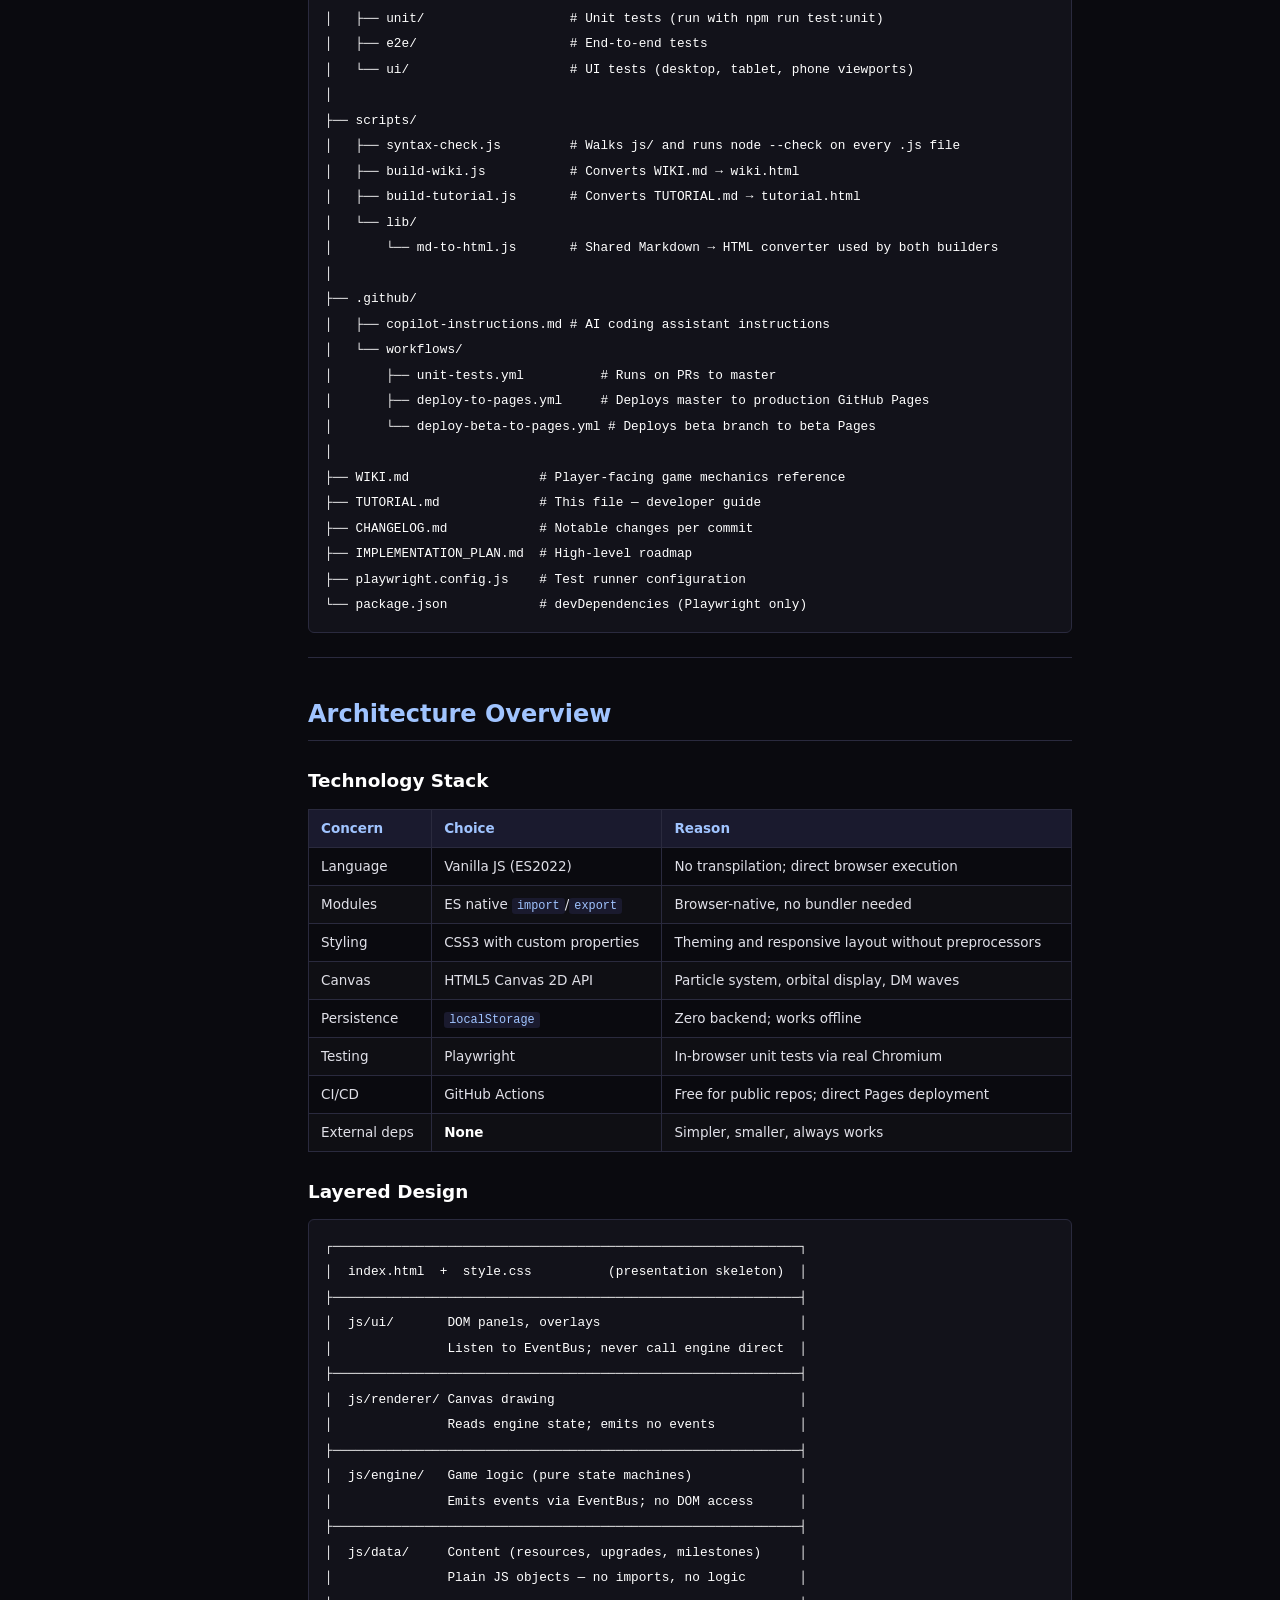
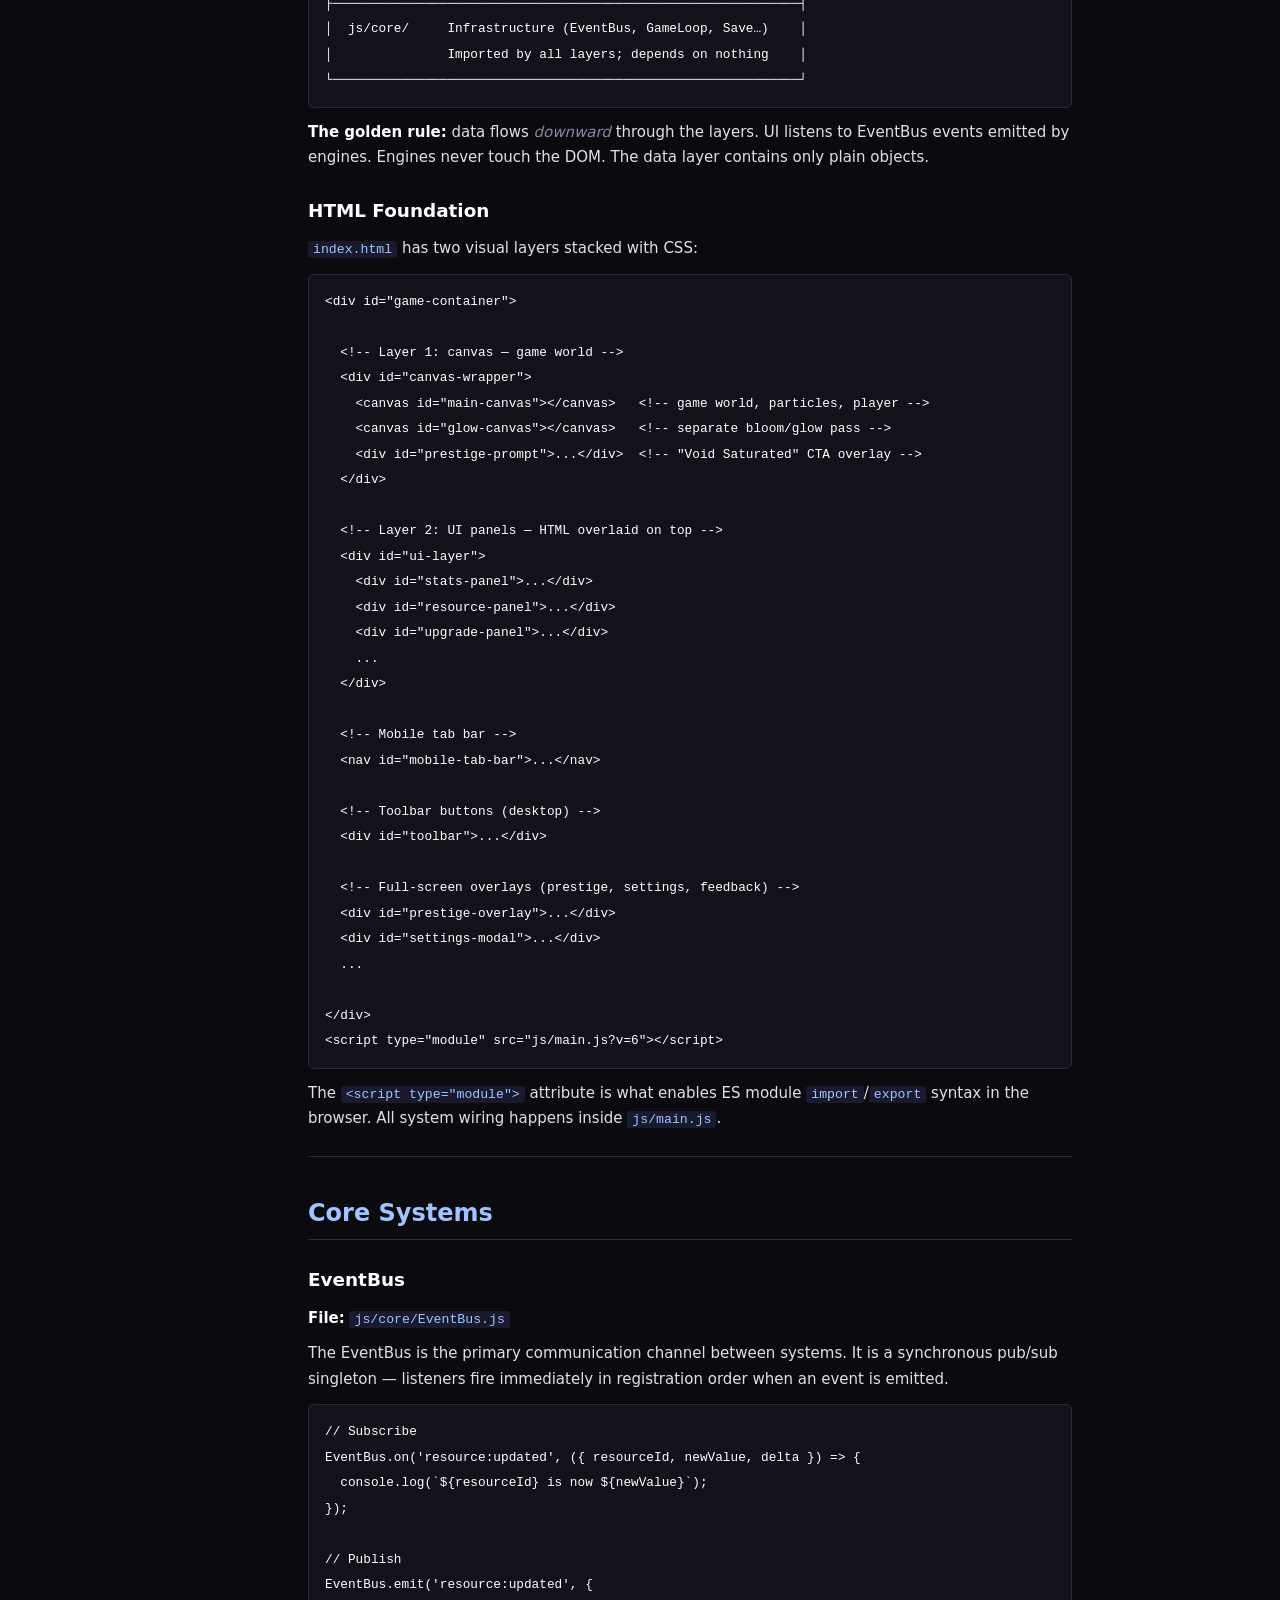
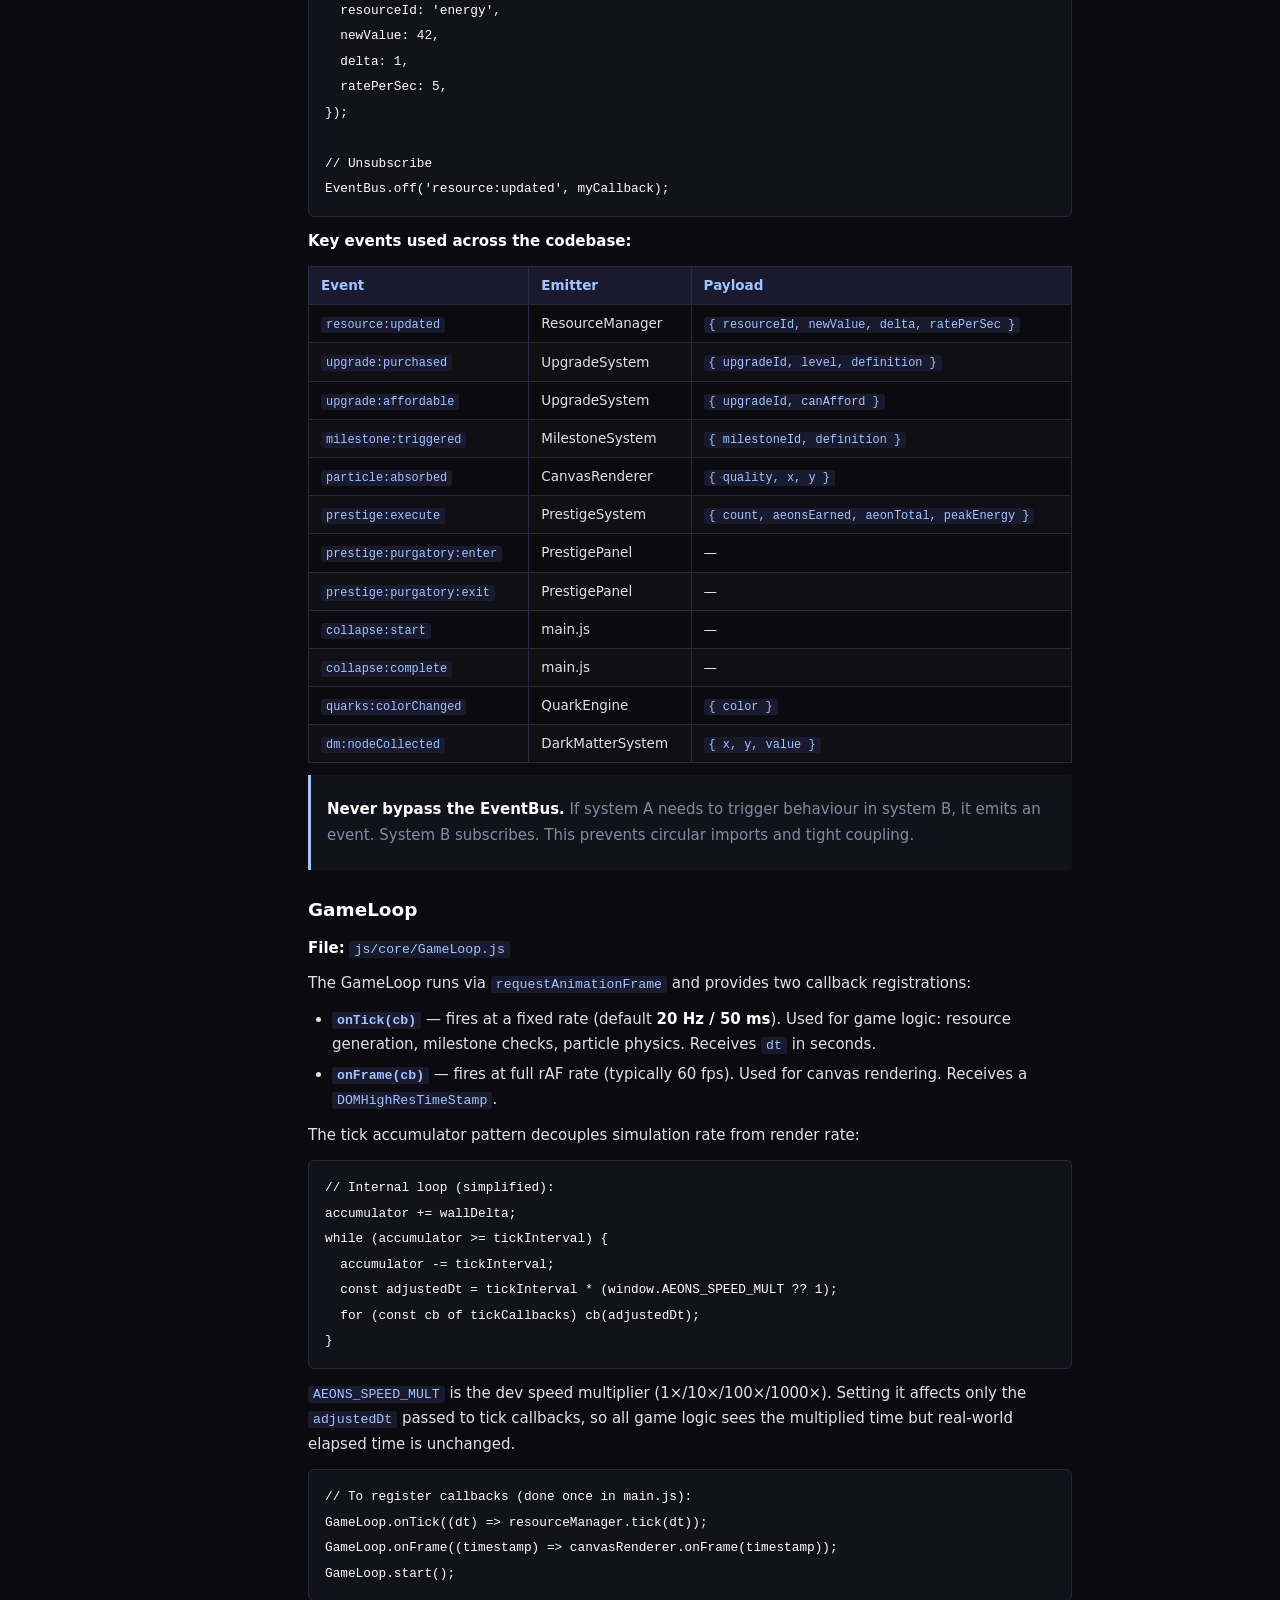
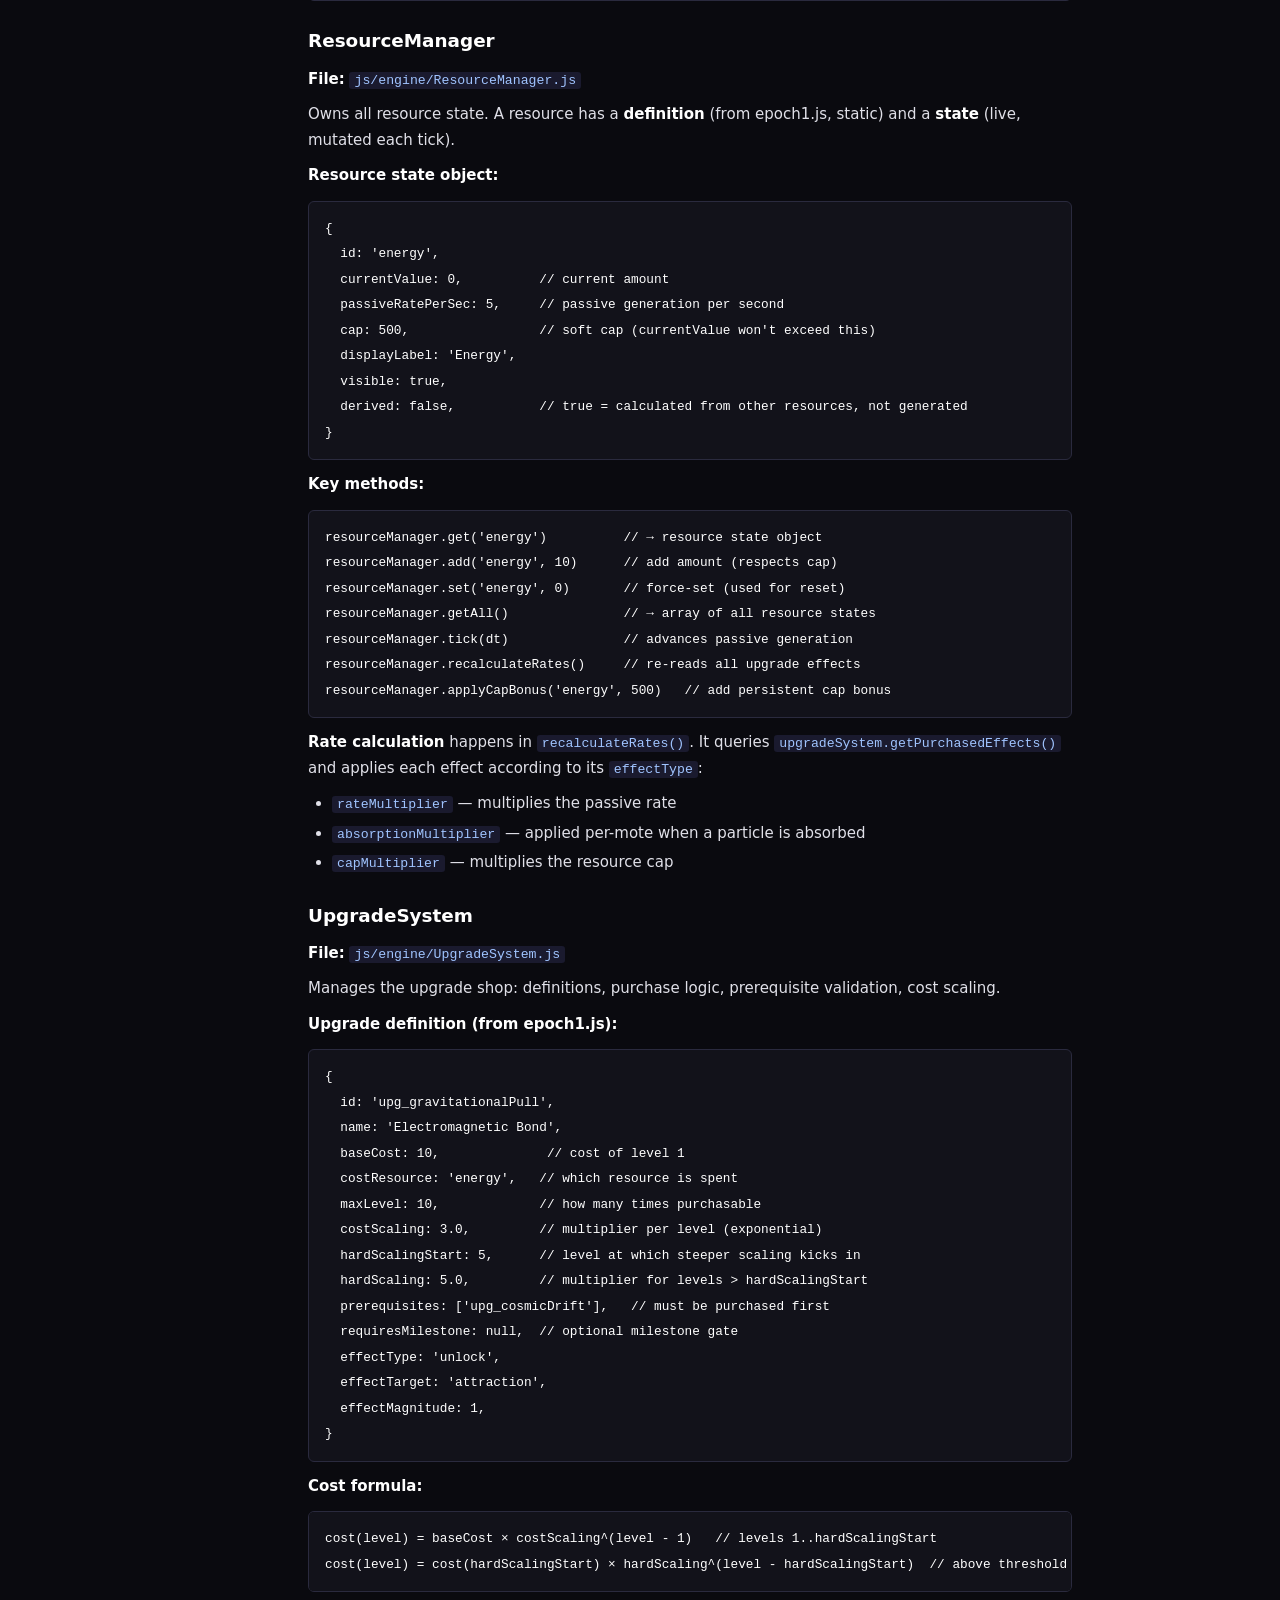
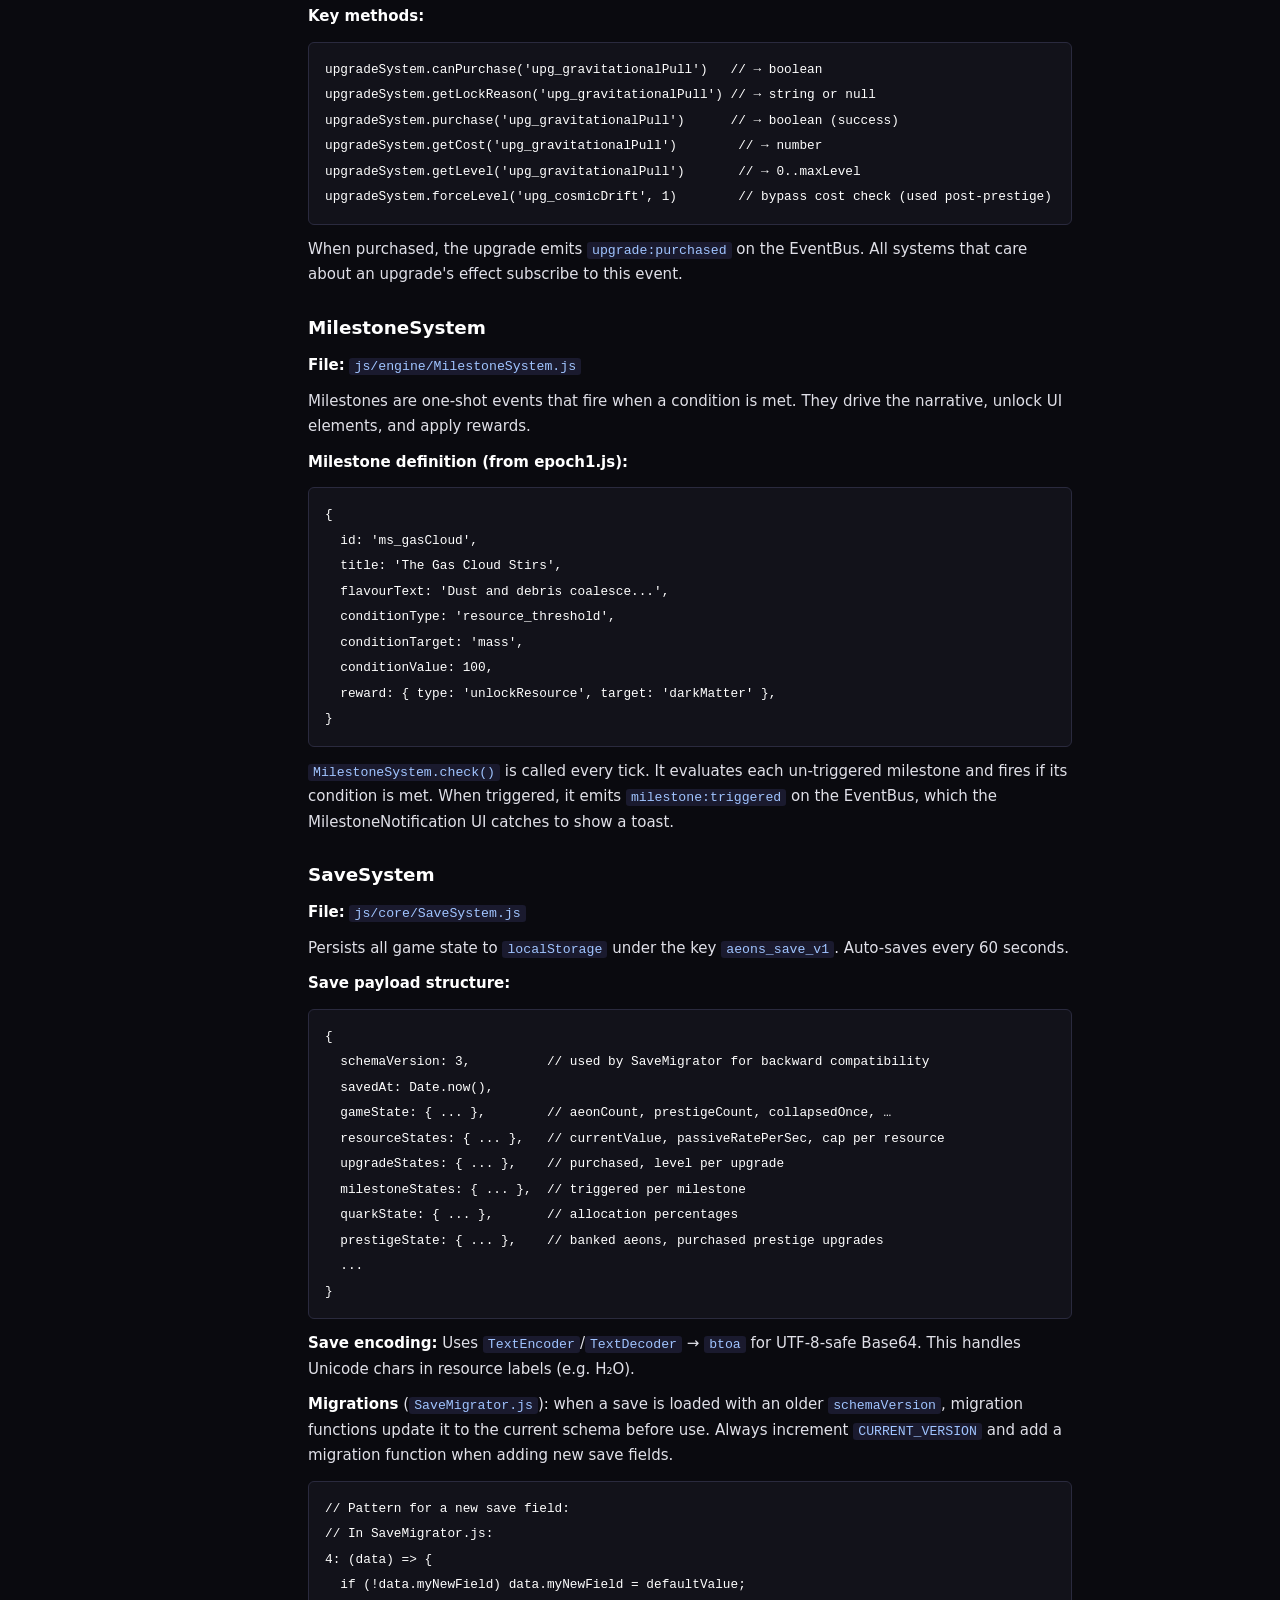
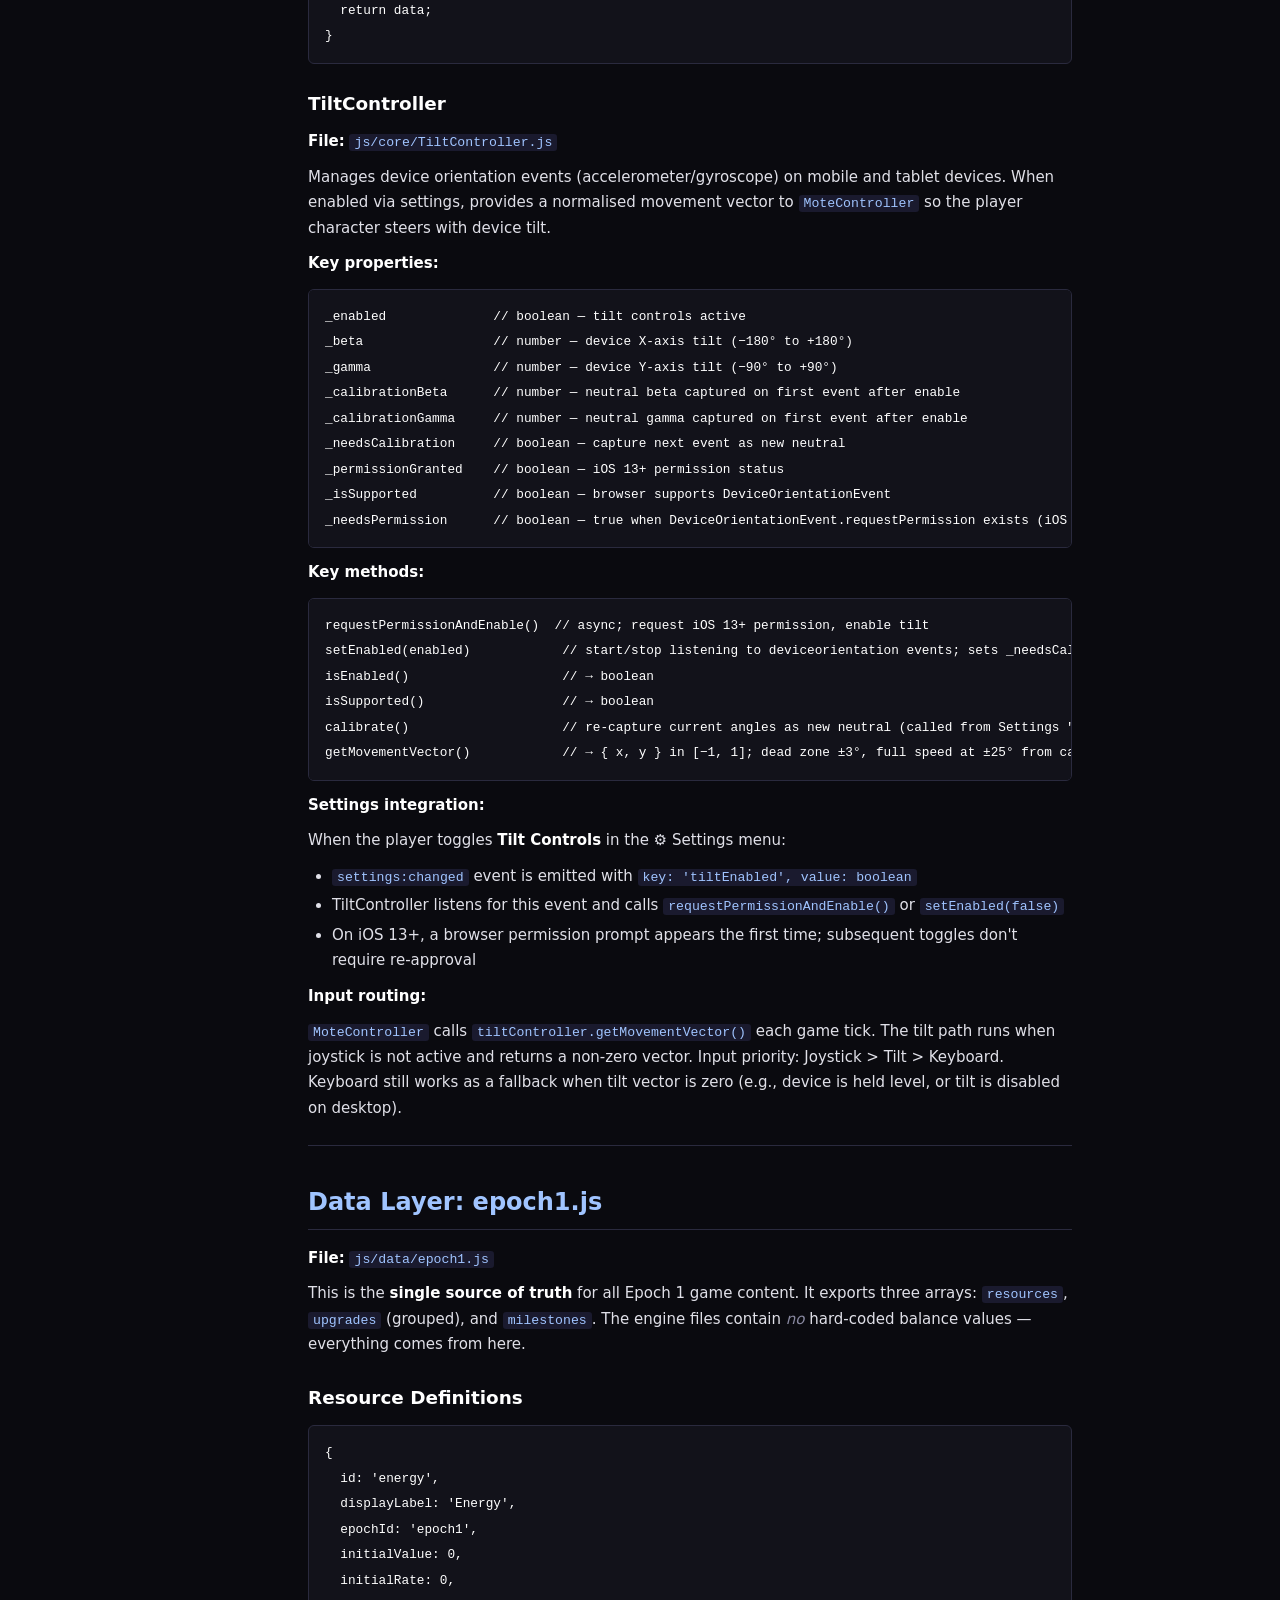
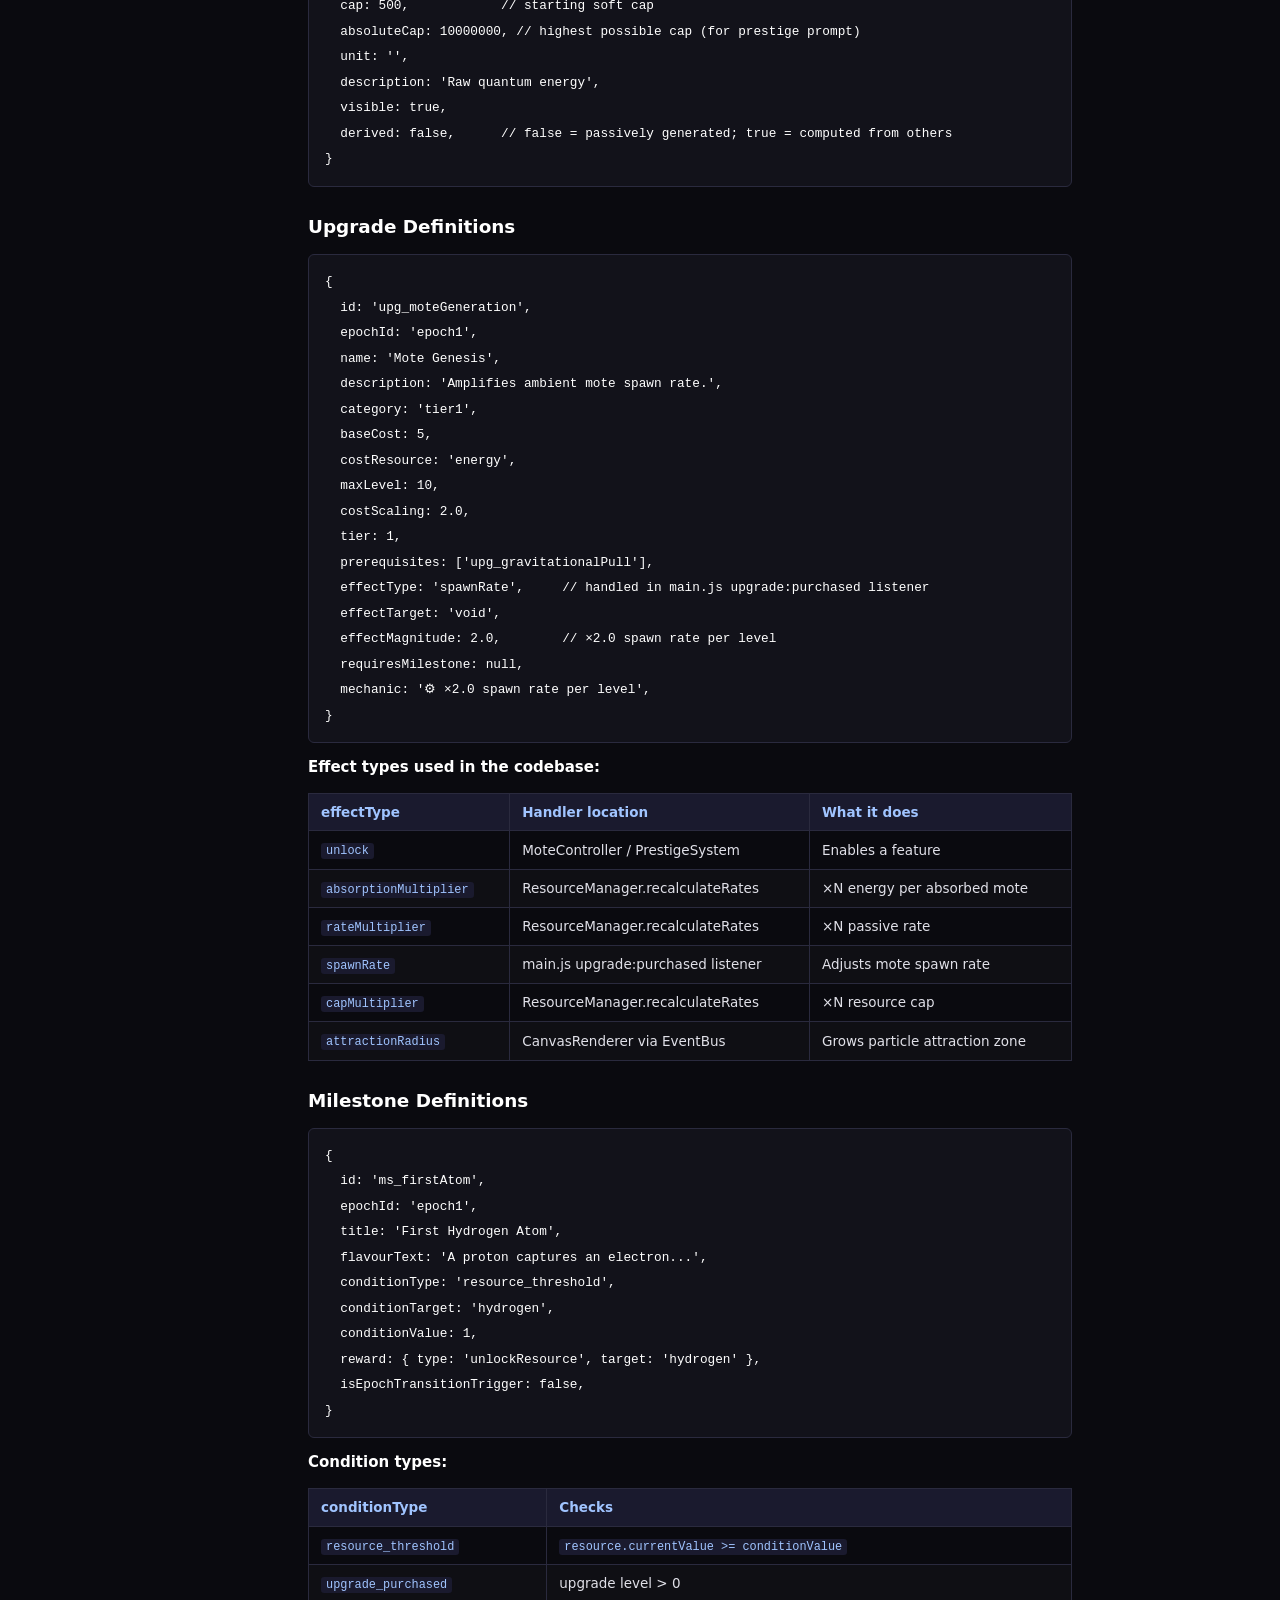
==== commit f31bbe5f: "Beta deploy: d8e4d8adbeefc3f6757eb4795497714a3dda3b1e" ====
--- a/tutorial.html
+++ b/tutorial.html
@@ -592,21 +592,24 @@
 }</code></pre>
 <h3 id="tiltcontroller">TiltController</h3>
 <p><strong>File:</strong> <code>js/core/TiltController.js</code></p>
-<p>Manages device orientation events (accelerometer/gyroscope) on mobile and tablet devices. When enabled via settings, tracks device tilt angles and applies them to the orbital energy display rendering.</p>
+<p>Manages device orientation events (accelerometer/gyroscope) on mobile and tablet devices. When enabled via settings, provides a normalised movement vector to <code>MoteController</code> so the player character steers with device tilt.</p>
 <p><strong>Key properties:</strong></p>
-<pre><code class="language-js">_enabled           // boolean — tilt controls active
-_beta              // number — device X-axis tilt (−180° to +180°)
-_gamma             // number — device Y-axis tilt (−90° to +90°)
-_permissionGranted // boolean — iOS 13+ permission status
-_isSupported       // boolean — browser supports DeviceOrientationEvent
-_isIOS13Plus       // boolean — iOS 13+ detected (requires permission)</code></pre>
+<pre><code class="language-js">_enabled              // boolean — tilt controls active
+_beta                 // number — device X-axis tilt (−180° to +180°)
+_gamma                // number — device Y-axis tilt (−90° to +90°)
+_calibrationBeta      // number — neutral beta captured on first event after enable
+_calibrationGamma     // number — neutral gamma captured on first event after enable
+_needsCalibration     // boolean — capture next event as new neutral
+_permissionGranted    // boolean — iOS 13+ permission status
+_isSupported          // boolean — browser supports DeviceOrientationEvent
+_needsPermission      // boolean — true when DeviceOrientationEvent.requestPermission exists (iOS 13+)</code></pre>
 <p><strong>Key methods:</strong></p>
 <pre><code class="language-js">requestPermissionAndEnable()  // async; request iOS 13+ permission, enable tilt
-setEnabled(enabled)            // start/stop listening to deviceorientation events
+setEnabled(enabled)            // start/stop listening to deviceorientation events; sets _needsCalibration=true on enable
 isEnabled()                    // → boolean
 isSupported()                  // → boolean
-getOrientation()               // → { beta, gamma }
-getTiltFactor()                // → number [0,1] normalized tilt magnitude</code></pre>
+calibrate()                    // re-capture current angles as new neutral (called from Settings "Recalibrate" button)
+getMovementVector()            // → { x, y } in [−1, 1]; dead zone ±3°, full speed at ±25° from calibrated neutral</code></pre>
 <p><strong>Settings integration:</strong></p>
 <p>When the player toggles <strong>Tilt Controls</strong> in the ⚙️ Settings menu:</p>
 <ul>
@@ -614,8 +617,8 @@
 <li>TiltController listens for this event and calls <code>requestPermissionAndEnable()</code> or <code>setEnabled(false)</code></li>
 <li>On iOS 13+, a browser permission prompt appears the first time; subsequent toggles don't require re-approval</li>
 </ul>
-<p><strong>Rendering:</strong></p>
-<p><code>CanvasRenderer._drawHomeObject()</code> retrieves tilt angles from TiltController and passes them to <code>OrbitalEnergyDisplay.setTiltModulation(beta, gamma)</code> before rendering each frame. The orbital display then applies a 2D canvas rotation during mote rendering (scaled to 15% of device tilt for a subtle, smooth effect).</p>
+<p><strong>Input routing:</strong></p>
+<p><code>MoteController</code> calls <code>tiltController.getMovementVector()</code> each game tick. The tilt path runs when joystick is not active and returns a non-zero vector. Input priority: Joystick &gt; Tilt &gt; Keyboard. Keyboard still works as a fallback when tilt vector is zero (e.g., device is held level, or tilt is disabled on desktop).</p>
 <hr>
 <h2 id="data-layer-epoch1js">Data Layer: epoch1.js</h2>
 <p><strong>File:</strong> <code>js/data/epoch1.js</code></p>
@@ -757,7 +760,7 @@
 </tbody></table></div>
 <p>Tumble speeds decrease by 0.08 rad/s per tier, with odd tiers alternating X-axis direction. The tumble rotation is independent of the main orbital rotation, composing with it to create dynamic visual motion.</p>
 <p><strong>Tilt modulation:</strong></p>
-<p>When tilt controls are enabled on mobile/tablet devices, <code>setTiltModulation(beta, gamma)</code> receives device orientation angles. During mote rendering, a 2D canvas rotation is applied (scaled to 15% of device tilt) around the player character, making the orbital ring rotate smoothly in response to device tilt.</p>
+<p>Tilt controls no longer affect the orbital display. When enabled, <code>MoteController</code> reads <code>tiltController.getMovementVector()</code> each tick and steers the player character accordingly (see TiltController docs).</p>
 <p><strong>Mote recycling:</strong> To prevent hitting the 500-mote-per-region density cap during infinite canvas exploration, the system recycles the furthest 10% of motes each generation tick (when spawning is active and count &gt; 50). This allows distant motes to be freed and respawned closer to the player.</p>
 <hr>
 <h2 id="game-engines">Game Engines</h2>
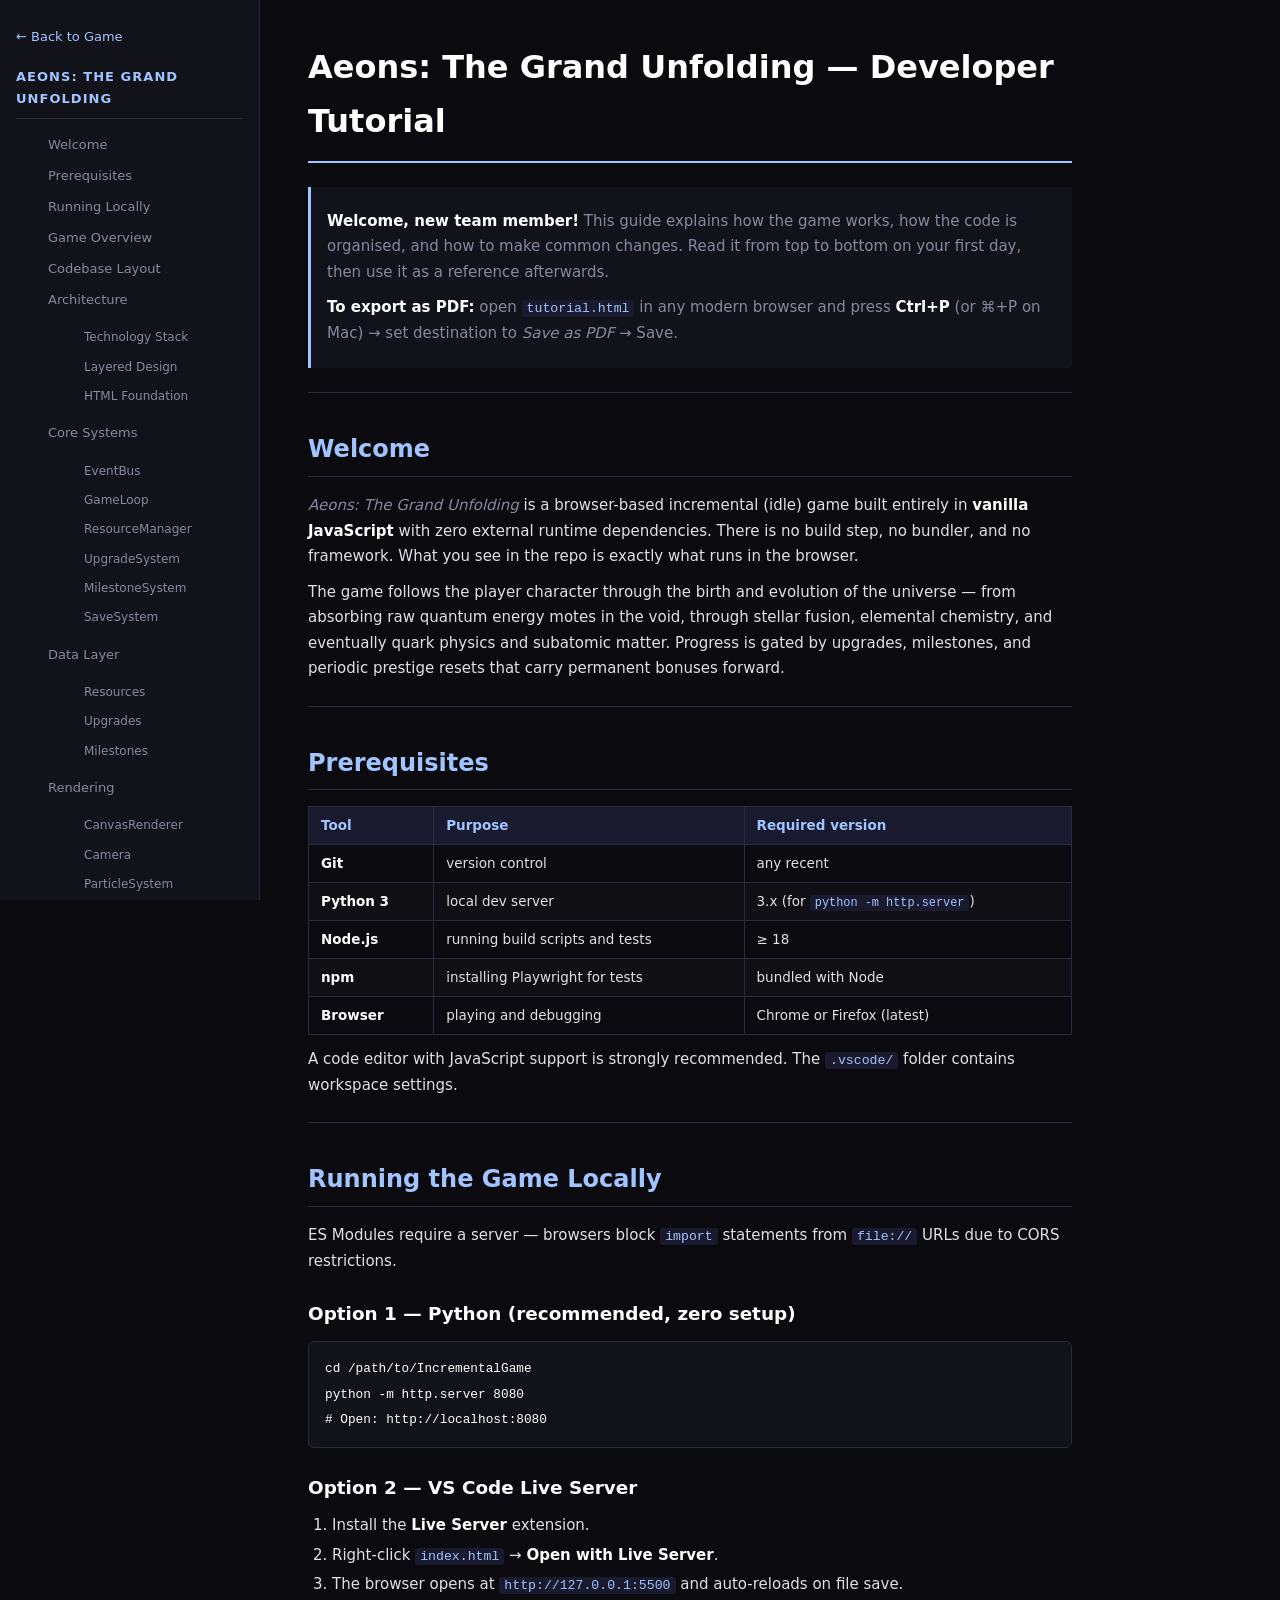
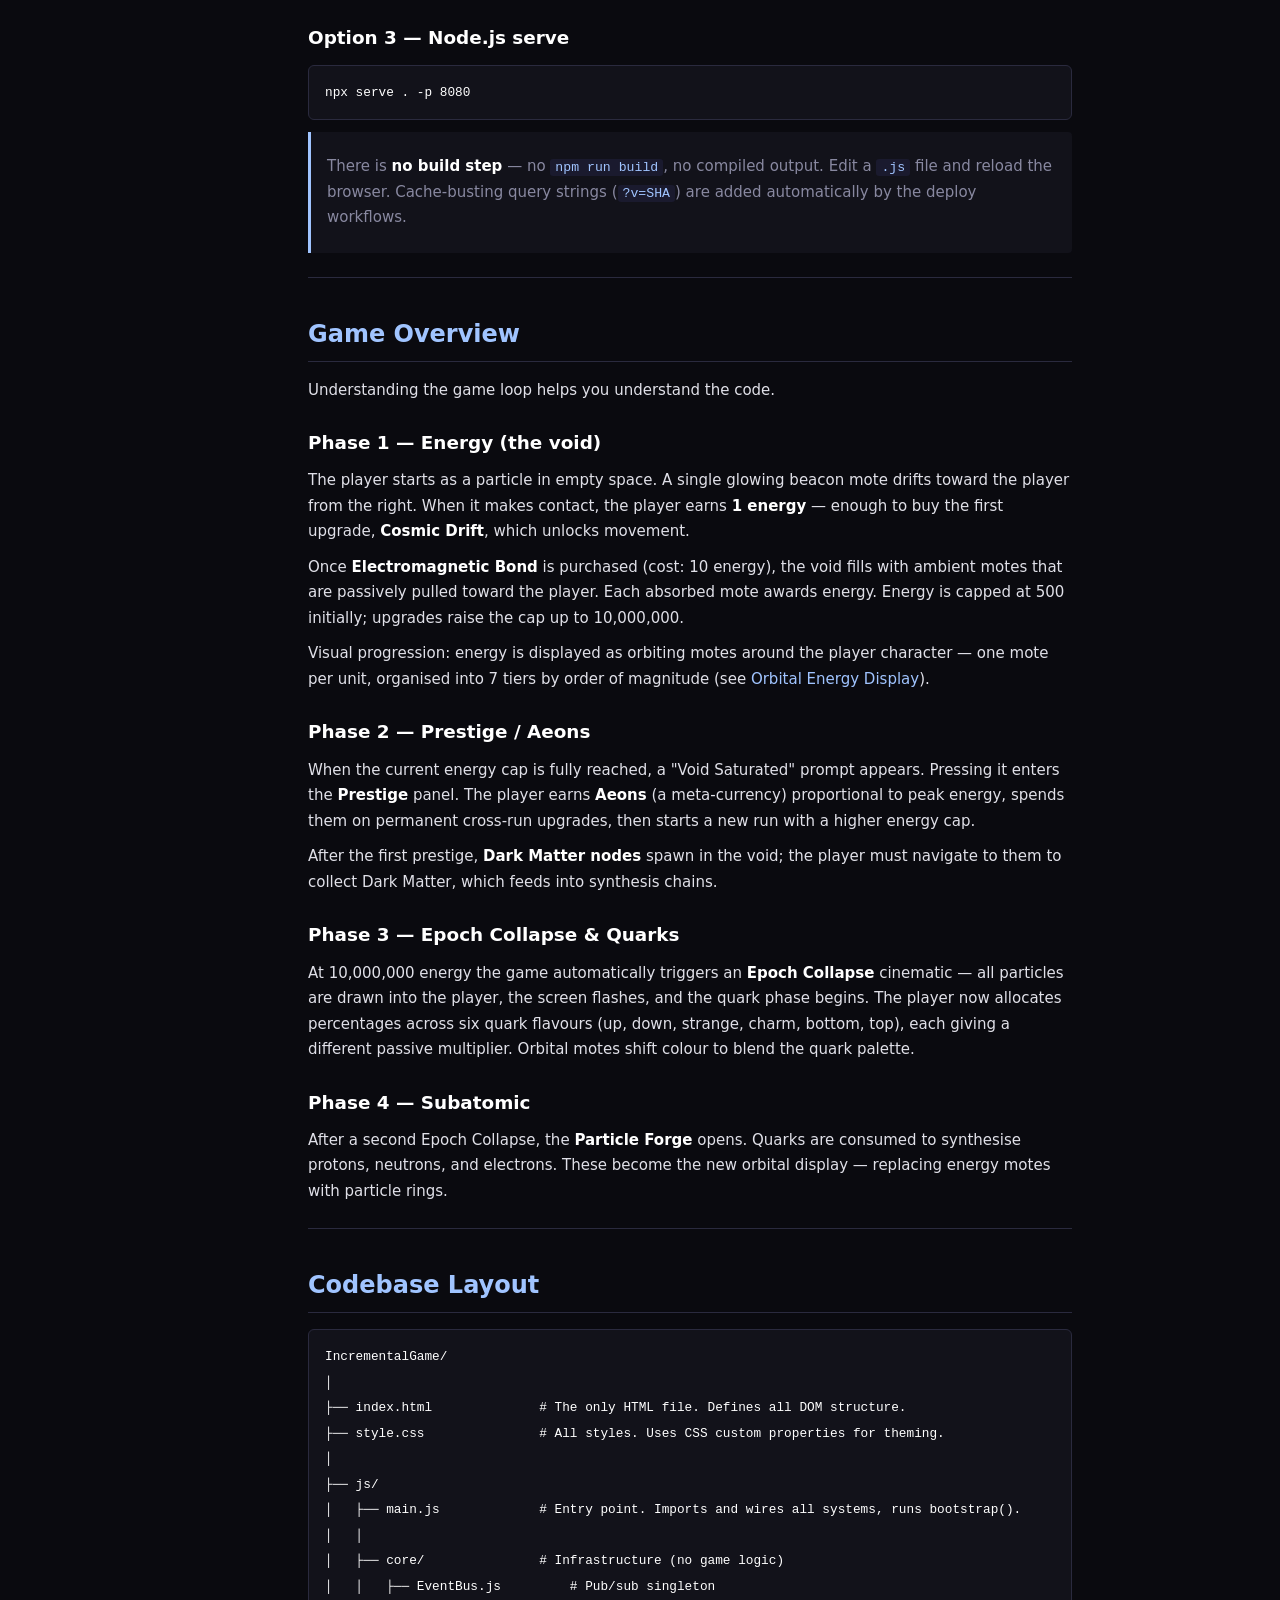
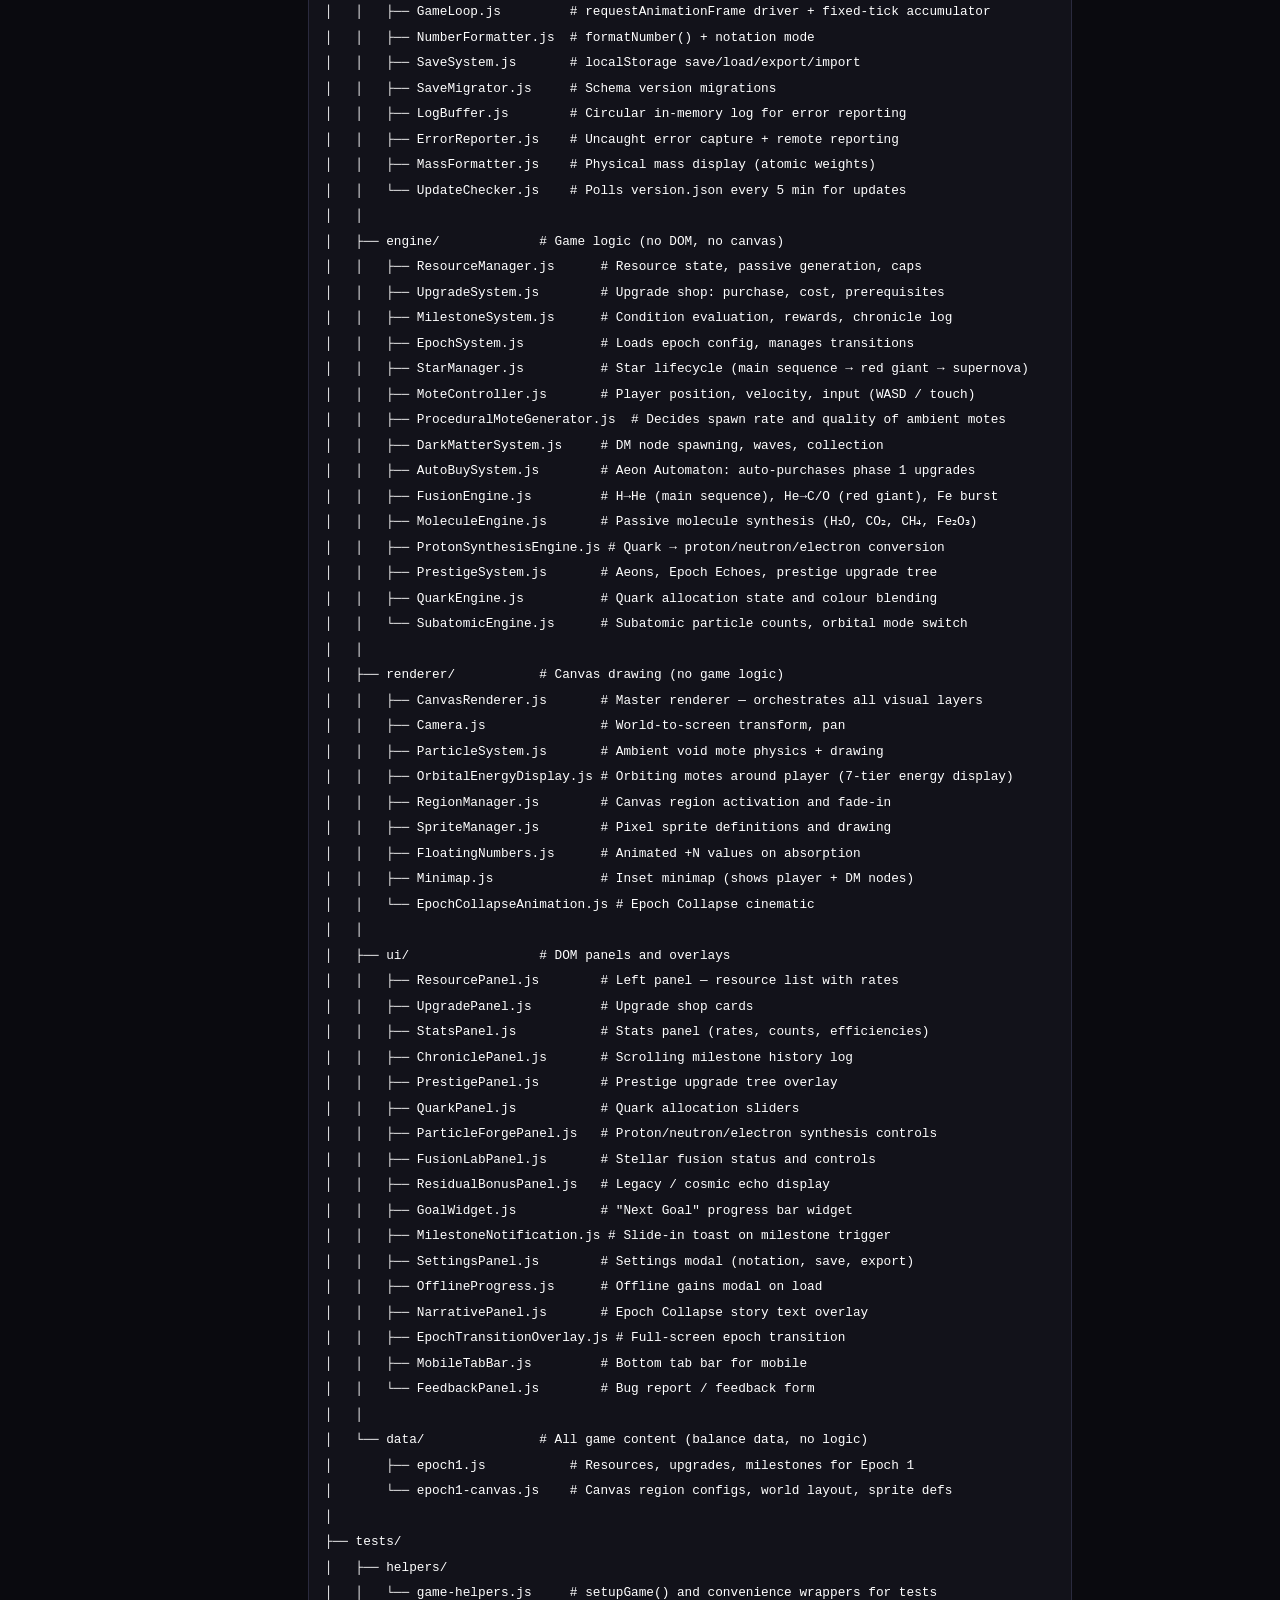
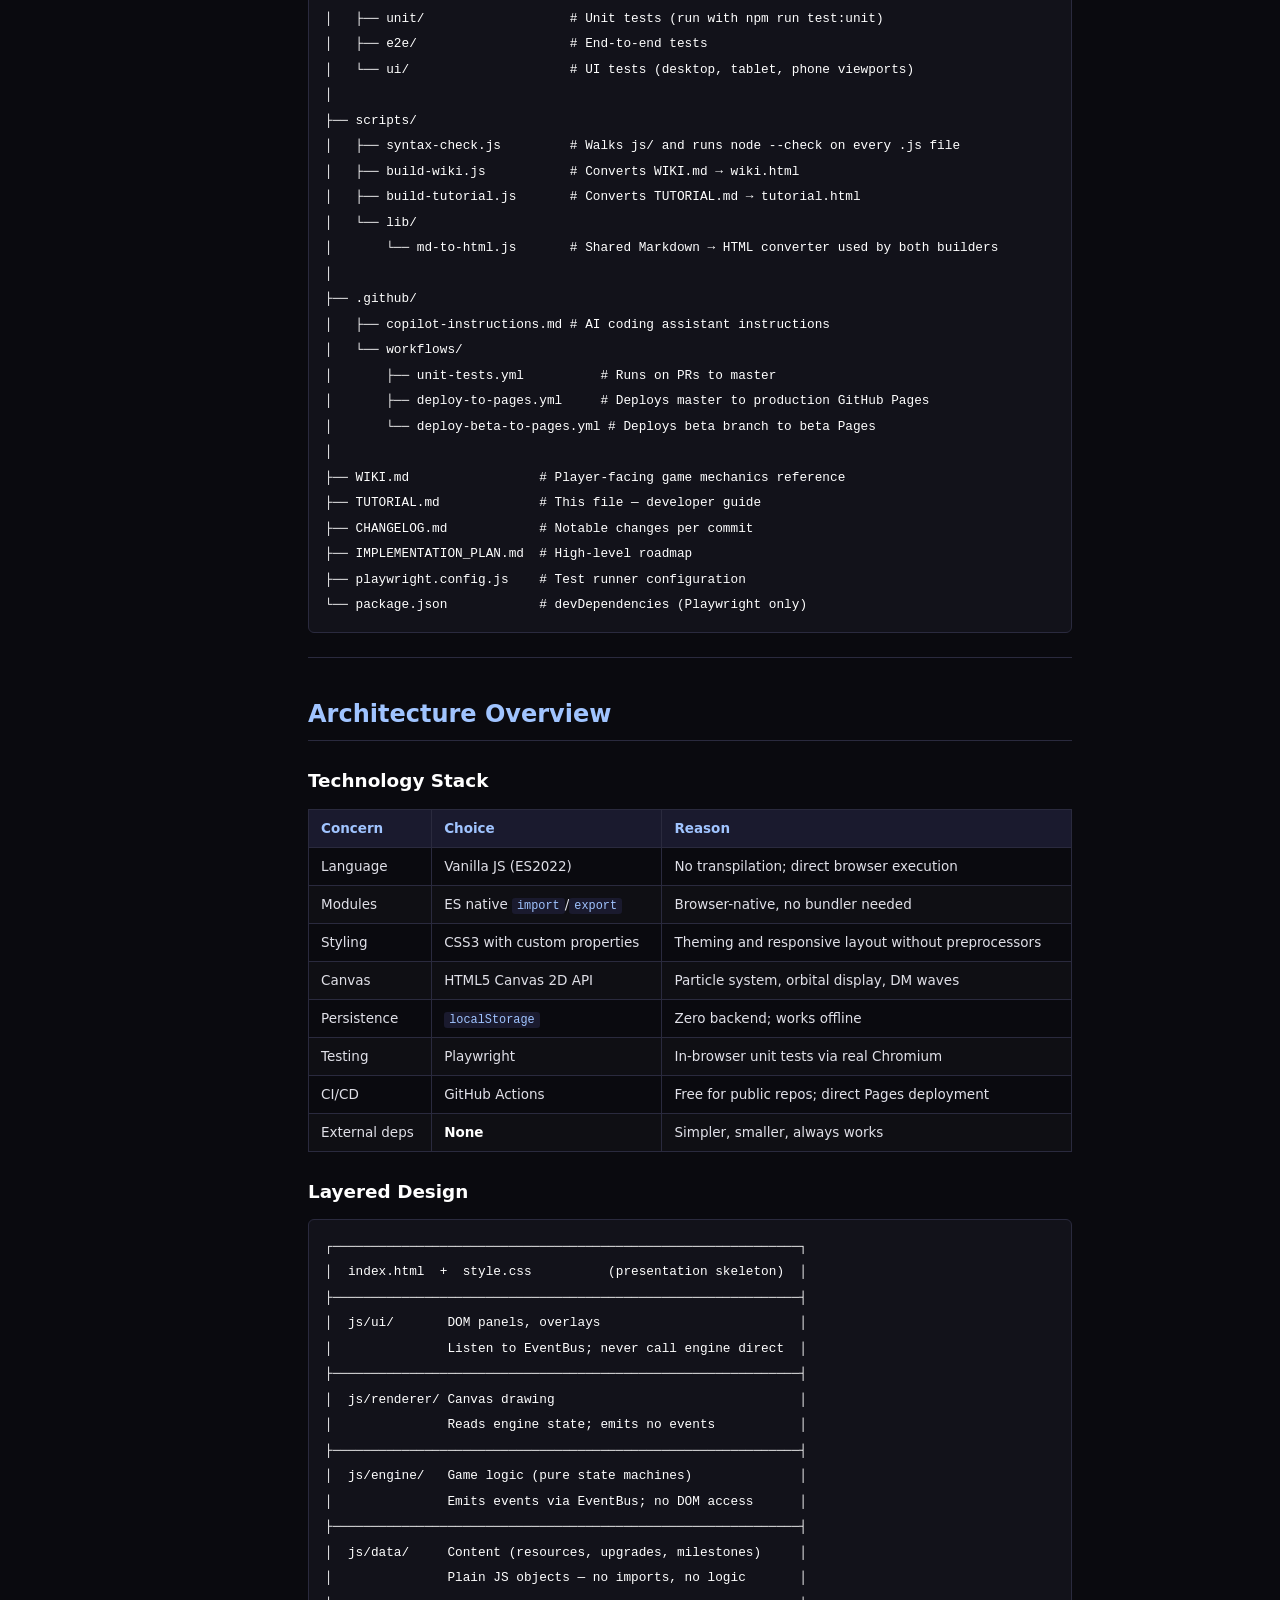
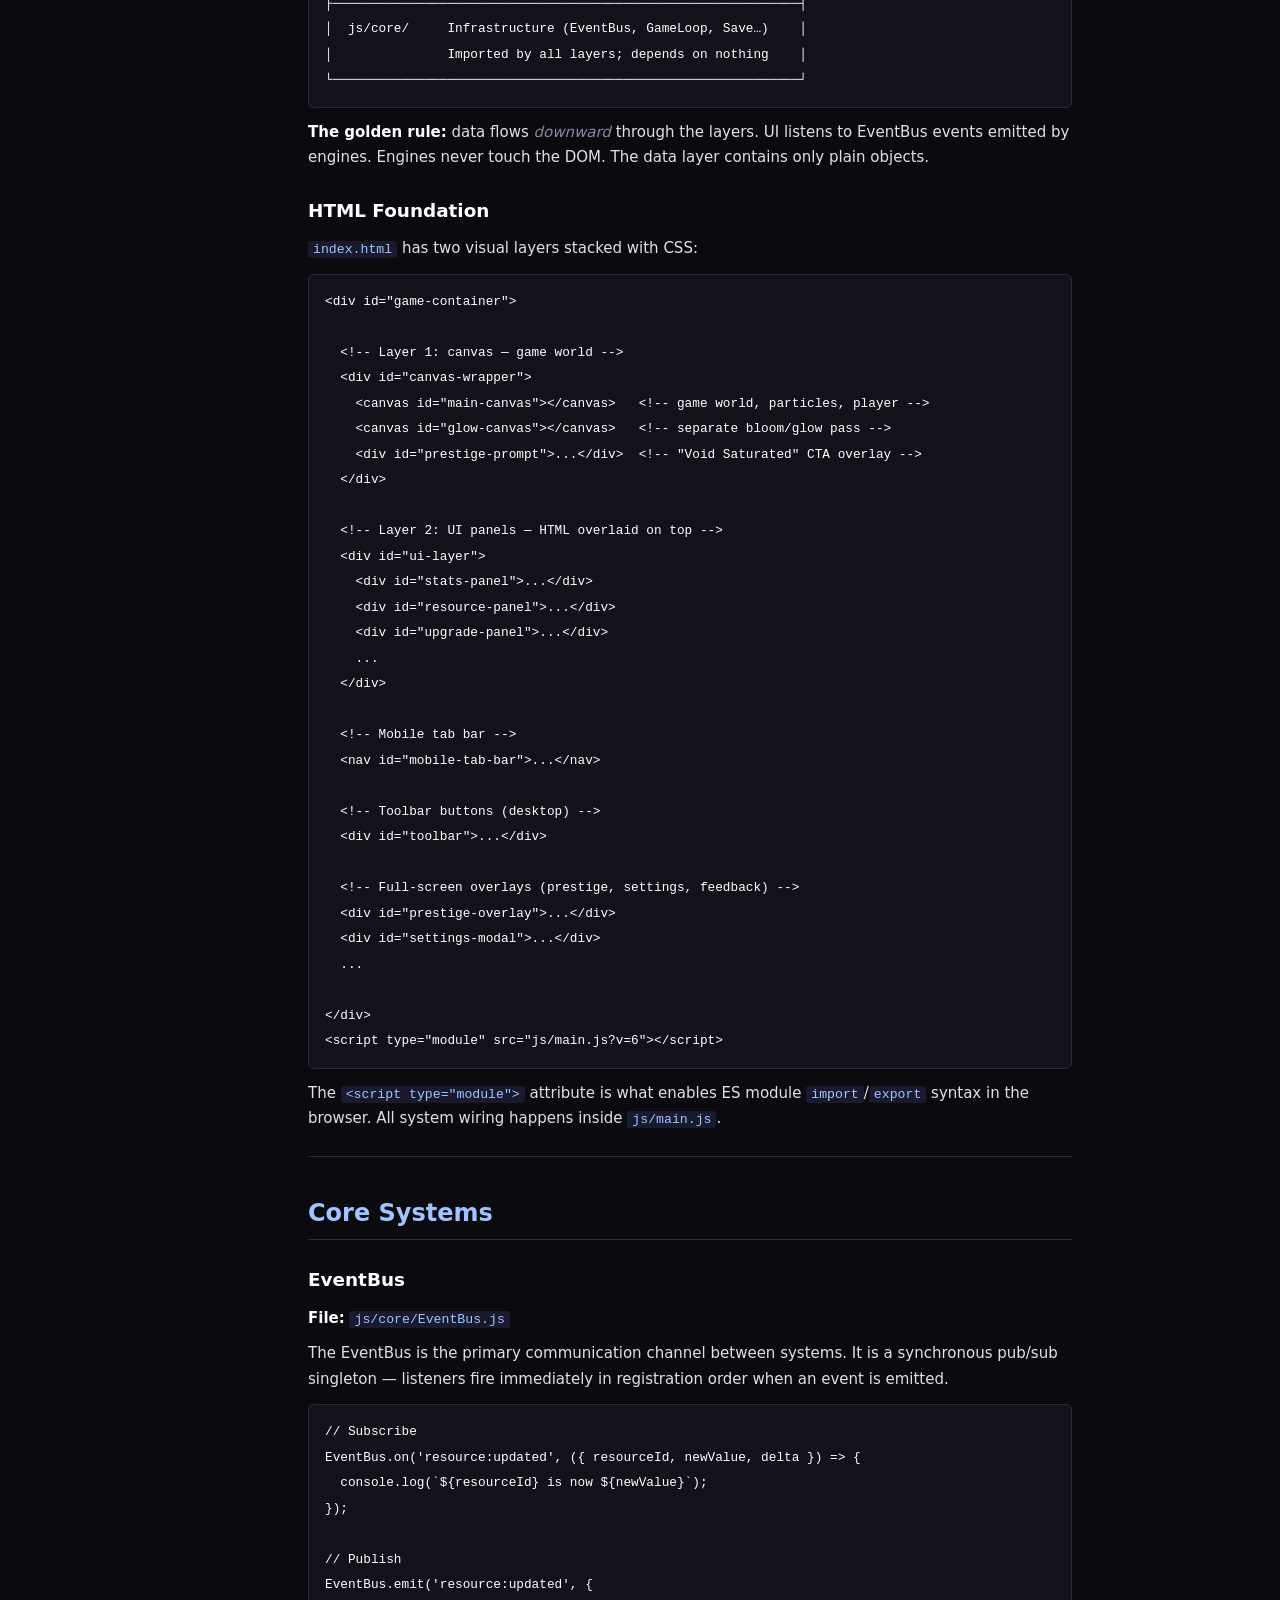
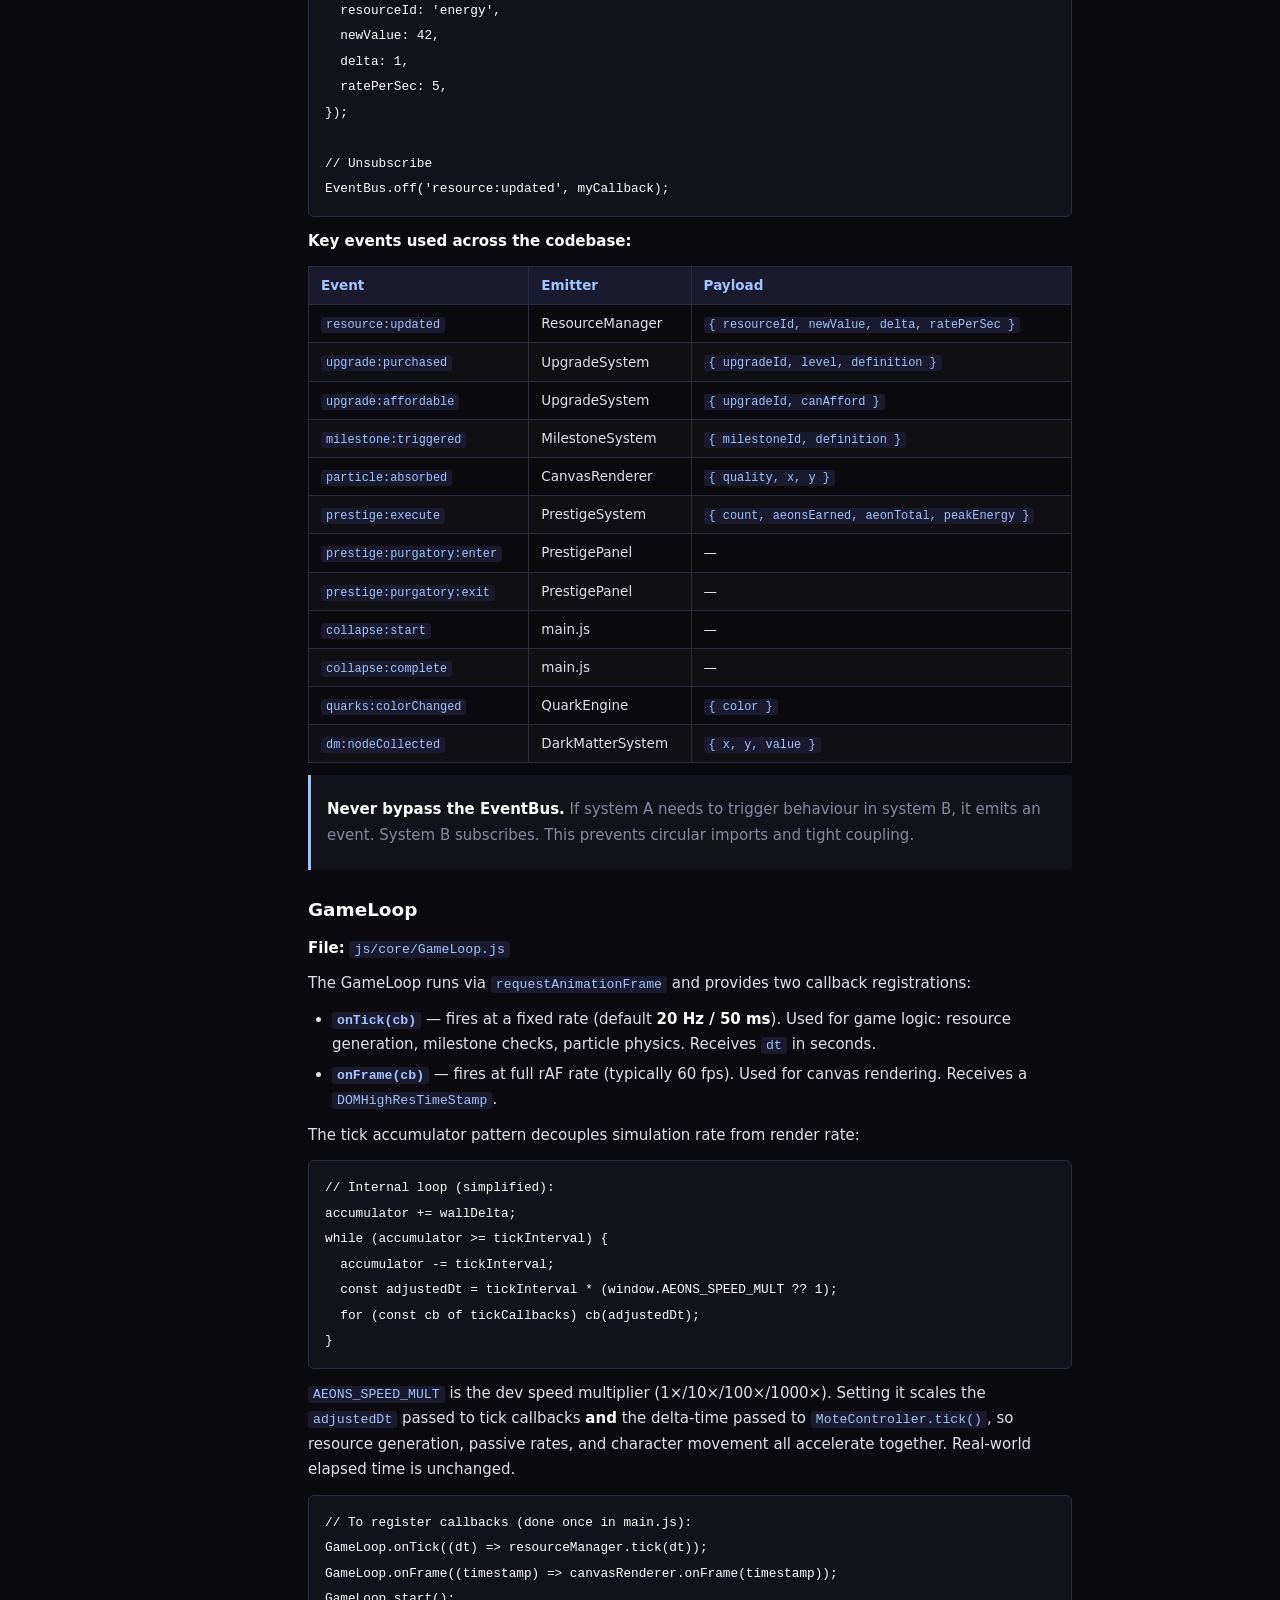
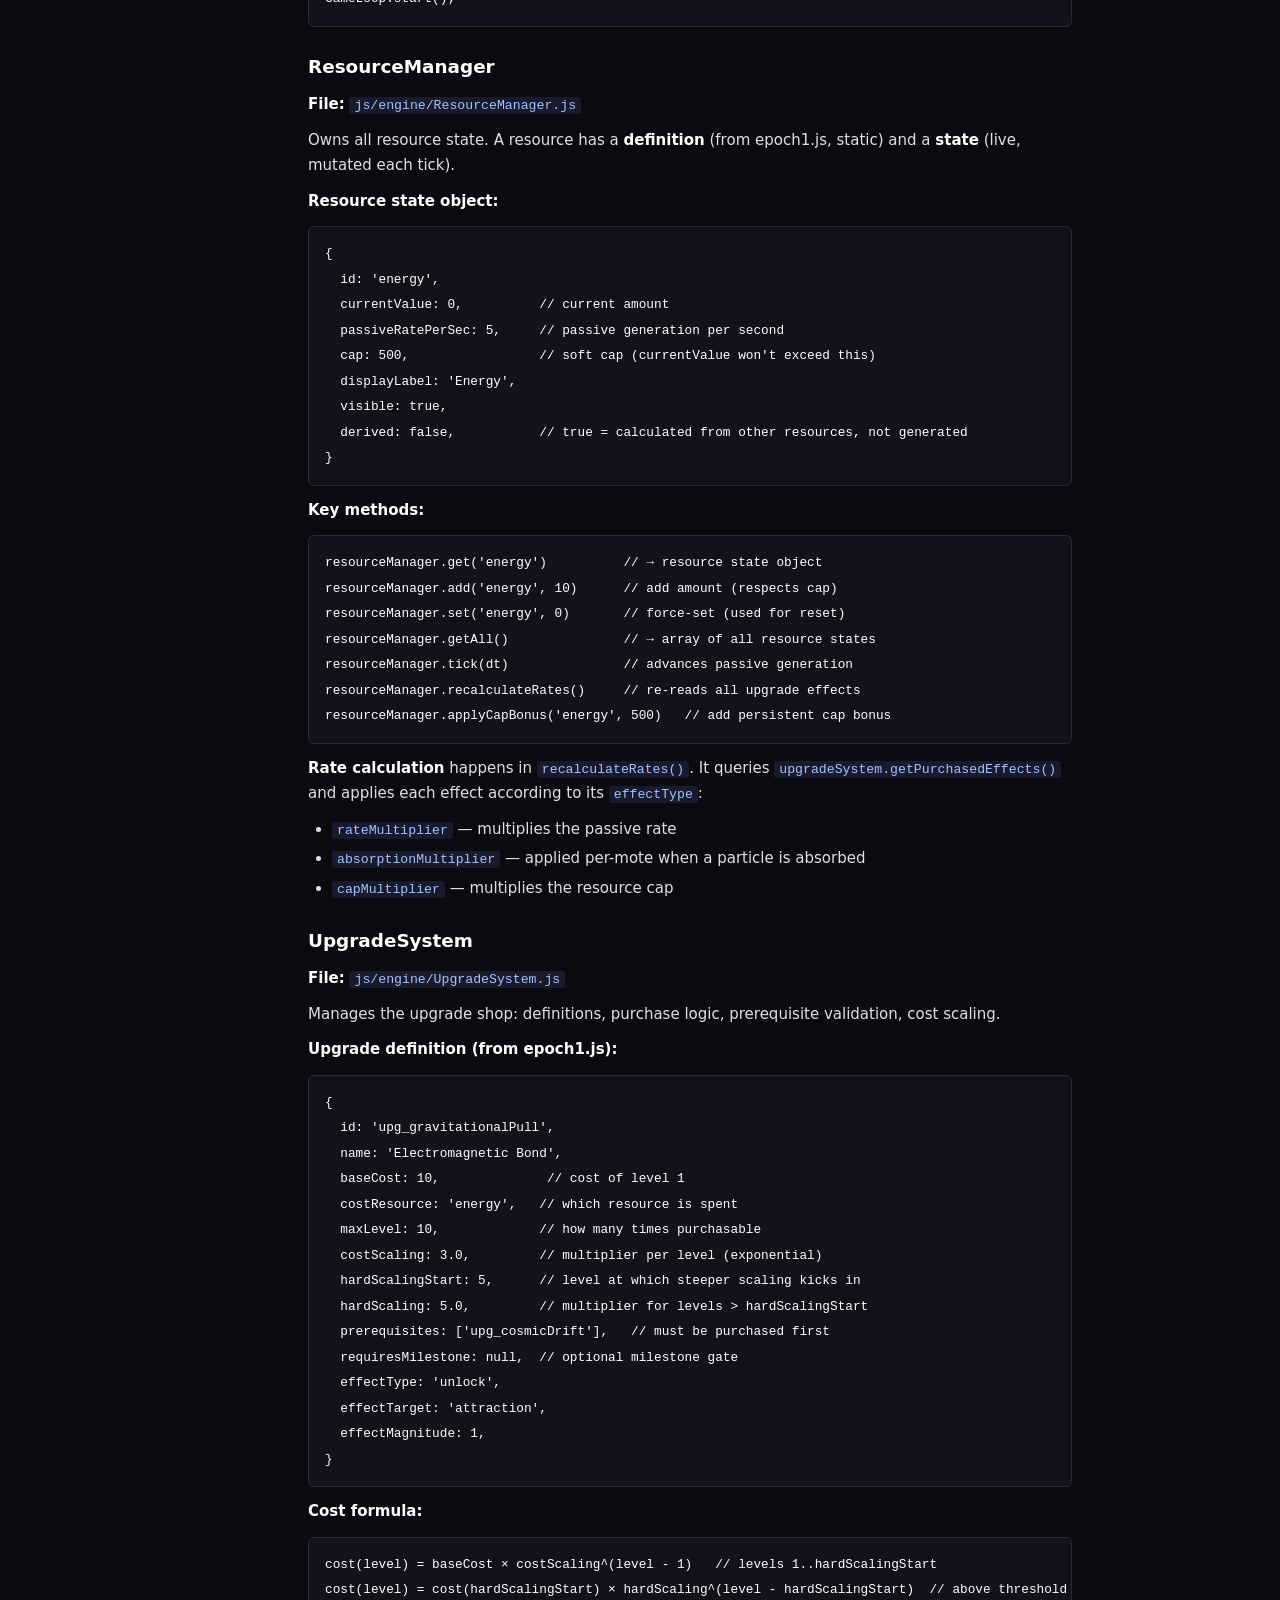
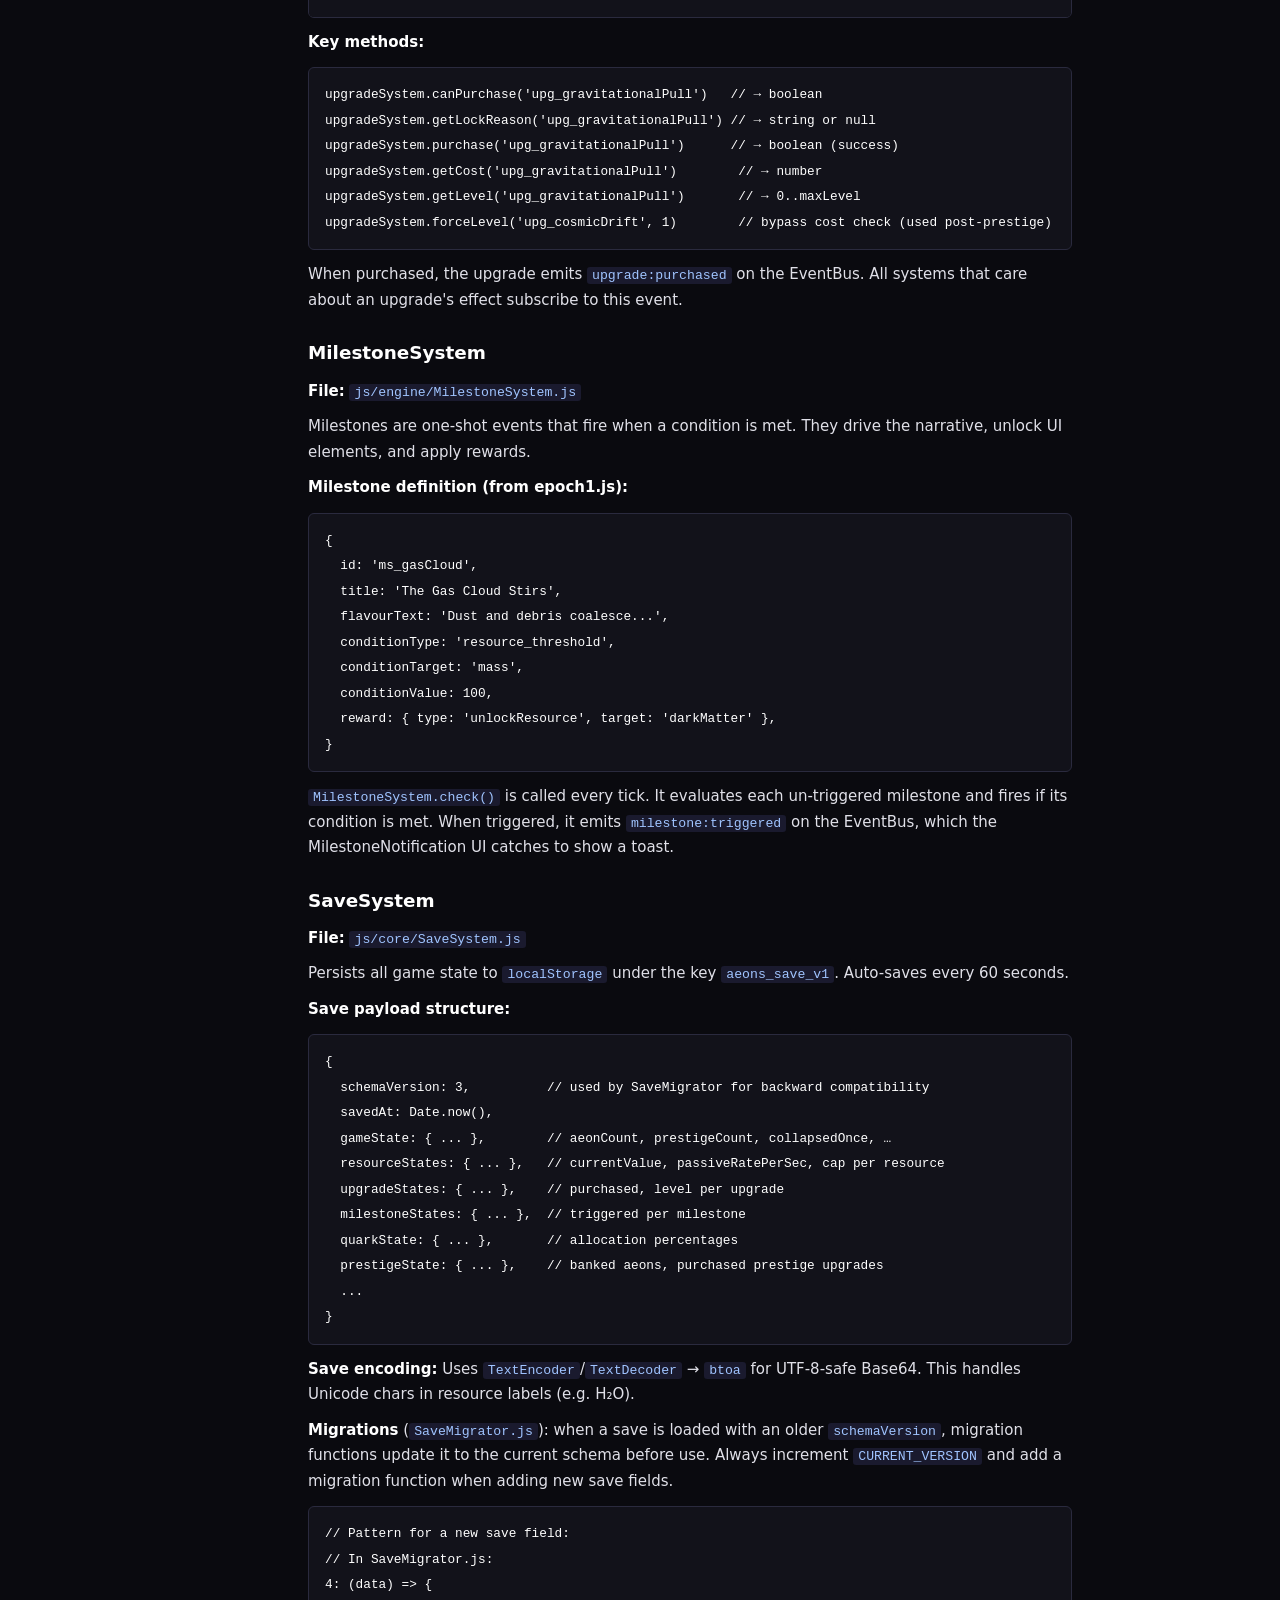
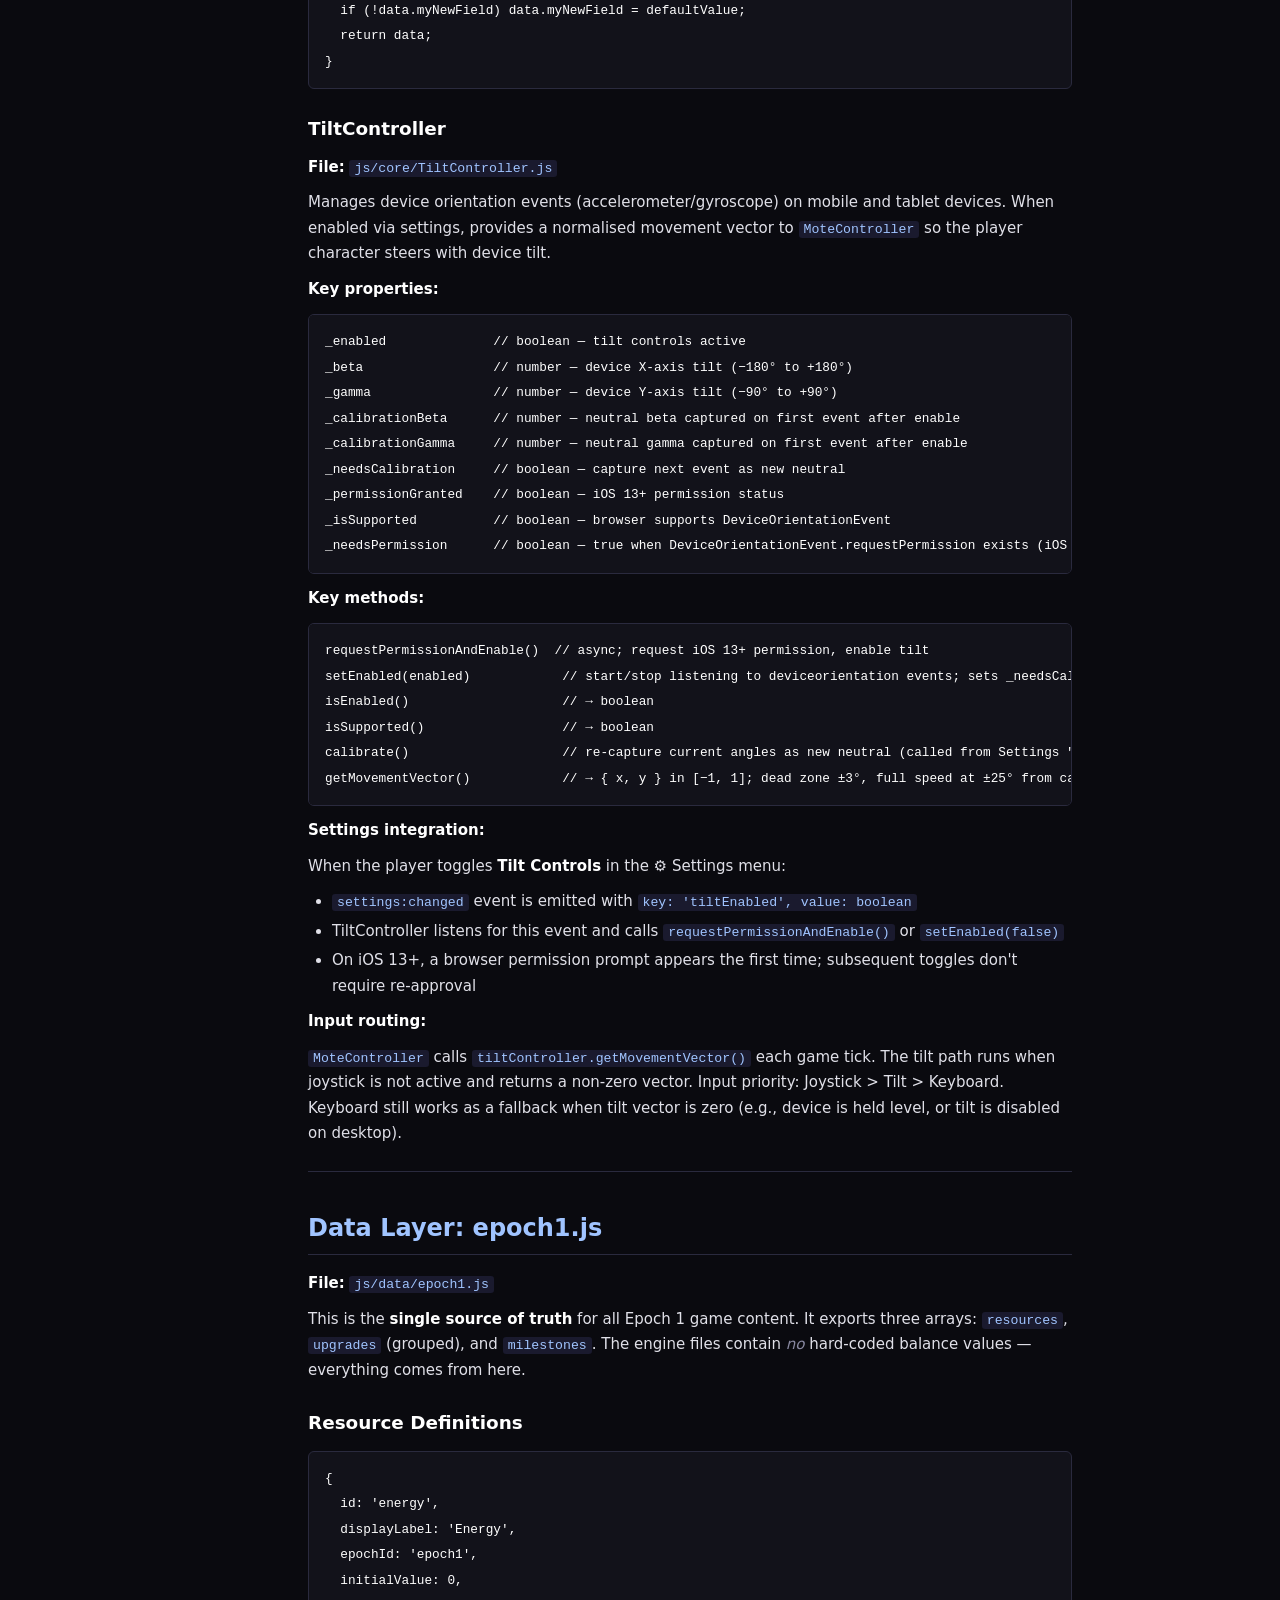
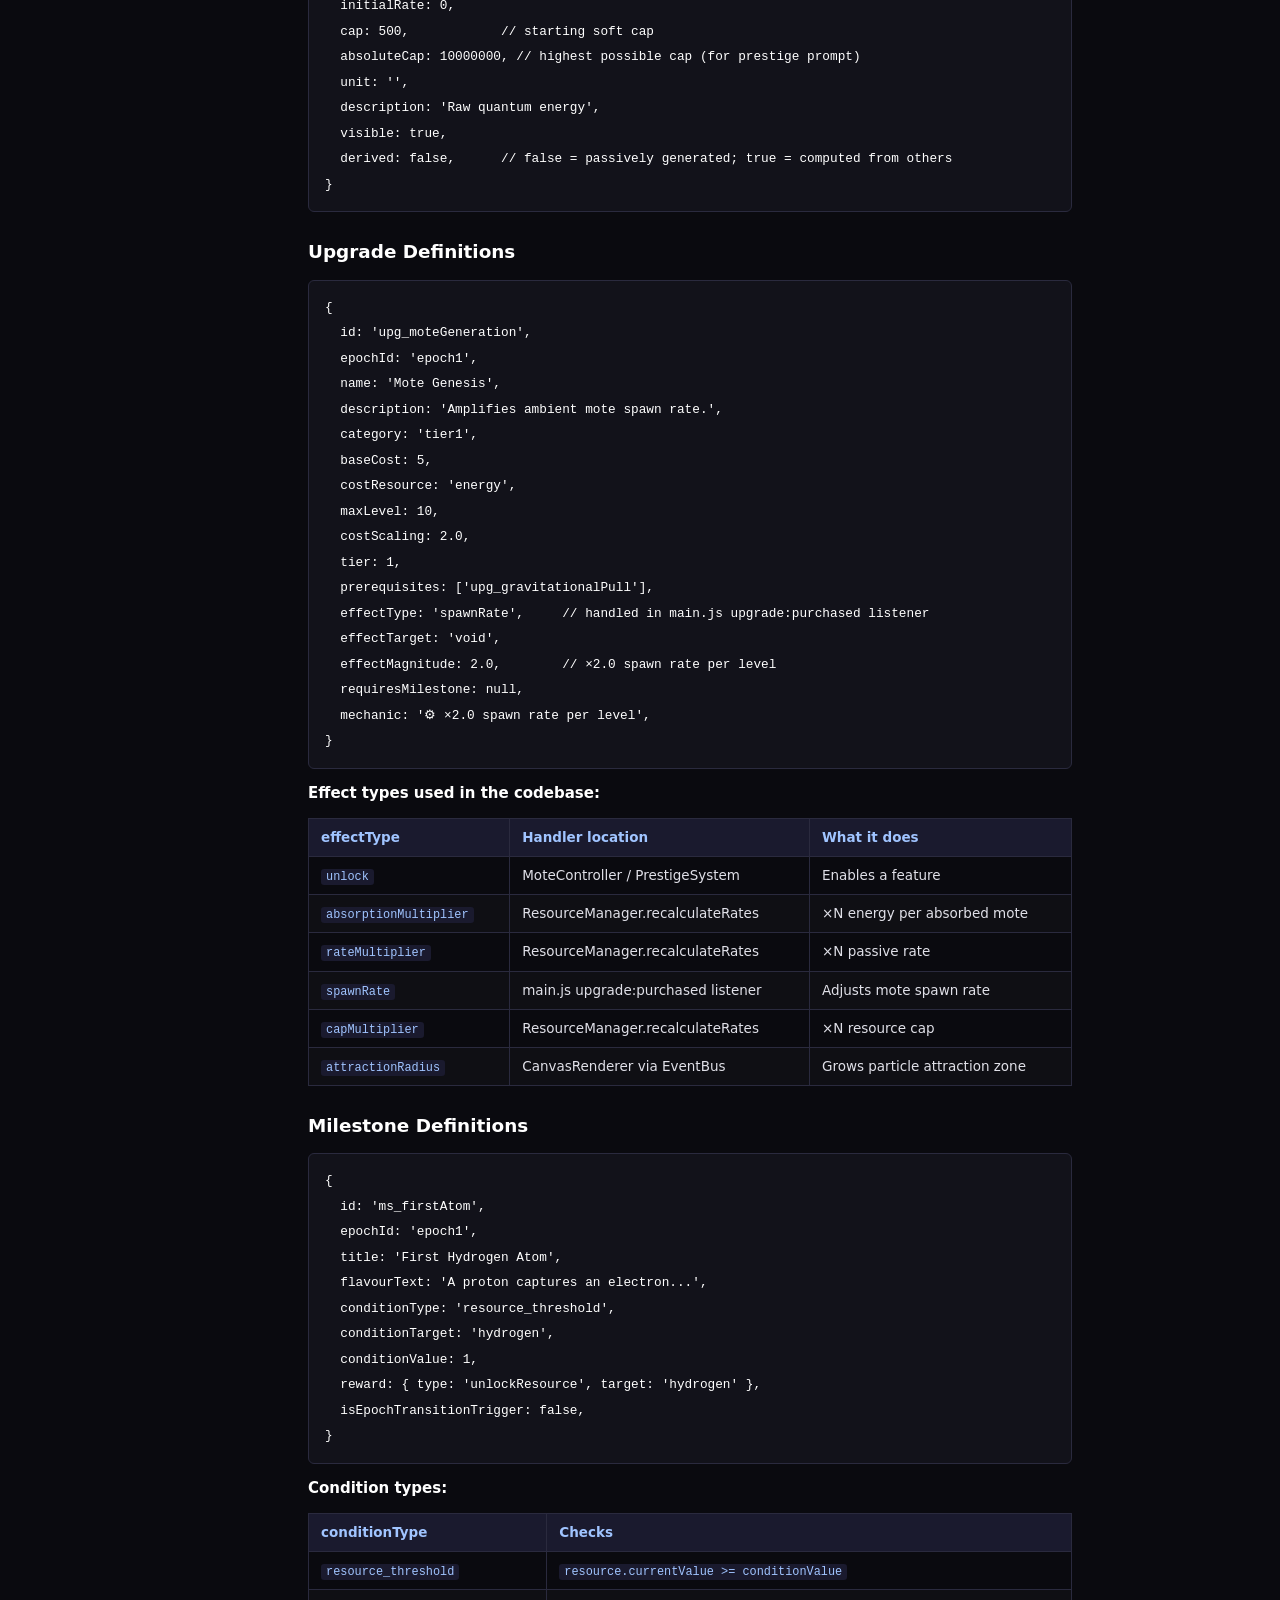
==== commit 465f35fe: "Beta deploy: 0cdb1414c0a4ef9bb7d2e649ed00e90906ed9d6b" ====
--- a/tutorial.html
+++ b/tutorial.html
@@ -491,7 +491,7 @@
   const adjustedDt = tickInterval * (window.AEONS_SPEED_MULT ?? 1);
   for (const cb of tickCallbacks) cb(adjustedDt);
 }</code></pre>
-<p><code>AEONS_SPEED_MULT</code> is the dev speed multiplier (1×/10×/100×/1000×). Setting it affects only the <code>adjustedDt</code> passed to tick callbacks, so all game logic sees the multiplied time but real-world elapsed time is unchanged.</p>
+<p><code>AEONS_SPEED_MULT</code> is the dev speed multiplier (1×/10×/100×/1000×). Setting it scales the <code>adjustedDt</code> passed to tick callbacks <strong>and</strong> the delta-time passed to <code>MoteController.tick()</code>, so resource generation, passive rates, and character movement all accelerate together. Real-world elapsed time is unchanged.</p>
 <pre><code class="language-js">// To register callbacks (done once in main.js):
 GameLoop.onTick((dt) =&gt; resourceManager.tick(dt));
 GameLoop.onFrame((timestamp) =&gt; canvasRenderer.onFrame(timestamp));
@@ -1129,7 +1129,7 @@
 <tr><td>100×</td><td>100</td><td>100× faster ticks</td></tr>
 <tr><td>1000×</td><td>1000</td><td>1000× faster ticks</td></tr>
 </tbody></table></div>
-<p>This is implemented in <code>GameLoop.js</code> — the speed multiplier scales <code>dt</code> passed to tick callbacks, so resource generation, fusion, milestone checks, and DM wave timing all accelerate proportionally.</p>
+<p>This is implemented in three places: <code>GameLoop.js</code> scales <code>dt</code> for tick callbacks (resource generation, fusion, milestones, DM waves); <code>main.js</code> applies the multiplier to the dt passed to <code>MoteController.tick()</code> (movement speed, capped at 0.5 s per frame for physics stability); and the <code>particle:absorbed</code> handler scales per-mote energy by <code>AEONS_SPEED_MULT</code> — so even energy accumulation from mote collection is accelerated proportionally. In production <code>AEONS_SPEED_MULT</code> is undefined (= 1), so no behaviour changes outside of testing.</p>
 <h3 id="console-devtools-tricks">Console / DevTools Tricks</h3>
 <pre><code class="language-js">// Inspect all resource states
 window.aeons.resourceManager.getAll()
